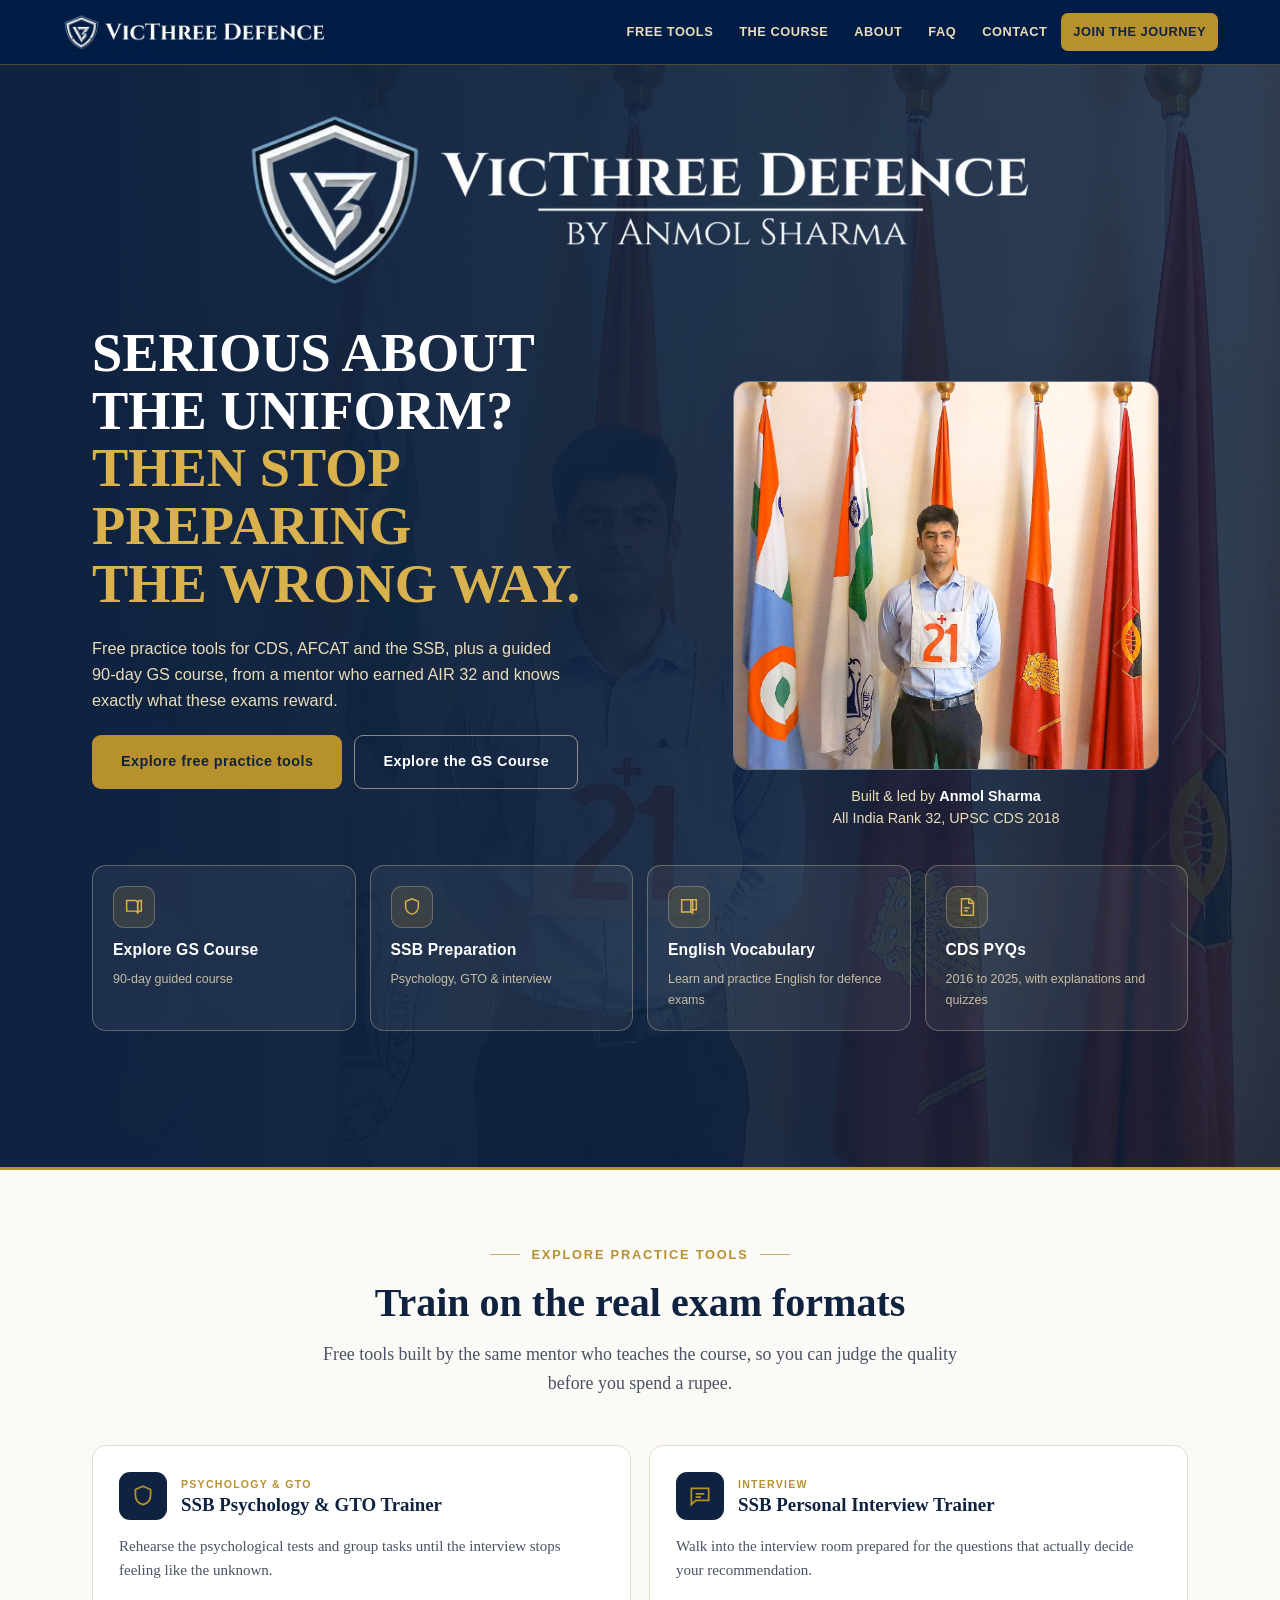
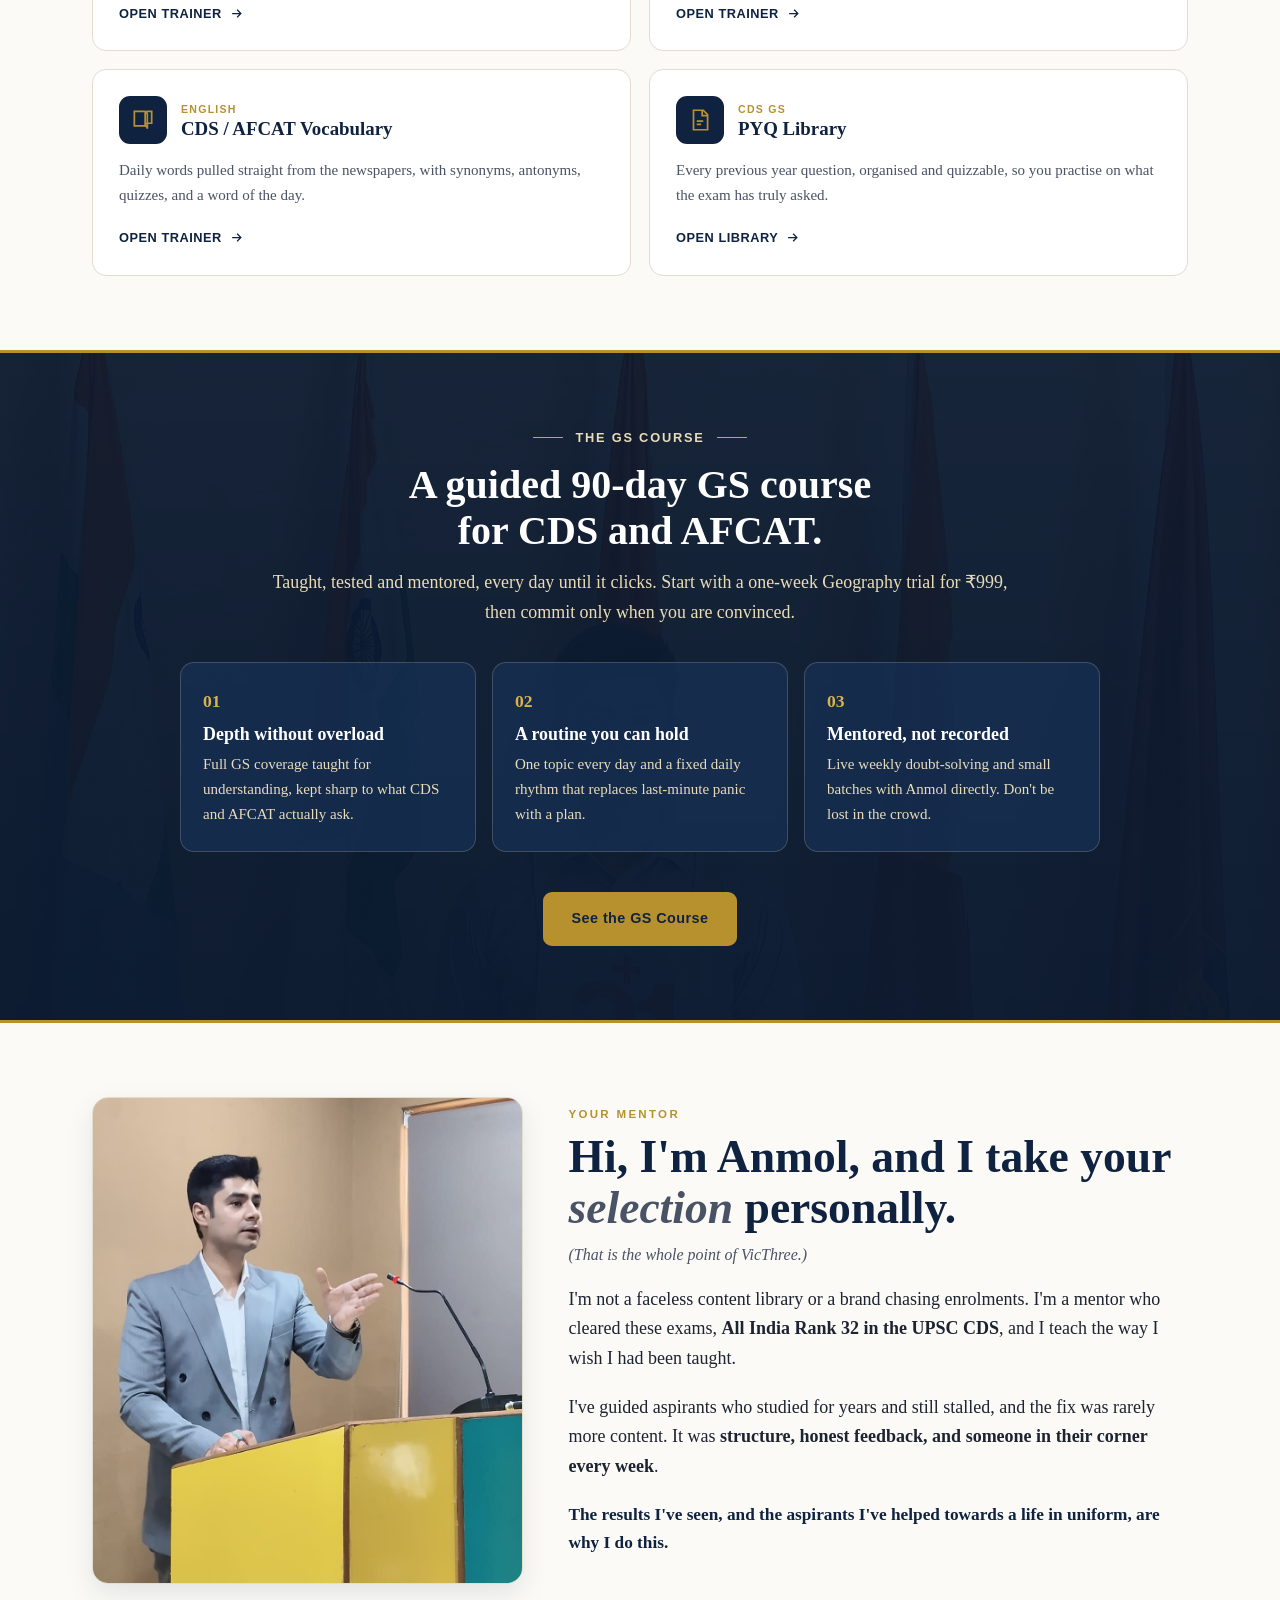
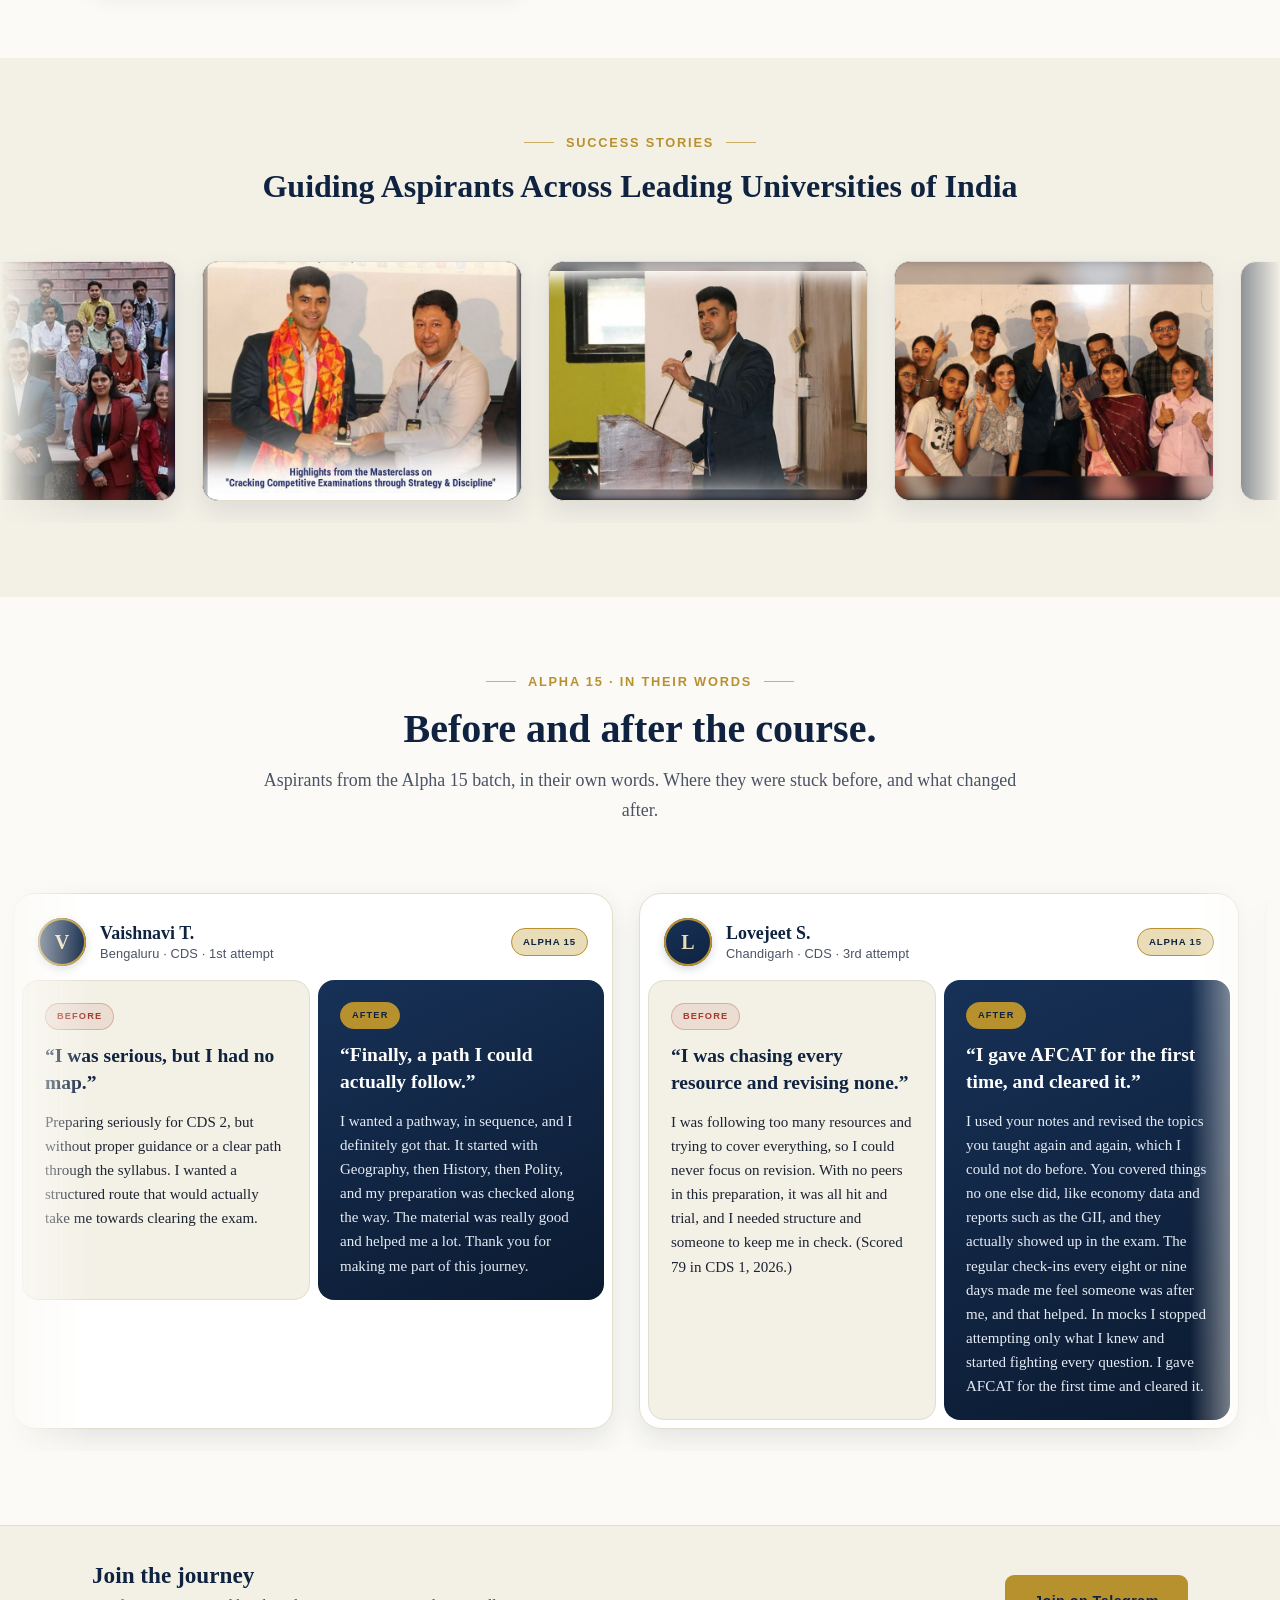
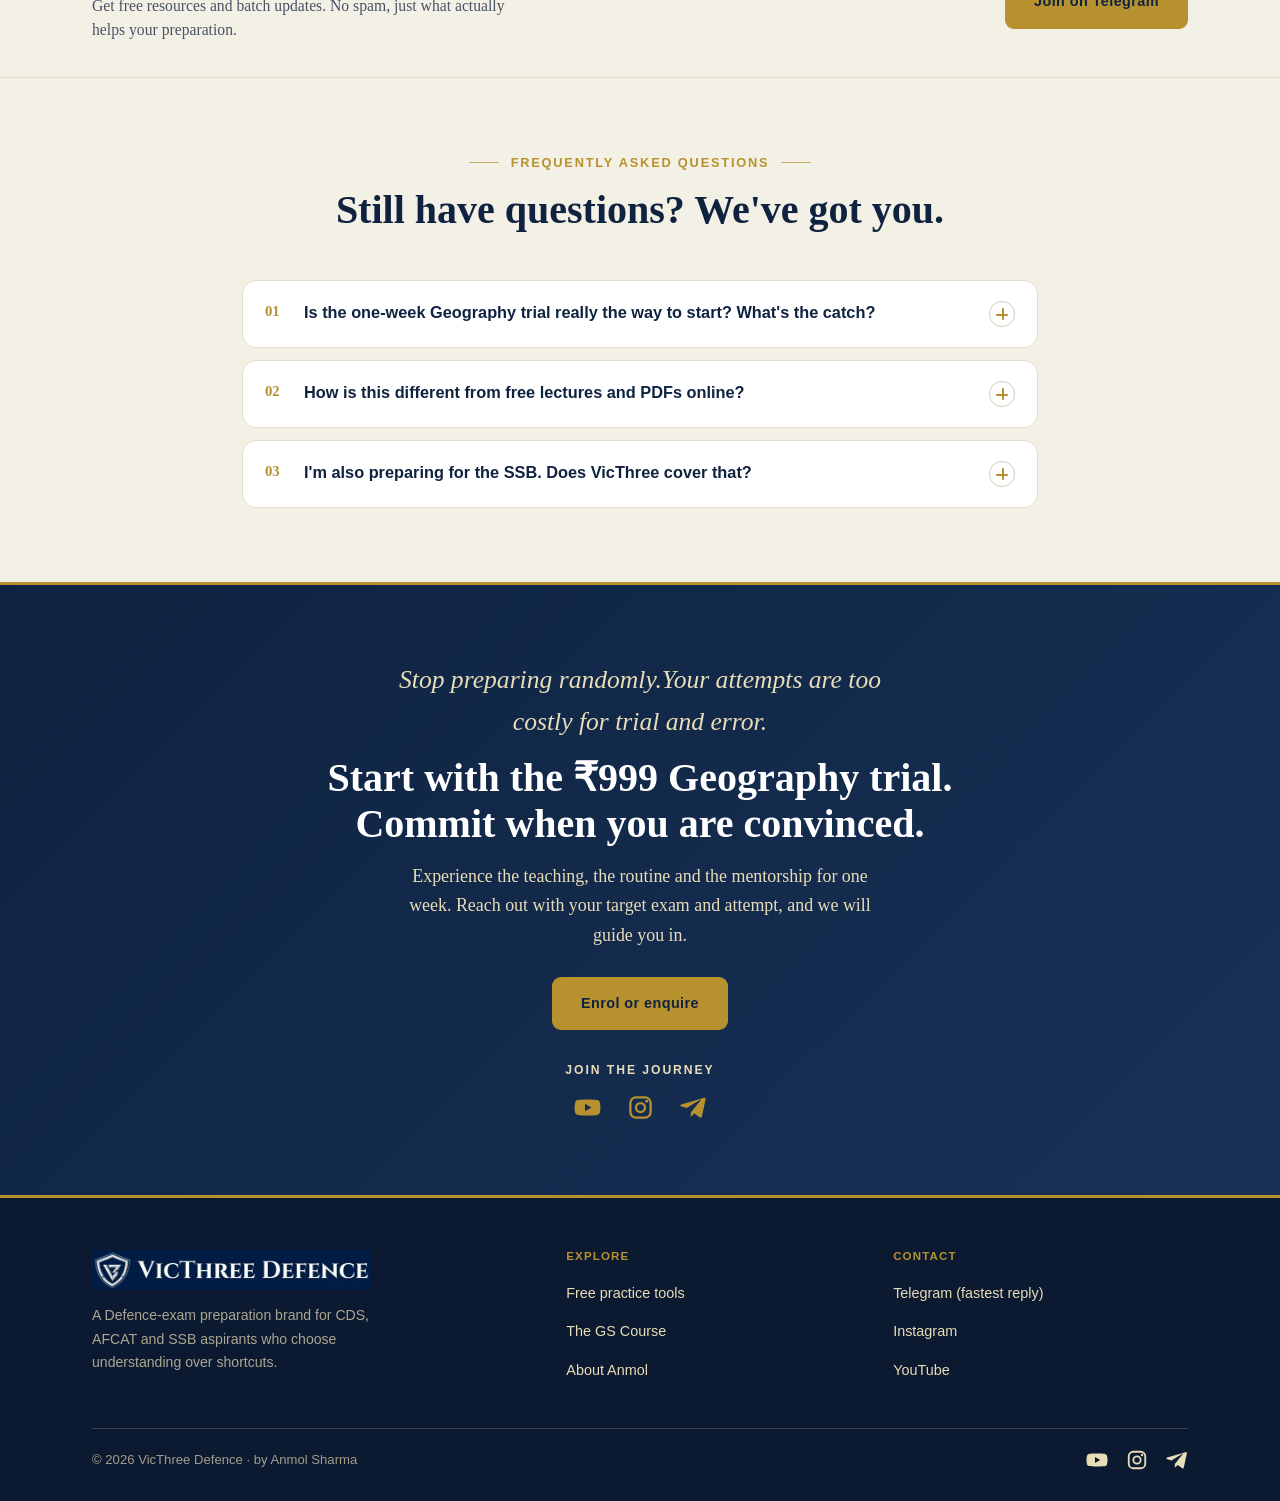
==== index.html @ 48eab85b "Reviews: CSS-transform marquee (reliable auto-scroll) + hard-hitting pull-quotes Co-Authored-By: Cla" ====
<!doctype html>
<html lang="en">
<head>
<meta charset="utf-8">
<meta name="viewport" content="width=device-width,initial-scale=1">
<title>VicThree Defence | SSB, CDS &amp; AFCAT Preparation by Anmol Sharma</title>
<meta name="description" content="VicThree Defence is a Defence-exam preparation brand by Anmol Sharma (AIR 32, UPSC CDS 2018): free SSB, CDS and AFCAT practice tools, plus a guided 90-day GS course.">
<link rel="icon" type="image/png" sizes="32x32" href="assets/shield-32.png?v=4">
<link rel="apple-touch-icon" href="assets/shield-180.png?v=4">
<meta name="theme-color" content="#0f2340">
<link rel="stylesheet" href="assets/styles.css?v=56">
<!-- chat widget temporarily disabled --><!--<link rel="stylesheet" href="assets/chat.css?v=9">-->
</head>
<body>

<!-- ============ NAV ============ -->
<header class="nav hide-brand-top" id="nav">
  <div class="wrap">
    <a class="nav-brand" href="#top" aria-label="VicThree Defence home">
      <img src="assets/banner-nav.png?v=18" alt="VicThree Defence">
    </a>
    <nav class="nav-links" id="navLinks" aria-label="Primary">
      <a href="#practice">Free Tools</a>
      <a href="#course">The Course</a>
      <a href="#about">About</a>
      <a href="#faq">FAQ</a>
      <a href="#contact">Contact</a>
      <a class="nav-cta" href="#contact">Join the Journey</a>
    </nav>
    <button class="nav-toggle" id="navToggle" aria-label="Toggle menu" aria-expanded="false" aria-controls="navLinks"><span></span></button>
  </div>
</header>

<span id="top"></span>

<!-- ============ HERO (brand welcome) ============ -->
<section class="hero">
  <div class="hero-top">
    <img class="hero-banner" src="assets/banner-wordmark.png?v=20" alt="VicThree Defence by Anmol Sharma">
  </div>
  <div class="wrap">
    <div class="hero-copy">
      <h1>Serious about the uniform?<br><span class="g">Then stop preparing the&nbsp;wrong&nbsp;way.</span></h1>
      <p class="hero-sub">Free practice tools for CDS, AFCAT and the SSB, plus a guided 90-day GS course, from a mentor who earned AIR 32 and knows exactly what these exams reward.</p>
      <div class="hero-cta">
        <a class="btn primary" href="#practice">Explore free practice tools</a>
        <a class="btn ghost" href="#course">Explore the GS Course</a>
      </div>
    </div>
    <div class="hero-photo">
      <div class="frame"><img src="assets/anmol-hero.jpg?v=4" alt="Anmol Sharma, mentor at VicThree Defence"></div>
      <p class="photo-credit">Built &amp; led by <b>Anmol Sharma</b><br>All India Rank 32, UPSC CDS 2018</p>
    </div>
  </div>
  <div class="hero-tiles-wrap">
    <nav class="hero-tiles" aria-label="Quick access to VicThree resources">
      <a class="htile" href="#course">
        <span class="ht-ic"><svg viewBox="0 0 24 24" fill="none" stroke="currentColor" stroke-width="1.6"><path d="M4 5h9a3 3 0 0 1 3 3v11a2.5 2.5 0 0 0-2.5-2.5H4z"/><path d="M20 5h-1a3 3 0 0 0-3 3v11a2.5 2.5 0 0 1 2.5-2.5H20z"/></svg></span>
        <span class="ht-l">Explore GS Course</span>
        <span class="ht-s">90-day guided course</span>
      </a>
      <a class="htile" href="#practice">
        <span class="ht-ic"><svg viewBox="0 0 24 24" fill="none" stroke="currentColor" stroke-width="1.6"><path d="M12 3l7 3v5c0 4.4-3 7.8-7 9-4-1.2-7-4.6-7-9V6z"/></svg></span>
        <span class="ht-l">SSB Preparation</span>
        <span class="ht-s">Psychology, GTO &amp; interview</span>
      </a>
      <a class="htile" href="https://vocab.victhreedefence.com" target="_blank" rel="noopener">
        <span class="ht-ic"><svg viewBox="0 0 24 24" fill="none" stroke="currentColor" stroke-width="1.6"><path d="M4 4h9a3 3 0 0 1 3 3v13a2.5 2.5 0 0 0-2.5-2.5H4z"/><path d="M20 4h-4a2 2 0 0 0-2 2v11.5A2.5 2.5 0 0 1 16.5 15H20z"/></svg></span>
        <span class="ht-l">English Vocabulary</span>
        <span class="ht-s">Learn and practice English for defence exams</span>
      </a>
      <a class="htile" href="https://pyq.victhreedefence.com" target="_blank" rel="noopener">
        <span class="ht-ic"><svg viewBox="0 0 24 24" fill="none" stroke="currentColor" stroke-width="1.6"><path d="M6 3h9l4 4v14H6z"/><path d="M14 3v5h5"/><path d="M9 13h6M9 16h4"/></svg></span>
        <span class="ht-l">CDS PYQs</span>
        <span class="ht-s">2016 to 2025, with explanations and quizzes</span>
      </a>
    </nav>
  </div>
</section>

<!-- ============ RESOURCES / PRACTICE TOOLS (the main draw) ============ -->
<section class="practice" id="practice">
  <div class="wrap">
    <div class="section-head">
      <div class="overline">Explore practice tools</div>
      <h2>Train on the real exam formats</h2>
      <p class="lede">Free tools built by the same mentor who teaches the course, so you can judge the quality<br>before you spend a rupee.</p>
    </div>
    <div class="tools-grid">

      <a class="tool" href="https://ssb.victhreedefence.com" target="_blank" rel="noopener">
        <div class="tool-top">
          <span class="tool-ic"><svg viewBox="0 0 24 24" fill="none" stroke="currentColor" stroke-width="1.6"><path d="M12 3l7 3v5c0 4.4-3 7.8-7 9-4-1.2-7-4.6-7-9V6z"/></svg></span>
          <div><span class="kick">Psychology &amp; GTO</span><h3>SSB Psychology &amp; GTO Trainer</h3></div>
        </div>
        <p>Rehearse the psychological tests and group tasks until the interview stops feeling like the unknown.</p>
        <span class="go">Open trainer <svg viewBox="0 0 24 24" fill="none" stroke="currentColor" stroke-width="2"><path d="M5 12h14M13 6l6 6-6 6"/></svg></span>
      </a>

      <a class="tool" href="https://interview.victhreedefence.com" target="_blank" rel="noopener">
        <div class="tool-top">
          <span class="tool-ic"><svg viewBox="0 0 24 24" fill="none" stroke="currentColor" stroke-width="1.6"><path d="M4 5h16v11H8l-4 4z"/><path d="M8 10h8M8 13h5"/></svg></span>
          <div><span class="kick">Interview</span><h3>SSB Personal Interview Trainer</h3></div>
        </div>
        <p>Walk into the interview room prepared for the questions that actually decide your recommendation.</p>
        <span class="go">Open trainer <svg viewBox="0 0 24 24" fill="none" stroke="currentColor" stroke-width="2"><path d="M5 12h14M13 6l6 6-6 6"/></svg></span>
      </a>

      <a class="tool" href="https://vocab.victhreedefence.com" target="_blank" rel="noopener">
        <div class="tool-top">
          <span class="tool-ic"><svg viewBox="0 0 24 24" fill="none" stroke="currentColor" stroke-width="1.6"><path d="M4 4h9a3 3 0 0 1 3 3v13a2.5 2.5 0 0 0-2.5-2.5H4z"/><path d="M20 4h-4a2 2 0 0 0-2 2v11.5A2.5 2.5 0 0 1 16.5 15H20z"/></svg></span>
          <div><span class="kick">English</span><h3>CDS / AFCAT Vocabulary</h3></div>
        </div>
        <p>Daily words pulled straight from the newspapers, with synonyms, antonyms, quizzes, and a word of the day.</p>
        <span class="go">Open trainer <svg viewBox="0 0 24 24" fill="none" stroke="currentColor" stroke-width="2"><path d="M5 12h14M13 6l6 6-6 6"/></svg></span>
      </a>

      <a class="tool" href="https://pyq.victhreedefence.com" target="_blank" rel="noopener">
        <div class="tool-top">
          <span class="tool-ic"><svg viewBox="0 0 24 24" fill="none" stroke="currentColor" stroke-width="1.6"><path d="M6 3h9l4 4v14H6z"/><path d="M14 3v5h5"/><path d="M9 13h6M9 16h4"/></svg></span>
          <div><span class="kick">CDS GS</span><h3>PYQ Library</h3></div>
        </div>
        <p>Every previous year question, organised and quizzable, so you practise on what the exam has truly asked.</p>
        <span class="go">Open library <svg viewBox="0 0 24 24" fill="none" stroke="currentColor" stroke-width="2"><path d="M5 12h14M13 6l6 6-6 6"/></svg></span>
      </a>

    </div>
  </div>
</section>

<!-- ============ GS COURSE TEASER (full selling lives on the landing page) ============ -->
<section class="course" id="course">
  <div class="wrap">
    <div class="section-head">
      <div class="overline">The GS Course</div>
      <h2>A guided 90-day GS course<br>for CDS and AFCAT.</h2>
      <p class="lede">Taught, tested and mentored, every day until it clicks. Start with a one-week Geography trial for &#8377;999, then commit only when you are convinced.</p>
    </div>

    <div class="course-points">
      <div class="cpoint"><div class="cn">01</div><h3>Depth without overload</h3><p>Full GS coverage taught for understanding, kept sharp to what CDS and AFCAT actually ask.</p></div>
      <div class="cpoint"><div class="cn">02</div><h3>A routine you can hold</h3><p>One topic every day and a fixed daily rhythm that replaces last-minute panic with a plan.</p></div>
      <div class="cpoint"><div class="cn">03</div><h3>Mentored, not recorded</h3><p>Live weekly doubt-solving and small batches with Anmol directly. Don't be lost in the crowd.</p></div>
    </div>

    <div class="course-cta">
      <a class="btn primary" href="course.html">See the GS Course</a>
    </div>
  </div>
</section>

<!-- ============ ABOUT ============ -->
<section class="about" id="about">
  <div class="wrap">
    <div class="about-photo">
      <div class="frame"><img src="assets/anmol-about.jpg?v=4" alt="Anmol Sharma mentoring aspirants"></div>
    </div>
    <div class="about-copy">
      <span class="eyebrow">Your mentor</span>
      <h2 class="big-name">Hi, I'm Anmol, and I take your <em>selection</em> personally.</h2>
      <p class="aside">(That is the whole point of VicThree.)</p>
      <p>I'm not a faceless content library or a brand chasing enrolments. I'm a mentor who cleared these exams, <b>All India Rank 32 in the UPSC CDS</b>, and I teach the way I wish I had been taught.</p>
      <p>I've guided aspirants who studied for years and still stalled, and the fix was rarely more content. It was <b>structure, honest feedback, and someone in their corner every week</b>.</p>
      <p class="pull">The results I've seen, and the aspirants I've helped towards a life in uniform, are why I do this.</p>
    </div>
  </div>
</section>

<!-- ============ GALLERY (auto-rotating) ============ -->
<section class="gallery" aria-label="Aspirants guided by VicThree Defence">
  <div class="wrap">
    <div class="section-head">
      <div class="overline">Success stories</div>
      <h2>Guiding Aspirants Across <br class="m-brk">Leading Universities of India</h2>
    </div>
  </div>
  <div class="marquee">
    <div class="marquee-track">
      <div class="gcard"><img src="assets/gallery/g1.jpg?v=25" alt="VicThree Defence seminar with aspirants" loading="eager" decoding="async"></div>
      <div class="gcard"><img src="assets/gallery/g2.jpg?v=25" alt="VicThree Defence seminar" loading="eager" decoding="async"></div>
      <div class="gcard"><img src="assets/gallery/g3.jpg?v=25" alt="VicThree Defence seminar" loading="eager" decoding="async"></div>
      <div class="gcard"><img src="assets/gallery/g4.jpg?v=25" alt="VicThree Defence seminar" loading="eager" decoding="async"></div>
      <div class="gcard"><img src="assets/gallery/g11.jpg?v=25" alt="Partner university" loading="eager" decoding="async"></div>
      <div class="gcard"><img src="assets/gallery/g5.jpg?v=25" alt="VicThree Defence seminar" loading="eager" decoding="async"></div>
      <div class="gcard"><img src="assets/gallery/g6.jpg?v=25" alt="VicThree Defence seminar" loading="eager" decoding="async"></div>
      <div class="gcard"><img src="assets/gallery/g7.jpg?v=25" alt="VicThree Defence seminar" loading="eager" decoding="async"></div>
      <div class="gcard"><img src="assets/gallery/g8.jpg?v=25" alt="VicThree Defence seminar" loading="eager" decoding="async"></div>
      <div class="gcard"><img src="assets/gallery/g9.jpg?v=25" alt="VicThree Defence seminar" loading="eager" decoding="async"></div>
      <div class="gcard"><img src="assets/gallery/g15.jpg?v=25" alt="Partner university" loading="eager" decoding="async"></div>
      <div class="gcard"><img src="assets/gallery/g10.jpg?v=25" alt="VicThree Defence seminar" loading="eager" decoding="async"></div>
      <div class="gcard"><img src="assets/gallery/g12.jpg?v=25" alt="VicThree Defence seminar" loading="eager" decoding="async"></div>
      <div class="gcard"><img src="assets/gallery/g13.jpg?v=25" alt="VicThree Defence seminar" loading="eager" decoding="async"></div>
      <div class="gcard"><img src="assets/gallery/g14.jpg?v=25" alt="VicThree Defence seminar" loading="eager" decoding="async"></div>
      <div class="gcard"><img src="assets/gallery/g16.jpg?v=25" alt="VicThree Defence seminar" loading="eager" decoding="async"></div>
      <div class="gcard"><img src="assets/gallery/g19.jpg?v=25" alt="Partner university" loading="eager" decoding="async"></div>
      <div class="gcard"><img src="assets/gallery/g17.jpg?v=25" alt="VicThree Defence seminar" loading="eager" decoding="async"></div>
      <div class="gcard"><img src="assets/gallery/g18.jpg?v=25" alt="VicThree Defence seminar" loading="eager" decoding="async"></div>
      <div class="gcard"><img src="assets/gallery/g20.jpg?v=25" alt="VicThree Defence seminar" loading="eager" decoding="async"></div>
      <div class="gcard"><img src="assets/gallery/g21.jpg?v=25" alt="VicThree Defence seminar" loading="eager" decoding="async"></div>
      <div class="gcard"><img src="assets/gallery/g22.jpg?v=25" alt="VicThree Defence seminar" loading="eager" decoding="async"></div>
      <div class="gcard"><img src="assets/gallery/g25.jpg?v=25" alt="Partner university" loading="eager" decoding="async"></div>
      <div class="gcard"><img src="assets/gallery/g23.jpg?v=25" alt="VicThree Defence seminar" loading="eager" decoding="async"></div>
      <div class="gcard"><img src="assets/gallery/g24.jpg?v=25" alt="VicThree Defence seminar" loading="eager" decoding="async"></div>
      <!-- duplicate set for seamless loop -->
      <div class="gcard" aria-hidden="true"><img src="assets/gallery/g1.jpg?v=25" alt="" loading="eager" decoding="async"></div>
      <div class="gcard" aria-hidden="true"><img src="assets/gallery/g2.jpg?v=25" alt="" loading="eager" decoding="async"></div>
      <div class="gcard" aria-hidden="true"><img src="assets/gallery/g3.jpg?v=25" alt="" loading="eager" decoding="async"></div>
      <div class="gcard" aria-hidden="true"><img src="assets/gallery/g4.jpg?v=25" alt="" loading="eager" decoding="async"></div>
      <div class="gcard" aria-hidden="true"><img src="assets/gallery/g11.jpg?v=25" alt="" loading="eager" decoding="async"></div>
      <div class="gcard" aria-hidden="true"><img src="assets/gallery/g5.jpg?v=25" alt="" loading="eager" decoding="async"></div>
      <div class="gcard" aria-hidden="true"><img src="assets/gallery/g6.jpg?v=25" alt="" loading="eager" decoding="async"></div>
      <div class="gcard" aria-hidden="true"><img src="assets/gallery/g7.jpg?v=25" alt="" loading="eager" decoding="async"></div>
      <div class="gcard" aria-hidden="true"><img src="assets/gallery/g8.jpg?v=25" alt="" loading="eager" decoding="async"></div>
      <div class="gcard" aria-hidden="true"><img src="assets/gallery/g9.jpg?v=25" alt="" loading="eager" decoding="async"></div>
      <div class="gcard" aria-hidden="true"><img src="assets/gallery/g15.jpg?v=25" alt="" loading="eager" decoding="async"></div>
      <div class="gcard" aria-hidden="true"><img src="assets/gallery/g10.jpg?v=25" alt="" loading="eager" decoding="async"></div>
      <div class="gcard" aria-hidden="true"><img src="assets/gallery/g12.jpg?v=25" alt="" loading="eager" decoding="async"></div>
      <div class="gcard" aria-hidden="true"><img src="assets/gallery/g13.jpg?v=25" alt="" loading="eager" decoding="async"></div>
      <div class="gcard" aria-hidden="true"><img src="assets/gallery/g14.jpg?v=25" alt="" loading="eager" decoding="async"></div>
      <div class="gcard" aria-hidden="true"><img src="assets/gallery/g16.jpg?v=25" alt="" loading="eager" decoding="async"></div>
      <div class="gcard" aria-hidden="true"><img src="assets/gallery/g19.jpg?v=25" alt="" loading="eager" decoding="async"></div>
      <div class="gcard" aria-hidden="true"><img src="assets/gallery/g17.jpg?v=25" alt="" loading="eager" decoding="async"></div>
      <div class="gcard" aria-hidden="true"><img src="assets/gallery/g18.jpg?v=25" alt="" loading="eager" decoding="async"></div>
      <div class="gcard" aria-hidden="true"><img src="assets/gallery/g20.jpg?v=25" alt="" loading="eager" decoding="async"></div>
      <div class="gcard" aria-hidden="true"><img src="assets/gallery/g21.jpg?v=25" alt="" loading="eager" decoding="async"></div>
      <div class="gcard" aria-hidden="true"><img src="assets/gallery/g22.jpg?v=25" alt="" loading="eager" decoding="async"></div>
      <div class="gcard" aria-hidden="true"><img src="assets/gallery/g25.jpg?v=25" alt="" loading="eager" decoding="async"></div>
      <div class="gcard" aria-hidden="true"><img src="assets/gallery/g23.jpg?v=25" alt="" loading="eager" decoding="async"></div>
      <div class="gcard" aria-hidden="true"><img src="assets/gallery/g24.jpg?v=25" alt="" loading="eager" decoding="async"></div>
    </div>
  </div>
</section>

<!-- ============ REVIEWS — Before / After (Alpha 15 batch) ============ -->
<section class="reviews" id="reviews">
  <div class="wrap">
    <div class="section-head">
      <div class="overline">Alpha 15 &middot; in their words</div>
      <h2>Before and after the course.</h2>
      <p class="lede">Aspirants from the Alpha 15 batch, in their own words. Where they were stuck before, and what changed after.</p>
    </div>
  </div>
  <div class="marquee reviews-marquee css-marquee" data-clone data-pxs="22" aria-label="Student before and after reviews">
    <div class="marquee-track">

      <article class="ba-card">
        <div class="ba-head">
          <span class="ba-av">V</span>
          <div class="ba-id">
            <span class="ba-name">Vaishnavi T.</span>
            <span class="ba-meta">Bengaluru &middot; CDS &middot; 1st attempt</span>
          </div>
          <span class="ba-batch">Alpha 15</span>
        </div>
        <div class="ba-panels">
          <div class="ba-col ba-before">
            <span class="ba-tag">Before</span>
            <p class="ba-quote">&ldquo;I was serious, but I had no map.&rdquo;</p>
            <p>Preparing seriously for CDS 2, but without proper guidance or a clear path through the syllabus. I wanted a structured route that would actually take me towards clearing the exam.</p>
          </div>
          <div class="ba-col ba-after">
            <span class="ba-tag">After</span>
            <p class="ba-quote">&ldquo;Finally, a path I could actually follow.&rdquo;</p>
            <p>I wanted a pathway, in sequence, and I definitely got that. It started with Geography, then History, then Polity, and my preparation was checked along the way. The material was really good and helped me a lot. Thank you for making me part of this journey.</p>
          </div>
        </div>
      </article>

      <article class="ba-card">
        <div class="ba-head">
          <span class="ba-av">L</span>
          <div class="ba-id">
            <span class="ba-name">Lovejeet S.</span>
            <span class="ba-meta">Chandigarh &middot; CDS &middot; 3rd attempt</span>
          </div>
          <span class="ba-batch">Alpha 15</span>
        </div>
        <div class="ba-panels">
          <div class="ba-col ba-before">
            <span class="ba-tag">Before</span>
            <p class="ba-quote">&ldquo;I was chasing every resource and revising none.&rdquo;</p>
            <p>I was following too many resources and trying to cover everything, so I could never focus on revision. With no peers in this preparation, it was all hit and trial, and I needed structure and someone to keep me in check. (Scored 79 in CDS 1, 2026.)</p>
          </div>
          <div class="ba-col ba-after">
            <span class="ba-tag">After</span>
            <p class="ba-quote">&ldquo;I gave AFCAT for the first time, and cleared it.&rdquo;</p>
            <p>I used your notes and revised the topics you taught again and again, which I could not do before. You covered things no one else did, like economy data and reports such as the GII, and they actually showed up in the exam. The regular check-ins every eight or nine days made me feel someone was after me, and that helped. In mocks I stopped attempting only what I knew and started fighting every question. I gave AFCAT for the first time and cleared it.</p>
          </div>
        </div>
      </article>

      <article class="ba-card">
        <div class="ba-head">
          <span class="ba-av">A</span>
          <div class="ba-id">
            <span class="ba-name">Archeet S.</span>
            <span class="ba-meta">Bhubaneswar &middot; CDS &middot; 1st attempt</span>
          </div>
          <span class="ba-batch">Alpha 15</span>
        </div>
        <div class="ba-panels">
          <div class="ba-col ba-before">
            <span class="ba-tag">Before</span>
            <p class="ba-quote">&ldquo;My very first mock was just 85 out of 300.&rdquo;</p>
            <p>Maths was taking me too long, and my fundamentals in GK and current affairs were weak. My very first mock, taken unprepared on 8 May 2026, was just 85 out of 300 (60 English, 10 GS, 15 Maths). I wanted structure, and the confidence and motivation to clear CDS.</p>
          </div>
          <div class="ba-col ba-after">
            <span class="ba-tag">After</span>
            <p class="ba-quote">&ldquo;From 85 to 164, my mock nearly doubled.&rdquo;</p>
            <p>Instead of just uploading reels like other YouTubers, you personally walked the journey with each of us, and it always felt like a real classroom. My latest mock is 164.48, a big jump from that first 85. I finally understand Polity, History and Current Affairs, and through the GD sessions and life lessons I even found my own answer to "why should I become an officer?". I feel ready to take the next step towards the Army.</p>
          </div>
        </div>
      </article>

      <article class="ba-card">
        <div class="ba-head">
          <span class="ba-av">V</span>
          <div class="ba-id">
            <span class="ba-name">Vedika S.</span>
            <span class="ba-meta">Goa &middot; CDS &middot; 3rd attempt</span>
          </div>
          <span class="ba-batch">Alpha 15</span>
        </div>
        <div class="ba-panels">
          <div class="ba-col ba-before">
            <span class="ba-tag">Before</span>
            <p class="ba-quote">&ldquo;This may be one of my last attempts.&rdquo;</p>
            <p>This may be one of my last attempts, so I was trying my best to find the right guidance. My main problem was a lack of depth in GS, and I was hoping I could finally find that here.</p>
          </div>
          <div class="ba-col ba-after">
            <span class="ba-tag">After</span>
            <p class="ba-quote">&ldquo;Today I am nervous, but I am confident.&rdquo;</p>
            <p>The hardest part was following a timetable and staying devoted to the routine. There were times I felt tired and unmotivated, but the zeal to do better than my previous attempts kept me going. This time I understood the concepts with much more clarity and studied the subjects I used to ignore. Most importantly, I received the kind of personal guidance I wanted. Today I am nervous, but I am confident.</p>
          </div>
        </div>
      </article>

    </div>
  </div>
</section>

<!-- ============ JOIN THE JOURNEY (soft capture) ============ -->
<section class="join-cap">
  <div class="wrap">
    <div class="jc-inner">
      <div class="jc-text">
        <h3>Join the journey</h3>
        <p>Get free resources and batch updates. No spam, just what actually helps your preparation.</p>
      </div>
      <a class="btn primary" href="https://t.me/anmolxsharma" target="_blank" rel="noopener">Join on Telegram</a>
    </div>
  </div>
</section>

<!-- ============ FAQ (short 3-question version; full FAQ lives on the landing page) ============ -->
<section class="faq" id="faq">
  <div class="wrap">
    <div class="section-head">
      <div class="overline">Frequently asked questions</div>
      <h2>Still have questions? <br class="m-brk">We've got you.</h2>
    </div>
    <div class="faq-list">
      <details class="faq-item">
        <summary><span class="qn">01</span><span class="qt">Is the one-week Geography trial really the way to start? What's the catch?</span><span class="plus" aria-hidden="true"></span></summary>
        <div class="faq-a">No catch. The &#8377;999 trial lets you experience the teaching, the routine and the mentorship before you commit to the full course. If it is not for you, you simply do not continue.</div>
      </details>
      <details class="faq-item">
        <summary><span class="qn">02</span><span class="qt">How is this different from free lectures and PDFs online?</span><span class="plus" aria-hidden="true"></span></summary>
        <div class="faq-a">Free content hands you information and walks away. It cannot tell you what you got wrong, answer your doubt this week, or hold you to a routine. VicThree is taught, tested and mentored, so you are guided, not just supplied.</div>
      </details>
      <details class="faq-item">
        <summary><span class="qn">03</span><span class="qt">I'm also preparing for the SSB. Does VicThree cover that?</span><span class="plus" aria-hidden="true"></span></summary>
        <div class="faq-a">Yes. Alongside the GS course, our free tools help you rehearse the SSB psychology, GTO and interview, plus CDS and AFCAT vocabulary and past-year questions. It is one place for both the written exam and the board.</div>
      </details>
    </div>
  </div>
</section>

<!-- ============ CTA BAND ============ -->
<section class="cta-band" id="contact">
  <div class="wrap">
    <p class="warn">Stop preparing randomly.<br class="m-brk">Your attempts are too costly for trial and error.</p>
    <h2>Start with the &#8377;999 Geography trial.<br>Commit when you are convinced.</h2>
    <p class="lede">Experience the teaching, the routine and the mentorship for one week. Reach out with your target exam and attempt, and we will guide you in.</p>
    <a class="btn primary" href="https://t.me/anmolxsharma" target="_blank" rel="noopener">Enrol or enquire</a>
    <p class="join-label">Join the Journey</p>
    <nav class="socials" aria-label="Social channels">
      <a href="https://youtube.com/@victhreedefence" target="_blank" rel="noopener" title="YouTube" aria-label="YouTube"><svg viewBox="0 0 24 24" width="27" height="27" fill="currentColor"><path d="M23 7.5a3 3 0 0 0-2.1-2.1C19 4.9 12 4.9 12 4.9s-7 0-8.9.5A3 3 0 0 0 1 7.5 31 31 0 0 0 .5 12 31 31 0 0 0 1 16.5a3 3 0 0 0 2.1 2.1c1.9.5 8.9.5 8.9.5s7 0 8.9-.5A3 3 0 0 0 23 16.5 31 31 0 0 0 23.5 12 31 31 0 0 0 23 7.5zM9.8 15.3V8.7l5.7 3.3-5.7 3.3z"/></svg></a>
      <a href="https://www.instagram.com/victhreedefence" target="_blank" rel="noopener" title="Instagram" aria-label="Instagram"><svg viewBox="0 0 24 24" width="27" height="27" fill="none" stroke="currentColor" stroke-width="2"><rect x="3" y="3" width="18" height="18" rx="5"/><circle cx="12" cy="12" r="4"/><circle cx="17.5" cy="6.5" r="1.3" fill="currentColor" stroke="none"/></svg></a>
      <a href="https://t.me/anmolxsharma" target="_blank" rel="noopener" title="Telegram" aria-label="Telegram"><svg viewBox="0 0 24 24" width="27" height="27" fill="currentColor"><path d="M9.8 16.2l-.35 3.9c.5 0 .72-.22.98-.48l2.36-2.26 4.9 3.58c.9.5 1.54.24 1.78-.83l3.23-15.13c.32-1.34-.48-1.86-1.35-1.54L1.15 9.3C-.16 9.82-.14 10.56.93 10.9l5.02 1.56L17.9 5.1c.55-.36 1.05-.16.64.2L9.8 16.2z"/></svg></a>
    </nav>
  </div>
</section>

<!-- ============ FOOTER ============ -->
<footer class="site-foot">
  <div class="wrap">
    <div class="foot-grid">
      <div class="foot-brand">
        <img class="foot-banner" src="assets/banner-nav.png?v=18" alt="VicThree Defence">
        <p>A Defence-exam preparation brand for CDS, AFCAT and SSB aspirants who choose understanding over shortcuts.</p>
      </div>
      <div class="foot-col">
        <h4>Explore</h4>
        <ul>
          <li><a href="#practice">Free practice tools</a></li>
          <li><a href="#course">The GS Course</a></li>
          <li><a href="#about">About Anmol</a></li>
        </ul>
      </div>
      <div class="foot-col">
        <h4>Contact</h4>
        <ul>
          <li><a href="https://t.me/anmolxsharma" target="_blank" rel="noopener">Telegram (fastest reply)</a></li>
          <li><a href="https://www.instagram.com/victhreedefence" target="_blank" rel="noopener">Instagram</a></li>
          <li><a href="https://youtube.com/@victhreedefence" target="_blank" rel="noopener">YouTube</a></li>
        </ul>
        <!-- TODO: add [INSERT email] and [INSERT phone/WhatsApp] here once provided -->
      </div>
    </div>
    <div class="foot-bottom">
      <span>&copy; <span id="yr">2026</span> VicThree Defence &middot; by Anmol Sharma</span>
      <nav class="socials" aria-label="Social channels">
        <a href="https://youtube.com/@victhreedefence" target="_blank" rel="noopener" title="YouTube" aria-label="YouTube"><svg viewBox="0 0 24 24" width="22" height="22" fill="currentColor"><path d="M23 7.5a3 3 0 0 0-2.1-2.1C19 4.9 12 4.9 12 4.9s-7 0-8.9.5A3 3 0 0 0 1 7.5 31 31 0 0 0 .5 12 31 31 0 0 0 1 16.5a3 3 0 0 0 2.1 2.1c1.9.5 8.9.5 8.9.5s7 0 8.9-.5A3 3 0 0 0 23 16.5 31 31 0 0 0 23.5 12 31 31 0 0 0 23 7.5zM9.8 15.3V8.7l5.7 3.3-5.7 3.3z"/></svg></a>
        <a href="https://www.instagram.com/victhreedefence" target="_blank" rel="noopener" title="Instagram" aria-label="Instagram"><svg viewBox="0 0 24 24" width="22" height="22" fill="none" stroke="currentColor" stroke-width="2"><rect x="3" y="3" width="18" height="18" rx="5"/><circle cx="12" cy="12" r="4"/><circle cx="17.5" cy="6.5" r="1.3" fill="currentColor" stroke="none"/></svg></a>
        <a href="https://t.me/anmolxsharma" target="_blank" rel="noopener" title="Telegram" aria-label="Telegram"><svg viewBox="0 0 24 24" width="22" height="22" fill="currentColor"><path d="M9.8 16.2l-.35 3.9c.5 0 .72-.22.98-.48l2.36-2.26 4.9 3.58c.9.5 1.54.24 1.78-.83l3.23-15.13c.32-1.34-.48-1.86-1.35-1.54L1.15 9.3C-.16 9.82-.14 10.56.93 10.9l5.02 1.56L17.9 5.1c.55-.36 1.05-.16.64.2L9.8 16.2z"/></svg></a>
      </nav>
    </div>
  </div>
</footer>

<script src="assets/main.js?v=9"></script>
<!-- chat widget temporarily disabled --><!--<script src="assets/chat.js?v=10" defer></script>-->
</body>
</html>
---- assets/styles.css ----
/* ============================================================
   VicThree Defence — master landing site
   CREAM theme with NAVY feature bands + mentor photo in the
   background of the hero and the Method band.
   Palette: navy #0f2340, gold #b8912f, paper #fbfaf6.
   ============================================================ */
:root{
  --navy:#0f2340;
  --navy-2:#173157;
  --navy-3:#0b1a30;
  --gold:#b8912f;
  --gold-2:#cfa53c;
  --gold-bright:#d9b24e;
  --gold-soft:#e9dcb8;
  --paper:#fbfaf6;
  --paper-2:#f3f0e6;
  --ink:#1c2331;
  --ink-soft:#4a5265;
  --line:#e2ddcd;
  --line-2:#d3cdb8;
  --line-dark:rgba(233,220,184,.20);   /* gold line on navy */
  --danger:#a23b2e;
  --serif:Georgia,"EB Garamond","Iowan Old Style","Times New Roman",serif;
  --sans:"Inter",Helvetica,Arial,system-ui,sans-serif;
  --maxw:1140px;
  --shadow:0 10px 26px rgba(15,35,64,.10);
  --shadow-lg:0 22px 52px rgba(15,35,64,.20);
}
*{box-sizing:border-box}
html{scroll-behavior:smooth}
@media(prefers-reduced-motion:reduce){html{scroll-behavior:auto}}
body{margin:0;background:var(--paper);color:var(--ink);font-family:var(--serif);line-height:1.65;font-size:18px;-webkit-font-smoothing:antialiased}
img{max-width:100%;display:block}
a{color:var(--navy);text-decoration-color:var(--gold);text-underline-offset:3px}
a:hover{color:var(--gold)}
strong{color:var(--navy)}
.wrap{max-width:var(--maxw);margin:0 auto;padding:0 22px}
a:focus-visible,button:focus-visible{outline:3px solid var(--gold);outline-offset:3px;border-radius:6px}

/* ---------- typography ---------- */
h1,h2,h3,h4{font-family:var(--serif);line-height:1.16;color:var(--navy);margin:0 0 .4em}
h2{font-size:clamp(1.65rem,4.4vw,2.5rem);margin:0 0 .35em}
h3{font-size:1.2rem;margin:0 0 .35em}
p{margin:0 0 1.05em}
.eyebrow{font-family:var(--sans);text-transform:uppercase;letter-spacing:.2em;font-size:.72rem;font-weight:800;color:var(--gold);margin:0 0 .6em;display:inline-block}
.display{font-weight:800;text-transform:uppercase;letter-spacing:.01em}
.lede{font-size:1.12rem;color:var(--ink-soft)}
.muted{color:var(--ink-soft)}
.center{text-align:center}
.ph{color:#9a7d38;background:#faf3dd;border:1px dashed #d9c47c;border-radius:4px;padding:0 5px;font-family:var(--sans);font-size:.9em}

/* section rhythm */
section{padding:74px 0;position:relative}
.section-head{max-width:760px;margin:0 auto 46px;text-align:center}
.section-head p{margin:0}
.overline{font-family:var(--sans);font-weight:800;text-transform:uppercase;letter-spacing:.14em;font-size:.8rem;color:var(--gold);display:flex;align-items:center;gap:12px;justify-content:center;margin-bottom:14px}
.overline::before,.overline::after{content:"";height:1px;width:30px;background:var(--gold);opacity:.7}
/* overline on dark bands */
.method .overline{color:var(--gold-soft)}
.method .overline::before,.method .overline::after{background:var(--gold-soft)}

/* gold rank-star divider */
.rank-div{display:flex;align-items:center;justify-content:center;gap:12px;margin:0 auto 14px;max-width:220px;color:var(--gold)}
.rank-div::before,.rank-div::after{content:"";height:1px;flex:1;background:linear-gradient(90deg,transparent,var(--gold))}
.rank-div::after{background:linear-gradient(90deg,var(--gold),transparent)}
.rank-div svg{width:15px;height:15px;flex:none}

/* buttons */
.btn{font-family:var(--sans);font-weight:800;font-size:.9rem;letter-spacing:.03em;text-decoration:none;padding:14px 28px;border-radius:9px;display:inline-block;border:1px solid transparent;cursor:pointer;transition:.15s;text-align:center}
.btn.primary{background:var(--gold);color:var(--navy)}
.btn.primary:hover{background:var(--gold-2);transform:translateY(-2px);color:var(--navy)}
.btn.ghost{background:transparent;color:#fff;border-color:rgba(233,220,184,.55)}
.btn.ghost:hover{border-color:var(--gold);color:var(--gold-soft);transform:translateY(-2px)}
/* ghost button on cream bands */
.btn.ghost.dark{color:var(--navy);border-color:var(--line-2)}
.btn.ghost.dark:hover{border-color:var(--gold);color:var(--gold)}

/* ============================================================
   NAV (navy)
   ============================================================ */
.nav{position:sticky;top:0;z-index:60;background:#011d45;border-bottom:1px solid rgba(184,145,47,.4);transition:box-shadow .2s}
.nav.scrolled{box-shadow:0 6px 20px rgba(0,0,0,.28);border-bottom-color:var(--gold)}
.nav .wrap{display:flex;align-items:center;gap:18px;height:64px;max-width:1200px}
.nav-brand{display:flex;align-items:center;gap:11px;text-decoration:none;margin-right:auto}
.nav-brand img{height:38px;width:auto}
/* homepage: hide the top-bar logo until the user scrolls past the hero */
.nav.hide-brand-top .nav-brand{opacity:0;visibility:hidden;transition:opacity .25s,visibility .25s}
.nav.hide-brand-top.scrolled .nav-brand{opacity:1;visibility:visible}
.nav-brand .nb-t{font-family:var(--serif);font-weight:700;letter-spacing:.03em;font-size:1.12rem;color:#fff;line-height:1}
.nav-brand .nb-t b{color:var(--gold)}
.nav-links{display:flex;align-items:center;gap:2px;font-family:var(--sans)}
.nav-links a{color:var(--gold-soft);text-decoration:none;font-size:.8rem;font-weight:600;letter-spacing:.04em;text-transform:uppercase;padding:8px 12px;border-radius:7px;transition:.14s}
.nav-links a:hover{background:var(--navy-2);color:#fff}
.nav-cta{font-family:var(--sans);font-weight:800;font-size:.78rem;text-transform:uppercase;letter-spacing:.05em;background:var(--gold);color:var(--navy)!important;text-decoration:none;padding:10px 18px;border-radius:8px;white-space:nowrap;transition:.14s}
.nav-cta:hover{background:var(--gold-2);transform:translateY(-1px)}
.nav-toggle{display:none;background:none;border:1px solid rgba(233,220,184,.4);border-radius:8px;width:44px;height:40px;cursor:pointer;padding:0;align-items:center;justify-content:center}
.nav-toggle span,.nav-toggle span::before,.nav-toggle span::after{display:block;width:22px;height:2px;background:var(--gold-soft);position:relative;transition:.2s}
.nav-toggle span::before,.nav-toggle span::after{content:"";position:absolute;left:0}
.nav-toggle span::before{top:-7px}.nav-toggle span::after{top:7px}
.nav.open .nav-toggle span{background:transparent}
.nav.open .nav-toggle span::before{top:0;transform:rotate(45deg)}
.nav.open .nav-toggle span::after{top:0;transform:rotate(-45deg)}
@media(max-width:900px){
  .nav-toggle{display:inline-flex}
  .nav-links{position:absolute;top:64px;left:0;right:0;flex-direction:column;align-items:stretch;gap:2px;background:var(--navy);padding:12px 16px 18px;border-bottom:3px solid var(--gold);max-height:0;overflow:hidden;transform:translateY(-8px);opacity:0;pointer-events:none;transition:max-height .25s,opacity .2s,transform .2s}
  .nav.open .nav-links{max-height:460px;opacity:1;transform:none;pointer-events:auto}
  .nav-links a{padding:13px 10px;font-size:.95rem}
  .nav-links .nav-cta{text-align:center;margin-top:8px}
  .nav-cta{display:none}
  .nav.open .nav-links .nav-cta{display:block}
}

/* ============================================================
   HERO (navy + photo in background)
   ============================================================ */
.hero{position:relative;color:var(--paper);border-bottom:3px solid var(--gold);overflow:hidden;padding-top:0;
  background:linear-gradient(160deg,var(--navy) 0%,var(--navy-3) 100%)}
/* mentor photo washed into the background, anchored right */
.hero::before{content:"";position:absolute;inset:0;
  background:url("anmol-hero.jpg?v=4") center 16% / cover no-repeat;
  opacity:.22;pointer-events:none}
.hero::after{content:"";position:absolute;inset:0;pointer-events:none;
  background:linear-gradient(90deg,var(--navy) 8%,rgba(15,35,64,.72) 46%,rgba(15,35,64,.35) 100%)}
.hero .wrap{position:relative;z-index:1;display:grid;grid-template-columns:1.08fr .92fr;gap:44px;align-items:start;padding:16px 22px 36px}
.hero-top{position:relative;z-index:1;max-width:var(--maxw);margin:0 auto;padding:30px 22px 4px;text-align:center}
.hero-banner{width:min(820px,92%);height:auto;display:block;margin:0 auto}
.badge-line{display:inline-flex;align-items:center;gap:10px;font-family:var(--sans);font-weight:800;text-transform:uppercase;letter-spacing:.16em;font-size:.72rem;color:var(--gold-soft);border:1px solid rgba(233,220,184,.4);border-radius:30px;padding:7px 16px;margin-bottom:22px}
.hero h1{font-family:var(--serif);font-weight:800;text-transform:uppercase;color:#fff;font-size:clamp(2.1rem,5.4vw,3.4rem);line-height:1.06;margin:0 0 .4em}
.hero h1 .g{color:var(--gold-bright)}
.hero .hero-sub{font-family:var(--sans);font-size:1.02rem;line-height:1.6;color:var(--gold-soft);max-width:52ch;margin:0 0 22px}
.hero .built{font-family:var(--sans);font-size:.95rem;color:var(--gold-soft);margin:0 0 6px}
.hero .built b{color:#fff;font-weight:700}
.hero .rank-chip{display:inline-block;font-family:var(--sans);font-weight:800;font-size:.76rem;letter-spacing:.05em;text-transform:uppercase;color:#20301c;background:linear-gradient(180deg,#b7c96a,#93ad3f);padding:6px 14px;border-radius:6px;margin:6px 0 22px}
.hero .tagline{font-family:var(--sans);font-size:.8rem;letter-spacing:.12em;text-transform:uppercase;color:var(--gold-soft);margin:0 0 26px}
.hero .tagline .dot{color:var(--gold);margin:0 8px}
.hero-cta{display:flex;flex-wrap:wrap;gap:14px}
.hero-photo{justify-self:center;position:relative;margin-top:3.5rem}
.hero-photo .frame{width:min(426px,40vw);margin-inline:auto;border-radius:16px;overflow:hidden;border:1px solid rgba(233,220,184,.4);box-shadow:var(--shadow-lg);background:var(--navy-2)}
.hero-photo .frame img{width:100%;height:auto;display:block}
.hero-photo .photo-credit{margin:16px 0 0;font-family:var(--sans);font-size:.9rem;line-height:1.5;color:var(--gold-soft);text-align:center}
.hero-photo .photo-credit b{color:#fff;font-weight:700}
.hero-photo .cap{position:absolute;left:16px;bottom:16px;font-family:var(--sans);color:#fff;text-shadow:0 2px 8px rgba(0,0,0,.7)}
.hero-photo .cap .nm{font-weight:800;font-size:1rem}
.hero-photo .cap .rl{font-size:.68rem;text-transform:uppercase;letter-spacing:.14em;color:var(--gold-bright)}
@media(max-width:840px){
  .hero::after{background:linear-gradient(180deg,rgba(15,35,64,.7),rgba(15,35,64,.85))}
  .hero .wrap{display:flex;flex-direction:column;align-items:center;text-align:center;gap:13px;padding-top:40px}
  .hero-copy,.hero-photo{display:contents}
  .badge-line{order:1;align-self:center;margin:6px 0 0}
  .hero h1{order:2;align-self:stretch}
  .hero-sub{order:3;align-self:stretch}
  .hero-photo .frame{order:4;width:min(360px,82vw);align-self:center;margin:10px 0 0}
  .hero-photo .photo-credit{order:5;align-self:stretch;margin-top:6px}
  .hero-cta{order:6;align-self:stretch;justify-content:center;margin-top:16px}
  .hero-top{padding-left:10px;padding-right:10px}
  .hero-banner{width:100%;margin-left:auto;margin-right:auto}
}
/* hero quick-access tiles (full-width row under the hero) */
.hero-tiles-wrap{position:relative;z-index:1;max-width:var(--maxw);margin:0 auto;padding:0 22px 62px}
.hero-tiles{display:grid;grid-template-columns:repeat(4,1fr);gap:14px}
.htile{display:flex;flex-direction:column;gap:9px;background:rgba(255,255,255,.06);border:1px solid rgba(233,220,184,.32);border-radius:14px;padding:20px;text-decoration:none;color:#fff;transition:.15s}
.htile:hover{background:rgba(184,145,47,.16);border-color:var(--gold);transform:translateY(-3px);color:#fff;box-shadow:var(--shadow-lg)}
.htile .ht-ic{width:42px;height:42px;border-radius:11px;background:rgba(184,145,47,.16);border:1px solid rgba(233,220,184,.28);color:var(--gold-bright);display:flex;align-items:center;justify-content:center}
.htile .ht-ic svg{width:22px;height:22px}
.htile .ht-l{font-family:var(--sans);font-weight:800;font-size:.98rem;letter-spacing:.01em}
.htile .ht-s{font-family:var(--sans);font-size:.78rem;color:var(--gold-soft);opacity:.82;margin-top:-3px}
@media(max-width:820px){.hero-tiles{grid-template-columns:1fr 1fr}}
@media(max-width:600px){
  .htile{aspect-ratio:1/1;justify-content:center;align-items:center;text-align:center;padding:12px;gap:7px}
  .htile .ht-l{font-size:.9rem}
  .htile .ht-s{font-size:.7rem;margin-top:0}
}

/* ============================================================
   PROMISE (cream band)
   ============================================================ */
.promise{background:var(--paper-2);border-top:1px solid var(--line);border-bottom:1px solid var(--line)}
.promise .wrap{max-width:900px;text-align:center}
.promise .qmark{font-family:Georgia,serif;font-size:4rem;color:var(--gold);line-height:.2;height:34px}
.promise .big{font-family:var(--serif);font-size:clamp(1.3rem,3vw,1.9rem);color:var(--navy);line-height:1.4;margin:0 0 18px}
.promise p{color:var(--ink-soft);max-width:64ch;margin:0 auto 20px}
.promise .cadence{font-family:var(--sans);font-size:.8rem;letter-spacing:.13em;text-transform:uppercase;color:var(--gold);font-weight:700;margin:0}
.promise .cadence .dot{margin:0 9px;opacity:.7}

/* ============================================================
   FACT STRIP (navy)
   ============================================================ */
.facts{background:var(--navy);color:#fff;padding:0}
.facts .wrap{display:grid;grid-template-columns:repeat(4,1fr);gap:0}
.fact{text-align:center;padding:34px 18px;border-left:1px solid var(--line-dark)}
.fact:first-child{border-left:none}
.fact .n{font-family:var(--serif);font-size:clamp(1.7rem,4vw,2.4rem);font-weight:800;color:var(--gold-bright);line-height:1}
.fact .l{font-family:var(--sans);font-size:.72rem;text-transform:uppercase;letter-spacing:.08em;color:var(--gold-soft);margin-top:9px;line-height:1.4}
@media(max-width:700px){
  .facts .wrap{grid-template-columns:1fr 1fr}
  .fact{border-left:none;border-top:1px solid var(--line-dark)}
  .fact:nth-child(-n+2){border-top:none}
  .fact:nth-child(even){border-left:1px solid var(--line-dark)}
}

/* ============================================================
   ABOUT (cream)
   ============================================================ */
.about .wrap{display:grid;grid-template-columns:.82fr 1.18fr;gap:46px;align-items:center}
.about-photo .frame{border-radius:16px;overflow:hidden;border:1px solid var(--line);box-shadow:var(--shadow);aspect-ratio:3/3.4;background:var(--paper-2)}
.about-photo .frame img{width:100%;height:100%;object-fit:cover;object-position:50% 22%}
.creds{list-style:none;padding:0;margin:20px 0 0;display:flex;flex-wrap:wrap;gap:10px}
.creds li{font-family:var(--sans);font-size:.82rem;font-weight:700;letter-spacing:.02em;color:var(--navy);background:var(--paper-2);border:1px solid var(--line-2);border-radius:20px;padding:7px 15px;display:flex;align-items:center;gap:7px}
.creds li svg{width:14px;height:14px;color:var(--gold);flex:none}
@media(max-width:780px){
  .about .wrap{grid-template-columns:1fr;text-align:center}
  .about-photo{max-width:340px;justify-self:center}
  .creds{justify-content:center}
}

/* ============================================================
   METHOD — 5-step framework (NAVY band + photo in background)
   ============================================================ */
.method{background:var(--navy-3);color:#fff;border-top:3px solid var(--gold);border-bottom:3px solid var(--gold);overflow:hidden}
.method::before{content:"";position:absolute;inset:0;
  background:linear-gradient(180deg,rgba(11,26,48,.88),rgba(11,26,48,.95)),
    url("anmol-hero.jpg?v=4") center 20% / cover no-repeat;
  opacity:.5;pointer-events:none}
.method .wrap{position:relative}
.method h2{color:#fff}
.method .lede{color:var(--gold-soft)}
.flow{display:flex;flex-wrap:wrap;align-items:center;justify-content:center;gap:8px 6px;font-family:var(--sans);font-weight:800;letter-spacing:.14em;text-transform:uppercase;font-size:.78rem;color:var(--gold-soft);margin:0 auto 40px;max-width:720px}
.flow span{background:rgba(255,255,255,.06);border:1px solid var(--line-dark);border-radius:7px;padding:8px 14px}
.flow .arw{color:var(--gold);border:none;background:none;padding:0 2px}
.steps{display:flex;flex-direction:column;gap:16px;max-width:920px;margin:0 auto}
.step{display:grid;grid-template-columns:auto 1fr auto;gap:20px;align-items:center;background:rgba(23,49,87,.72);border:1px solid var(--line-dark);border-radius:14px;padding:22px 24px;transition:.16s}
.step:hover{border-color:rgba(184,145,47,.55);transform:translateX(3px)}
.step .num{width:54px;height:54px;border-radius:50%;border:1.5px solid var(--gold);color:var(--gold-bright);font-family:var(--serif);font-weight:800;font-size:1.2rem;display:flex;align-items:center;justify-content:center;flex:none}
.step .body h3{font-family:var(--sans);font-weight:800;letter-spacing:.16em;text-transform:uppercase;color:#fff;font-size:1.05rem;margin:0 0 3px}
.step .body .sub{font-family:var(--serif);font-style:italic;color:var(--gold-bright);font-size:1rem;margin:0 0 8px}
.step .body p{margin:0;color:var(--gold-soft);font-size:.95rem}
.step .chip{flex:none;text-align:center;background:linear-gradient(180deg,rgba(184,145,47,.28),rgba(184,145,47,.08));border:1px solid rgba(184,145,47,.5);border-radius:11px;padding:12px 16px;min-width:132px}
.step .chip .k{font-family:var(--sans);font-size:.6rem;font-weight:800;letter-spacing:.12em;text-transform:uppercase;color:var(--gold-soft)}
.step .chip .v{font-family:var(--serif);font-weight:800;font-size:1.4rem;color:#fff;line-height:1.1;margin:3px 0}
.step .chip .s{font-family:var(--sans);font-size:.6rem;letter-spacing:.1em;text-transform:uppercase;color:var(--gold-soft);opacity:.85}
.method .guarantee{text-align:center;font-family:var(--serif);font-weight:800;text-transform:uppercase;letter-spacing:.02em;font-size:clamp(1.1rem,2.6vw,1.5rem);color:#fff;margin:44px auto 0;max-width:800px}
.method .guarantee b{color:var(--gold-bright)}
@media(max-width:720px){
  .step{grid-template-columns:auto 1fr;gap:14px}
  .step .chip{grid-column:1/-1;display:flex;align-items:center;justify-content:center;gap:12px;min-width:0;padding:9px 14px}
  .step .chip .v{margin:0;font-size:1.15rem}
  .step .num{width:46px;height:46px;font-size:1.05rem}
}

/* ============================================================
   SOUND FAMILIAR? — pain agitation (cream)
   ============================================================ */
.familiar{background:var(--paper-2);border-top:1px solid var(--line);border-bottom:1px solid var(--line)}
.familiar .wrap{max-width:1000px}
.familiar .fam-top{text-align:center}
.familiar-pill{display:inline-flex;align-items:center;gap:9px;font-family:var(--sans);font-weight:800;text-transform:uppercase;letter-spacing:.18em;font-size:.7rem;color:var(--ink-soft);background:#fff;border:1px solid var(--line-2);border-radius:30px;padding:9px 18px;margin:0 0 26px}
.familiar-pill svg{width:13px;height:13px;color:var(--gold)}
.familiar .fh{font-family:var(--serif);font-weight:800;color:var(--navy);font-size:clamp(1.9rem,5vw,2.85rem);line-height:1.12;margin:0 auto 44px;max-width:none}
.familiar .fh .ac{color:var(--gold);font-style:italic}
.familiar-cards{display:grid;grid-template-columns:repeat(3,1fr);gap:18px;margin:0 auto 44px}
.fcard{background:#fff;border:1px solid var(--line);border-radius:16px;padding:30px 22px;text-align:center;box-shadow:var(--shadow);transition:.15s}
.fcard:hover{border-color:var(--gold);transform:translateY(-3px)}
.fcard .fic{width:52px;height:52px;border-radius:13px;background:var(--paper-2);color:var(--navy);display:flex;align-items:center;justify-content:center;margin:0 auto 18px}
.fcard .fic svg{width:26px;height:26px}
.fcard .fl{font-family:var(--sans);font-weight:800;text-transform:uppercase;letter-spacing:.06em;font-size:.82rem;color:var(--navy)}
.familiar .body{text-align:center;max-width:800px;margin:0 auto}
.familiar .body .lead{font-family:var(--serif);font-size:clamp(1.15rem,2.7vw,1.5rem);color:var(--ink-soft);line-height:1.5;margin:0 0 16px}
.familiar .body .lead b{color:var(--navy)}
.familiar .body .sub{font-family:var(--sans);font-size:.98rem;color:var(--ink-soft);opacity:.9;margin:0}
/* progressively fading tail ("quietly slips away") */
.fade-out{background:linear-gradient(90deg,var(--navy) 0%,var(--navy) 28%,rgba(15,35,64,0) 100%);-webkit-background-clip:text;background-clip:text;color:transparent}
@media(max-width:760px){.familiar-cards{grid-template-columns:1fr}}

/* ============================================================
   HERE'S WHAT NOBODY TELLS YOU — reframe (cream card)
   ============================================================ */
.reframe{background:var(--paper)}
.reframe .card{max-width:940px;margin:0 auto;background:#fff;border:1px solid var(--line);border-radius:22px;box-shadow:var(--shadow-lg);padding:clamp(34px,6vw,64px);text-align:center}
.reframe .overline{justify-content:center}
.reframe h2{font-size:clamp(1.5rem,3.8vw,2.2rem);color:var(--navy);margin:0}
.reframe h2 .ac{color:var(--ink-soft);font-style:italic;font-weight:600}
.reframe .rule{height:1px;background:var(--line);margin:clamp(26px,4vw,38px) 0}
.reframe .stat{font-family:var(--serif);font-weight:800;color:var(--navy);font-size:clamp(3rem,10vw,5.6rem);line-height:1;letter-spacing:-.01em}
.reframe .stat-cap{font-family:var(--sans);font-weight:800;text-transform:uppercase;letter-spacing:.2em;font-size:.72rem;color:var(--ink-soft);margin-top:16px;line-height:1.6}
.reframe .rbody{font-family:var(--serif);font-size:clamp(1.05rem,2.4vw,1.28rem);color:var(--ink-soft);line-height:1.55;max-width:62ch;margin:0 auto;text-wrap:pretty}
.reframe .rbody b{color:var(--navy)}
.reframe .rbody .muted{display:block;color:var(--ink-soft);opacity:.65;margin-top:8px;font-size:.9em;font-family:var(--sans)}

/* ============================================================
   THE GS COURSE — consolidated (NAVY band + photo in background)
   ============================================================ */
.course{background:var(--navy-3);color:#fff;border-top:3px solid var(--gold);border-bottom:3px solid var(--gold);overflow:hidden}
.course::before{content:"";position:absolute;inset:0;
  background:linear-gradient(180deg,rgba(11,26,48,.90),rgba(11,26,48,.96)),
    url("anmol-hero.jpg?v=4") center 20% / cover no-repeat;
  opacity:.5;pointer-events:none}
.course .wrap{position:relative}
.course .section-head{margin-bottom:34px}
.course h2{color:#fff}
.course .lede{color:var(--gold-soft)}
.course .overline{color:var(--gold-soft)}
.course .overline::before,.course .overline::after{background:var(--gold-soft)}
.course .flow{margin-bottom:16px}
.course .flow-cap{text-align:center;max-width:70ch;margin:0 auto 40px;font-family:var(--sans);font-size:.95rem;color:var(--gold-soft)}
/* three reasons */
.course-points{display:grid;grid-template-columns:repeat(3,1fr);gap:16px;max-width:920px;margin:0 auto 40px}
.cpoint{background:rgba(23,49,87,.72);border:1px solid var(--line-dark);border-radius:14px;padding:24px 22px;transition:.16s}
.cpoint:hover{border-color:rgba(184,145,47,.55);transform:translateY(-3px)}
.cpoint .cn{font-family:var(--serif);font-weight:800;color:var(--gold-bright);font-size:1.1rem}
.cpoint h3{color:#fff;font-size:1.12rem;margin:8px 0 8px}
.cpoint p{margin:0;color:var(--gold-soft);font-size:.94rem}
/* meta bar */
.course-meta{display:grid;grid-template-columns:repeat(3,1fr);gap:0;max-width:720px;margin:0 auto 30px;border:1px solid var(--line-dark);border-radius:14px;overflow:hidden;background:rgba(23,49,87,.5)}
.course-meta .cm{text-align:center;padding:20px 14px;border-left:1px solid var(--line-dark)}
.course-meta .cm:first-child{border-left:none}
.course-meta .cm .k{font-family:var(--sans);font-size:.62rem;font-weight:800;letter-spacing:.12em;text-transform:uppercase;color:var(--gold-soft)}
.course-meta .cm .v{font-family:var(--serif);font-weight:800;font-size:1.08rem;color:#fff;margin-top:6px;line-height:1.25}
.course-cta{display:flex;flex-wrap:wrap;gap:14px;justify-content:center}
.course-cta .btn.ghost.dark{color:var(--gold-soft);border-color:rgba(233,220,184,.55)}
.course-cta .btn.ghost.dark:hover{border-color:var(--gold);color:#fff}
@media(max-width:820px){.course-points{grid-template-columns:1fr}}
@media(max-width:640px){
  .course-meta{grid-template-columns:1fr}
  .course-meta .cm{border-left:none;border-top:1px solid var(--line-dark)}
  .course-meta .cm:first-child{border-top:none}
}
/* let the pain lead flow naturally on small screens */
@media(max-width:560px){.familiar .lead br{display:none}}
/* mobile-only line breaks */
.m-brk{display:none}
@media(max-width:600px){.m-brk{display:inline}}
@media(max-width:600px){.d-brk{display:none}}
.plans .lede{text-wrap:balance}
/* ---- mobile single-line headings + squared tiles ---- */
@media(max-width:600px){
  .hero h1{font-size:clamp(1.55rem,6.7vw,1.85rem);line-height:1.2;text-wrap:balance}
  .familiar .fh{font-size:clamp(1.3rem,6.2vw,1.9rem)}
  .practice h2,.plans h2,.course h2{font-size:clamp(1.25rem,5.4vw,1.5rem);line-height:1.24}
  .cta-band h2{font-size:clamp(1.05rem,4.6vw,1.5rem);line-height:1.22}
  .cta-band p.warn{font-size:.82rem;line-height:1.4}
  .plans .lede br{display:none}
  .faq h2{font-size:1.84rem;line-height:1.2}
  section.gallery h2{font-size:1.32rem;line-height:1.24}
  .reframe .overline{font-size:.68rem;letter-spacing:.06em;white-space:nowrap}
  .reframe .overline::before,.reframe .overline::after{width:16px}
  .course .flow{flex-wrap:nowrap;gap:4px 2px;font-size:.56rem;letter-spacing:.05em;max-width:none}
  .course .flow span{padding:6px 6px}
  .course .flow .arw{padding:0 1px}
}

/* ============================================================
   WHAT WE DO — brand pillars (cream)
   ============================================================ */
.pillars{display:grid;grid-template-columns:repeat(3,1fr);gap:20px}
.pillar{background:#fff;border:1px solid var(--line);border-radius:14px;padding:28px;transition:.16s;text-decoration:none;color:var(--ink);display:flex;flex-direction:column}
.pillar:hover{border-color:var(--gold);transform:translateY(-3px);box-shadow:var(--shadow);color:var(--ink)}
.pillar .ic{width:50px;height:50px;border-radius:12px;background:var(--navy);color:var(--gold);display:flex;align-items:center;justify-content:center;margin-bottom:16px;flex:none}
.pillar .ic svg{width:27px;height:27px}
.pillar .tag{font-family:var(--sans);font-size:.66rem;font-weight:800;text-transform:uppercase;letter-spacing:.12em;color:var(--gold);display:block;margin-bottom:5px}
.pillar h3{color:var(--navy);font-size:1.22rem;margin:0 0 .4em}
.pillar p{color:var(--ink-soft);font-size:.95rem;margin:0 0 18px}
.pillar .go{margin-top:auto;font-family:var(--sans);font-weight:700;font-size:.8rem;letter-spacing:.04em;text-transform:uppercase;color:var(--navy);display:inline-flex;align-items:center;gap:7px}
.pillar .go svg{width:15px;height:15px;transition:transform .16s}
.pillar:hover .go{color:var(--gold)}
.pillar:hover .go svg{transform:translateX(4px)}
@media(max-width:820px){.pillars{grid-template-columns:1fr}}
/* 4-up chooser variant */
.pillars.four{grid-template-columns:repeat(4,1fr)}
.pillars.four .pillar{padding:24px 22px}
.pillars.four .pillar p{margin-bottom:14px;font-size:.92rem}
@media(max-width:920px){.pillars.four{grid-template-columns:1fr 1fr}}
@media(max-width:520px){.pillars.four{grid-template-columns:1fr}}
/* chooser section sits on plain cream */
.chooser .section-head{margin-bottom:34px}

/* ============================================================
   WHY IT WORKS (cream)
   ============================================================ */
.why-grid{display:grid;grid-template-columns:repeat(5,1fr);gap:16px}
.why{background:#fff;border:1px solid var(--line);border-radius:14px;padding:22px 20px;transition:.15s}
.why:hover{border-color:var(--gold);transform:translateY(-3px);box-shadow:var(--shadow)}
.why .n{font-family:var(--serif);font-weight:800;color:var(--gold);font-size:1.05rem;opacity:.85}
.why h3{font-family:var(--sans);font-weight:800;letter-spacing:.04em;text-transform:uppercase;font-size:.86rem;color:var(--navy);margin:10px 0 8px}
.why p{margin:0;font-size:.9rem;color:var(--ink-soft)}
@media(max-width:900px){.why-grid{grid-template-columns:1fr 1fr 1fr}}
@media(max-width:600px){.why-grid{grid-template-columns:1fr 1fr}}

/* ============================================================
   PRACTICE TOOLS (cream)
   ============================================================ */
.tools-grid{display:grid;grid-template-columns:repeat(2,1fr);gap:18px}
.tool{position:relative;background:#fff;border:1px solid var(--line);border-radius:14px;padding:26px;text-decoration:none;color:var(--ink);display:flex;flex-direction:column;gap:6px;transition:.16s;overflow:hidden}
.tool::after{content:"";position:absolute;left:0;top:0;bottom:0;width:4px;background:var(--gold);transform:scaleY(0);transform-origin:top;transition:transform .18s}
.tool:hover{border-color:var(--gold);transform:translateY(-3px);box-shadow:var(--shadow-lg);color:var(--ink)}
.tool:hover::after{transform:scaleY(1)}
.tool-top{display:flex;align-items:center;gap:14px}
.tool-ic{width:48px;height:48px;border-radius:11px;background:var(--navy);color:var(--gold);display:flex;align-items:center;justify-content:center;flex:none}
.tool-ic svg{width:26px;height:26px}
.tool h3{margin:0;font-size:1.18rem;color:var(--navy)}
.tool .kick{font-family:var(--sans);font-size:.66rem;font-weight:800;text-transform:uppercase;letter-spacing:.12em;color:var(--gold);display:block}
.tool p{margin:.5em 0 0;color:var(--ink-soft);font-size:.94rem}
.tool .go{margin-top:14px;font-family:var(--sans);font-weight:700;font-size:.8rem;letter-spacing:.04em;text-transform:uppercase;color:var(--navy);display:inline-flex;align-items:center;gap:7px}
.tool .go svg{width:15px;height:15px;transition:transform .16s}
.tool:hover .go{color:var(--gold)}
.tool:hover .go svg{transform:translateX(4px)}
@media(max-width:720px){.tools-grid{grid-template-columns:1fr}}

/* ============================================================
   GALLERY — auto-rotating marquee (cream)
   ============================================================ */
.gallery{background:var(--paper-2);overflow:hidden}
.gallery .section-head{margin-bottom:34px;max-width:1000px}
.gallery h2{white-space:nowrap;font-size:clamp(1.25rem,3vw,2rem)}
@media(max-width:760px){.gallery h2{white-space:normal}}
.marquee{position:relative;width:100%;overflow-x:auto;overflow-y:hidden;
  scrollbar-width:none;-ms-overflow-style:none;cursor:grab;-webkit-overflow-scrolling:touch;
  -webkit-mask-image:linear-gradient(90deg,transparent,#000 7%,#000 93%,transparent);
  mask-image:linear-gradient(90deg,transparent,#000 7%,#000 93%,transparent)}
.marquee::-webkit-scrollbar{display:none}
.marquee.dragging{cursor:grabbing}
.marquee-track{display:flex;gap:26px;width:max-content;padding:22px 13px;user-select:none}
.marquee-track img{-webkit-user-drag:none;user-drag:none}
.gcard{flex:0 0 auto;width:320px;aspect-ratio:4/3;border-radius:16px;overflow:hidden;
  background:var(--navy-3);border:1px solid var(--line);box-shadow:var(--shadow)}
.gcard img{width:100%;height:100%;object-fit:cover;display:block}
@media(prefers-reduced-motion:reduce){.marquee-track{animation:none}}
@media(max-width:560px){.gcard{width:232px}.marquee-track{gap:18px}}

/* ============================================================
   TESTIMONIALS (cream)
   ============================================================ */
.testimonials{background:var(--paper-2)}
.quote-grid{display:grid;grid-template-columns:repeat(3,1fr);gap:18px}
.quote{background:#fff;border:1px solid var(--line);border-radius:14px;padding:26px;display:flex;flex-direction:column;gap:14px}
.quote .mark{font-family:Georgia,serif;font-size:3rem;line-height:.4;color:var(--gold);height:22px}
.quote blockquote{margin:0;font-size:1rem;line-height:1.6;color:var(--ink)}
.quote .who{display:flex;align-items:center;gap:12px;margin-top:auto;padding-top:8px;border-top:1px solid var(--line)}
.quote .av{width:42px;height:42px;border-radius:50%;background:var(--navy);color:var(--gold);display:flex;align-items:center;justify-content:center;font-family:var(--sans);font-weight:800;flex:none}
.quote .nm{font-family:var(--sans);font-weight:700;color:var(--navy);font-size:.92rem;line-height:1.2}
.quote .rs{font-family:var(--sans);font-size:.78rem;color:var(--ink-soft)}
@media(max-width:860px){.quote-grid{grid-template-columns:1fr}}

/* ============================================================
   PLANS — choose your path (cream)
   ============================================================ */
.plans{background:var(--paper)}
.plan-grid{display:grid;grid-template-columns:repeat(3,1fr);gap:20px;align-items:stretch}
.plan{position:relative;background:#fff;border:1px solid var(--line);border-radius:18px;padding:30px 26px;display:flex;flex-direction:column;gap:15px;transition:.16s}
.plan:hover{border-color:var(--gold);box-shadow:var(--shadow);transform:translateY(-3px)}
.plan.featured{border-color:var(--gold);box-shadow:var(--shadow-lg)}
.plan-flag{position:absolute;top:-12px;left:50%;transform:translateX(-50%);background:var(--gold);color:var(--navy);font-family:var(--sans);font-weight:800;font-size:.64rem;letter-spacing:.1em;text-transform:uppercase;padding:5px 14px;border-radius:20px;white-space:nowrap}
.plan-head{display:flex;align-items:center;gap:13px}
.plan-ic{width:46px;height:46px;border-radius:12px;background:var(--paper-2);color:var(--gold);display:flex;align-items:center;justify-content:center;flex:none;border:1px solid var(--line)}
.plan-ic svg{width:24px;height:24px}
.plan-head h3{margin:0;font-size:1.24rem;color:var(--navy);line-height:1.15}
.plan-sub{font-family:var(--sans);font-size:.78rem;color:var(--ink-soft);display:block;margin-top:2px}
.plan-badge{align-self:flex-start;font-family:var(--sans);font-weight:800;font-size:.62rem;letter-spacing:.1em;text-transform:uppercase;color:var(--gold);background:rgba(184,145,47,.12);border:1px solid var(--line-2);border-radius:20px;padding:5px 12px}
.plan-desc{margin:0;color:var(--ink-soft);font-size:.95rem;line-height:1.55}
.plan-feats{list-style:none;padding:0;margin:0;display:flex;flex-direction:column;gap:10px}
.plan-feats li{position:relative;padding-left:24px;font-family:var(--sans);font-size:.88rem;color:var(--ink);line-height:1.45}
.plan-feats li::before{content:"";position:absolute;left:3px;top:7px;width:8px;height:8px;border-radius:50%;background:var(--gold);opacity:.75}
.plan-foot{margin-top:auto;display:flex;flex-direction:column;gap:12px;padding-top:8px}
.plan-fee{font-family:var(--serif);font-weight:800;font-size:1.3rem;color:var(--navy)}
.plan-foot .btn{width:100%}
@media(max-width:860px){.plan-grid{grid-template-columns:1fr;max-width:440px;margin:0 auto}}

/* About — bolder coach headline + CTA */
.about h2.big-name{font-size:clamp(1.9rem,4.6vw,2.85rem);line-height:1.12;margin:0 0 .2em}
.about h2.big-name em{font-style:italic;color:var(--ink-soft);font-weight:800}
.about .aside{font-family:var(--serif);font-style:italic;color:var(--ink-soft);margin:0 0 16px;font-size:1rem}
.about .pull{font-weight:800;color:var(--navy);font-size:1.08rem}
.about .btn.navy{background:var(--navy);color:#fff;border-radius:30px;margin-top:6px;align-self:flex-start}
.about .btn.navy:hover{background:var(--navy-2);color:#fff;transform:translateY(-2px)}
.about-copy{display:flex;flex-direction:column}
@media(max-width:780px){.about .btn.navy{align-self:center}}

/* ============================================================
   COMPARISON — why choose us (cream)
   ============================================================ */
.compare .wrap{max-width:980px}
.ctable-wrap{overflow-x:auto;-webkit-overflow-scrolling:touch;border-radius:16px;box-shadow:var(--shadow);border:1px solid var(--line)}
.ctable{width:100%;min-width:660px;border-collapse:collapse;background:#fff;font-family:var(--sans)}
.ctable th,.ctable td{padding:15px 18px;text-align:center;border-bottom:1px solid var(--line)}
.ctable tbody tr:last-child td{border-bottom:none}
.ctable thead th{font-size:.68rem;text-transform:uppercase;letter-spacing:.09em;color:var(--ink-soft);font-weight:700;vertical-align:bottom;padding:20px 18px}
.ctable thead th .big{display:block;font-family:var(--serif);font-size:1.1rem;color:var(--navy);font-weight:800;text-transform:none;letter-spacing:0;margin-top:5px}
.ctable .rowlabel{text-align:left;font-size:.92rem;color:var(--ink);font-weight:600}
.ctable thead .best{background:var(--navy);border-top-left-radius:0}
.ctable thead .best .tagbest{color:var(--gold-bright);font-weight:800}
.ctable thead .best .big{color:#fff}
.ctable td.best{background:rgba(184,145,47,.08)}
.swipe-hint{display:none}
@media(max-width:700px){
  .swipe-hint{display:inline-flex;align-items:center;gap:4px;font-size:.6rem;font-weight:800;
    text-transform:uppercase;letter-spacing:.08em;color:var(--gold);white-space:nowrap}
  .swipe-hint svg{width:15px;height:15px;animation:swipeNudge 1.3s ease-in-out infinite}
}
@keyframes swipeNudge{0%,100%{transform:translateX(0)}50%{transform:translateX(5px)}}
.ci{display:inline-flex;align-items:center;justify-content:center;width:27px;height:27px;border-radius:50%}
.ci.yes{background:rgba(63,107,58,.15);color:#3f6b3a}
.ci.no{background:rgba(28,35,49,.06);color:#9aa3b0}
.ci.mid{background:rgba(184,145,47,.16);color:var(--gold)}
.ci svg{width:15px;height:15px}

/* ============================================================
   FAQ (cream)
   ============================================================ */
.faq{background:var(--paper-2)}
.faq .wrap{max-width:840px}
.faq-list{display:flex;flex-direction:column;gap:12px}
.faq-item{background:#fff;border:1px solid var(--line);border-radius:14px;overflow:hidden;transition:border-color .15s,box-shadow .15s}
.faq-item[open]{border-color:var(--gold);box-shadow:var(--shadow)}
.faq-item summary{list-style:none;cursor:pointer;display:flex;align-items:flex-start;gap:14px;padding:20px 22px;font-family:var(--sans);font-weight:700;color:var(--navy);font-size:1.02rem;line-height:1.4}
.faq-item summary::-webkit-details-marker{display:none}
.faq-item .qn{font-family:var(--serif);font-weight:800;color:var(--gold);font-size:.92rem;flex:none;min-width:1.7em}
.faq-item .qt{flex:1}
.faq-item .plus{flex:none;width:26px;height:26px;border-radius:50%;border:1px solid var(--line-2);position:relative}
.faq-item .plus::before,.faq-item .plus::after{content:"";position:absolute;background:var(--gold);border-radius:2px}
.faq-item .plus::before{left:6px;right:6px;top:12px;height:2px}
.faq-item .plus::after{top:6px;bottom:6px;left:12px;width:2px;transition:transform .2s}
.faq-item[open] .plus{border-color:var(--gold)}
.faq-item[open] .plus::after{transform:scaleY(0)}
.faq-a{padding:0 22px 20px 53px;color:var(--ink-soft);font-family:var(--serif);font-size:1rem;line-height:1.62}
@media(max-width:560px){.faq-a{padding-left:22px}}

/* ============================================================
   CTA BAND (navy)
   ============================================================ */
.cta-band{background:linear-gradient(135deg,var(--navy),var(--navy-2));color:#fff;text-align:center;border-top:3px solid var(--gold);border-bottom:3px solid var(--gold)}
.cta-band .warn{font-family:var(--serif);font-style:italic;font-size:clamp(1.15rem,2.8vw,1.6rem);color:var(--gold-soft);margin:0 auto 12px;max-width:42ch}
.cta-band h2{color:#fff}
.cta-band .lede{color:var(--gold-soft);max-width:52ch;margin:0 auto 26px}
.cta-band .btn.primary{margin-bottom:30px}
.join-label{font-family:var(--sans);font-weight:800;color:var(--gold-soft);font-size:.76rem;letter-spacing:.16em;text-transform:uppercase;margin:0 0 14px}
.socials{display:flex;justify-content:center;align-items:center;gap:26px}
.socials a{color:var(--gold);display:inline-flex;line-height:0;text-decoration:none;transition:color .14s,transform .14s}
.socials a:hover{color:#fff;transform:translateY(-3px)}

/* ============================================================
   FOOTER (navy)
   ============================================================ */
.site-foot{background:var(--navy-3);color:var(--gold-soft);padding:52px 0 30px}
.foot-grid{display:grid;grid-template-columns:1.5fr 1fr 1fr;gap:32px;margin-bottom:34px}
.foot-brand img{width:38px;height:38px;margin-bottom:12px}
.foot-brand .foot-banner{width:auto;max-width:280px;height:auto;margin-bottom:14px}
.foot-brand .fb-t{font-family:var(--serif);font-weight:700;letter-spacing:.03em;color:#fff;font-size:1.15rem}
.foot-brand .fb-t b{color:var(--gold)}
.foot-brand p{color:rgba(233,220,184,.72);font-family:var(--sans);font-size:.88rem;max-width:38ch;margin:10px 0 0}
.foot-col h4{font-family:var(--sans);text-transform:uppercase;letter-spacing:.1em;font-size:.72rem;color:var(--gold);margin:0 0 14px}
.foot-col ul{list-style:none;padding:0;margin:0}
.foot-col li{margin:0 0 9px}
.foot-col a,.foot-col span{font-family:var(--sans);font-size:.9rem;color:var(--gold-soft);text-decoration:none}
.foot-col a:hover{color:#fff}
.foot-bottom{border-top:1px solid var(--line-dark);padding-top:20px;display:flex;flex-wrap:wrap;justify-content:space-between;gap:12px;align-items:center;font-family:var(--sans);font-size:.82rem;color:rgba(233,220,184,.68)}
.foot-bottom .socials{gap:18px}
.foot-bottom .socials a{color:var(--gold-soft)}
.foot-bottom .socials a:hover{color:#fff}
@media(max-width:780px){
  .foot-grid{grid-template-columns:1fr 1fr;gap:26px}
  .foot-brand{grid-column:1/-1}
  .foot-bottom{justify-content:center;text-align:center}
}
@media(max-width:440px){.foot-grid{grid-template-columns:1fr}}

@media(max-width:560px){
  body{font-size:17px}
  section{padding:56px 0}
}

/* ===== Part A: brand-home slim additions (2026-09) ===== */
.hero-cta{display:flex;flex-wrap:wrap;gap:12px;margin-top:20px}
.hero .btn.ghost{background:transparent;border:1.6px solid rgba(233,220,184,.55);color:#fff}
.hero .btn.ghost:hover{border-color:var(--gold);background:rgba(184,145,47,.16);color:#fff}
@media(max-width:840px){.hero-cta{justify-content:center}}

/* Success-stories clean grid (replaces the 25-photo marquee) */
.gallery-grid{display:grid;grid-template-columns:repeat(3,1fr);gap:16px;margin-top:6px}
.gallery-grid .gcard{width:auto;aspect-ratio:4/3;border-radius:16px;overflow:hidden;
  background:var(--navy-3);border:1px solid var(--line);box-shadow:0 10px 26px rgba(15,35,64,.12)}
.gallery-grid .gcard img{width:100%;height:100%;object-fit:cover;display:block}
@media(max-width:820px){.gallery-grid{grid-template-columns:repeat(2,1fr)}}
@media(max-width:520px){.gallery-grid{grid-template-columns:1fr}}

/* Join-the-journey soft capture strip */
.join-cap{background:var(--paper-2);border-top:1px solid var(--line);border-bottom:1px solid var(--line);padding:36px 0}
.join-cap .jc-inner{display:flex;align-items:center;justify-content:space-between;gap:22px;flex-wrap:wrap}
.join-cap h3{margin:0 0 5px;font-family:var(--serif);font-weight:800;font-size:1.45rem;color:var(--navy,#0f2340)}
.join-cap p{margin:0;color:var(--ink-soft);font-size:.98rem;line-height:1.5;max-width:54ch}
.join-cap .btn{flex:0 0 auto}
@media(max-width:600px){.join-cap .jc-inner{flex-direction:column;align-items:flex-start;gap:14px}}

/* ===== Reviews: Before / After cards (Alpha 15) ===== */
.reviews-marquee .ba-card{flex:0 0 auto;width:min(600px,88vw)}
.ba-card{background:#fff;border:1px solid var(--line);border-radius:22px;padding:8px;box-shadow:var(--shadow)}
.ba-head{display:flex;align-items:center;gap:14px;padding:16px 16px 14px}
.ba-av{flex:0 0 auto;width:48px;height:48px;border-radius:50%;display:flex;align-items:center;justify-content:center;
  background:linear-gradient(150deg,var(--navy-2),var(--navy));color:var(--gold-soft);font-family:var(--serif);font-weight:800;font-size:1.25rem;
  box-shadow:inset 0 0 0 2px var(--gold),0 3px 8px rgba(15,35,64,.18)}
.ba-id{flex:1;min-width:0;line-height:1.35}
.ba-name{display:block;font-family:var(--serif);font-weight:800;color:var(--navy);font-size:1.12rem}
.ba-meta{display:block;font-family:var(--sans);font-size:.8rem;color:var(--ink-soft);letter-spacing:.01em}
.ba-batch{flex:0 0 auto;font-family:var(--sans);font-weight:800;text-transform:uppercase;letter-spacing:.09em;font-size:.6rem;
  color:var(--navy);background:var(--gold-soft);border:1px solid var(--gold);border-radius:20px;padding:5px 11px}
.ba-panels{display:flex;align-items:stretch;gap:8px}
.ba-col{flex:1;min-width:0;padding:22px;border-radius:16px;display:flex;flex-direction:column}
.ba-col p{margin:0;font-size:.94rem;line-height:1.6}
.ba-tag{align-self:flex-start;font-family:var(--sans);font-weight:800;text-transform:uppercase;letter-spacing:.12em;font-size:.58rem;padding:5px 11px;border-radius:20px;margin-bottom:13px}
.ba-before{background:var(--paper-2);color:var(--ink);border:1px solid var(--line)}
.ba-before .ba-tag{color:var(--danger);background:rgba(162,59,46,.1);border:1px solid rgba(162,59,46,.28)}
.ba-after{background:linear-gradient(155deg,var(--navy-2),var(--navy-3))}
.ba-after p{color:#e6ecf5}
.ba-after .ba-tag{color:var(--navy);background:var(--gold);border:1px solid var(--gold)}
/* hard-hitting pull-quote at the top of each panel */
.ba-col p.ba-quote{font-family:var(--serif);font-weight:800;font-size:1.22rem;line-height:1.38;margin:0 0 13px}
.ba-before p.ba-quote{color:var(--navy)}
.ba-after p.ba-quote{color:#fff}
/* CSS-transform marquee (reliable auto-scroll, pauses on hover) */
.css-marquee{overflow:hidden;cursor:default}
.css-marquee .marquee-track{width:max-content;animation:baMarquee 90s linear infinite;will-change:transform}
.css-marquee:hover .marquee-track{animation-play-state:paused}
@keyframes baMarquee{from{transform:translateX(0)}to{transform:translateX(-50%)}}
@media(prefers-reduced-motion:reduce){.css-marquee .marquee-track{animation:none}}
@media(max-width:700px){
  .ba-panels{flex-direction:column;gap:10px}
  .ba-col p.ba-quote{font-size:1.12rem}
}

/* ============================================================
   GS COURSE LANDING PAGE (gs-course.html) — scoped additions only.
   Uses existing tokens. Does not restyle any shared class.
   ============================================================ */

/* minimal nav: brand + one CTA, always visible incl. mobile */
.gs-nav .nav-brand{opacity:1;visibility:visible;margin-right:auto}
.gs-nav .nav-cta{display:inline-block}
@media(max-width:700px){.gs-nav .nav-cta{display:inline-block;padding:9px 14px;font-size:.7rem}}
@media(max-width:400px){.gs-nav .nav-cta{font-size:.62rem;padding:8px 11px;letter-spacing:.03em}}

/* the five steps, one line each, under the flow chips (navy band) */
.gs-flowsteps{display:grid;grid-template-columns:repeat(5,1fr);gap:16px;max-width:1000px;margin:0 auto 40px}
.gs-fstep{border-top:1px solid var(--line-dark);padding-top:14px}
.gs-fstep .fk{font-family:var(--sans);font-weight:800;text-transform:uppercase;letter-spacing:.12em;font-size:.66rem;color:var(--gold-bright)}
.gs-fstep p{margin:7px 0 0;font-family:var(--sans);font-size:.88rem;line-height:1.5;color:var(--gold-soft)}
@media(max-width:900px){.gs-flowsteps{grid-template-columns:repeat(2,1fr);max-width:620px}}
@media(max-width:520px){.gs-flowsteps{grid-template-columns:1fr}}

/* evidence slot: paper analysis / sample of teaching / results (cream) */
.gs-slot{max-width:820px;margin:44px auto 0;background:#fff;border:1px dashed var(--line-2);border-radius:16px;padding:clamp(24px,4vw,34px);text-align:center}
.gs-slot .gs-k{font-family:var(--sans);font-weight:800;text-transform:uppercase;letter-spacing:.14em;font-size:.7rem;color:var(--gold);margin-bottom:12px}
.gs-slot p{margin:0 0 10px}
.gs-slot p:last-child{margin:0}
.gs-slot .cap{font-family:var(--sans);font-size:.88rem;color:var(--ink-soft);line-height:1.55}
.gs-strip{margin-top:44px}

/* trial entry callout, sits above the three plans */
.gs-trial{max-width:820px;margin:0 auto 42px;background:var(--navy);color:#fff;border:1px solid var(--navy-2);border-radius:18px;padding:clamp(26px,4.5vw,40px);text-align:center;box-shadow:var(--shadow-lg)}
.gs-trial .gs-k{font-family:var(--sans);font-weight:800;text-transform:uppercase;letter-spacing:.16em;font-size:.7rem;color:var(--gold-bright);margin-bottom:12px}
.gs-trial h3{color:#fff;font-size:clamp(1.25rem,3.4vw,1.85rem);line-height:1.2;margin:0 0 12px}
.gs-trial p{color:var(--gold-soft);font-family:var(--sans);font-size:.98rem;line-height:1.55;max-width:54ch;margin:0 auto 24px}
.gs-trial .gs-sec{display:block;margin-top:16px;font-family:var(--sans);font-size:.85rem;color:var(--gold-soft);text-decoration-color:rgba(233,220,184,.4)}
.gs-trial .gs-sec:hover{color:#fff}

/* footer trimmed to brand + contact on this page */
.gs-foot .foot-grid{grid-template-columns:1.6fr 1fr;margin-bottom:30px}
@media(max-width:560px){.gs-foot .foot-grid{grid-template-columns:1fr}}
---- assets/chat.css ----
/* VicThree Defence — study-support chat widget
   Scoped under .vt- classes so it never clashes with the site. */
#vt-launch,#vt-panel,#vt-panel *{box-sizing:border-box}
:root{
  --vt-navy:#10233f; --vt-navy2:#1b3660; --vt-gold:#b8912f; --vt-gold2:#d8b45a;
  --vt-cream:#f7f2e7; --vt-paper:#fffdf8; --vt-ink:#1b2a44; --vt-ink-soft:#5a6478; --vt-line:#e7dfce;
}

/* dim backdrop behind the open chat */
#vt-backdrop{position:fixed;inset:0;z-index:9995;background:rgba(4,10,22,.55);
  opacity:0;pointer-events:none;transition:opacity .22s ease}
#vt-backdrop.vt-show{opacity:1;pointer-events:auto}

/* launcher */
#vt-launch{position:fixed;right:20px;bottom:20px;z-index:9998;display:flex;align-items:center;gap:9px;
  border:none;cursor:pointer;padding:0 18px 0 15px;height:56px;border-radius:30px;
  background:linear-gradient(135deg,#c79a34,#a97f22);color:#fff;font-family:inherit;font-weight:700;font-size:.95rem;
  box-shadow:0 10px 26px rgba(16,35,63,.32);transition:transform .15s,box-shadow .15s}
#vt-launch:hover{transform:translateY(-2px);box-shadow:0 14px 30px rgba(16,35,63,.4)}
#vt-launch svg{width:23px;height:23px;flex:0 0 auto}
#vt-launch .vt-l-txt{white-space:nowrap}
#vt-launch.vt-hidden{display:none}

/* panel: transparent shell so only the building + cream card show */
#vt-panel{position:fixed;right:20px;bottom:20px;z-index:9999;width:384px;max-width:calc(100vw - 32px);
  height:600px;max-height:calc(100vh - 40px);display:flex;flex-direction:column;overflow:visible;
  background:transparent;border:none;box-shadow:none;font-family:inherit;color:var(--vt-ink)}
#vt-panel[hidden]{display:none}

/* IMA building standing on top of the box (transparent around it).
   Layered shadow: a soft light outline separates the dark roof from the
   navy page behind, plus a dark lift shadow so it pops off the page. */
.vt-topimg{display:block;width:100%;height:auto;margin:0 0 -2px;flex:0 0 auto;pointer-events:none;
  filter:drop-shadow(0 0 6px rgba(255,255,255,.4)) drop-shadow(0 0 13px rgba(255,255,255,.26))
    drop-shadow(0 7px 12px rgba(0,0,0,.5))}

/* the cream card holds the conversation; square top corners fit the building base */
.vt-card{position:relative;flex:1 1 auto;min-height:0;display:flex;flex-direction:column;overflow:hidden;
  background:var(--vt-paper);border:1px solid var(--vt-line);border-radius:0 0 14px 14px;
  box-shadow:0 22px 55px rgba(16,35,63,.5),0 4px 14px rgba(16,35,63,.34)}

/* floating close button, top-right over the transparent sky */
.vt-close{position:absolute;top:0;right:0;z-index:4;width:30px;height:30px;border:none;border-radius:50%;
  background:var(--vt-navy);color:#fff;font-size:1.15rem;line-height:1;cursor:pointer;
  box-shadow:0 3px 8px rgba(16,35,63,.45)}
.vt-close:hover{background:var(--vt-navy2);color:#fff}

/* messages */
.vt-msgs{flex:1;overflow-y:auto;padding:16px 14px 6px;display:flex;flex-direction:column;gap:11px;
  background:var(--vt-cream);scroll-behavior:smooth}
.vt-msg{max-width:86%;padding:10px 13px;border-radius:14px;font-size:.9rem;line-height:1.5;white-space:pre-wrap;word-wrap:break-word;overflow-wrap:anywhere}
.vt-msg.vt-bot{align-self:flex-start;background:#fff;border:1px solid var(--vt-line);color:var(--vt-ink);border-bottom-left-radius:5px}
.vt-msg.vt-user{align-self:flex-end;background:var(--vt-navy);color:#fff;border-bottom-right-radius:5px}
.vt-msg a{color:var(--vt-gold);font-weight:700;text-decoration:underline;text-underline-offset:2px}
.vt-msg.vt-user a{color:var(--vt-gold2)}

/* typing dots */
.vt-typing{display:inline-flex;gap:4px;align-items:center;padding:12px 14px}
.vt-typing i{width:7px;height:7px;border-radius:50%;background:var(--vt-ink-soft);opacity:.5;animation:vtblink 1.2s infinite ease-in-out}
.vt-typing i:nth-child(2){animation-delay:.2s}.vt-typing i:nth-child(3){animation-delay:.4s}
@keyframes vtblink{0%,80%,100%{transform:scale(.7);opacity:.35}40%{transform:scale(1);opacity:.9}}

/* suggestion chips */
.vt-chips{display:flex;flex-wrap:wrap;gap:7px;padding:4px 14px 10px;background:var(--vt-cream)}
.vt-chip{cursor:pointer;border:1px solid var(--vt-line);background:#fff;color:var(--vt-ink);
  font-family:inherit;font-size:.78rem;font-weight:600;padding:7px 11px;border-radius:20px;transition:.12s}
.vt-chip:hover{border-color:var(--vt-gold);background:rgba(184,145,47,.08)}

/* input */
.vt-input{display:flex;align-items:flex-end;gap:8px;padding:10px 12px;border-top:1px solid var(--vt-line);background:var(--vt-paper)}
.vt-input textarea{flex:1;resize:none;border:1px solid var(--vt-line);border-radius:12px;padding:10px 12px;
  font-family:inherit;font-size:.9rem;line-height:1.4;color:var(--vt-ink);background:#fff;max-height:120px;outline:none}
.vt-input textarea:focus{border-color:var(--vt-gold)}
.vt-send{flex:0 0 auto;width:40px;height:40px;border:none;border-radius:11px;cursor:pointer;display:flex;align-items:center;justify-content:center;
  background:linear-gradient(135deg,#c79a34,#a97f22);color:#fff}
.vt-send:disabled{opacity:.5;cursor:default}
.vt-send svg{width:19px;height:19px}

/* footer */
.vt-foot{display:flex;align-items:center;justify-content:space-between;gap:8px;padding:0 13px 10px;background:var(--vt-paper)}
.vt-lead-btn{cursor:pointer;border:1px solid var(--vt-gold);background:rgba(184,145,47,.08);color:#7d5f16;
  font-family:inherit;font-size:.76rem;font-weight:700;padding:6px 11px;border-radius:18px}
.vt-lead-btn:hover{background:rgba(184,145,47,.16)}
.vt-foot .vt-dis{font-size:.62rem;color:var(--vt-ink-soft);opacity:.8;text-align:right;line-height:1.2}

/* lead-capture overlay (inside panel) */
.vt-lead{position:absolute;inset:0;z-index:2;background:rgba(16,35,63,.55);display:flex;align-items:flex-end}
.vt-lead[hidden]{display:none}
.vt-lead-card{background:var(--vt-paper);width:100%;border-top-left-radius:18px;border-top-right-radius:18px;padding:18px 16px 16px}
.vt-lead-card h4{margin:0 0 4px;font-size:1.05rem;color:var(--vt-navy);font-weight:800}
.vt-lead-card p{margin:0 0 12px;font-size:.82rem;color:var(--vt-ink-soft);line-height:1.4}
.vt-lead-card input{width:100%;border:1px solid var(--vt-line);border-radius:10px;padding:10px 12px;margin-bottom:9px;
  font-family:inherit;font-size:.9rem;color:var(--vt-ink);background:#fff;outline:none}
.vt-lead-card input:focus{border-color:var(--vt-gold)}
.vt-lead-actions{display:flex;gap:9px;margin-top:4px}
.vt-lead-actions button{flex:1;border-radius:11px;padding:11px;font-family:inherit;font-weight:700;font-size:.88rem;cursor:pointer;border:1px solid var(--vt-line)}
.vt-lead-cancel{background:#fff;color:var(--vt-ink-soft)}
.vt-lead-ok{background:linear-gradient(135deg,#c79a34,#a97f22);color:#fff;border:none}
.vt-lead-note{margin:10px 0 0;font-size:.78rem;color:var(--vt-navy);font-weight:600;text-align:center}

@media(max-width:480px){
  #vt-panel{right:8px;left:8px;bottom:8px;width:auto;height:72vh;max-height:none}
  #vt-backdrop{background:rgba(3,8,18,.72)}
  #vt-launch{right:14px;bottom:14px}
}
@media(prefers-reduced-motion:reduce){.vt-typing i{animation:none}#vt-launch{transition:none}}
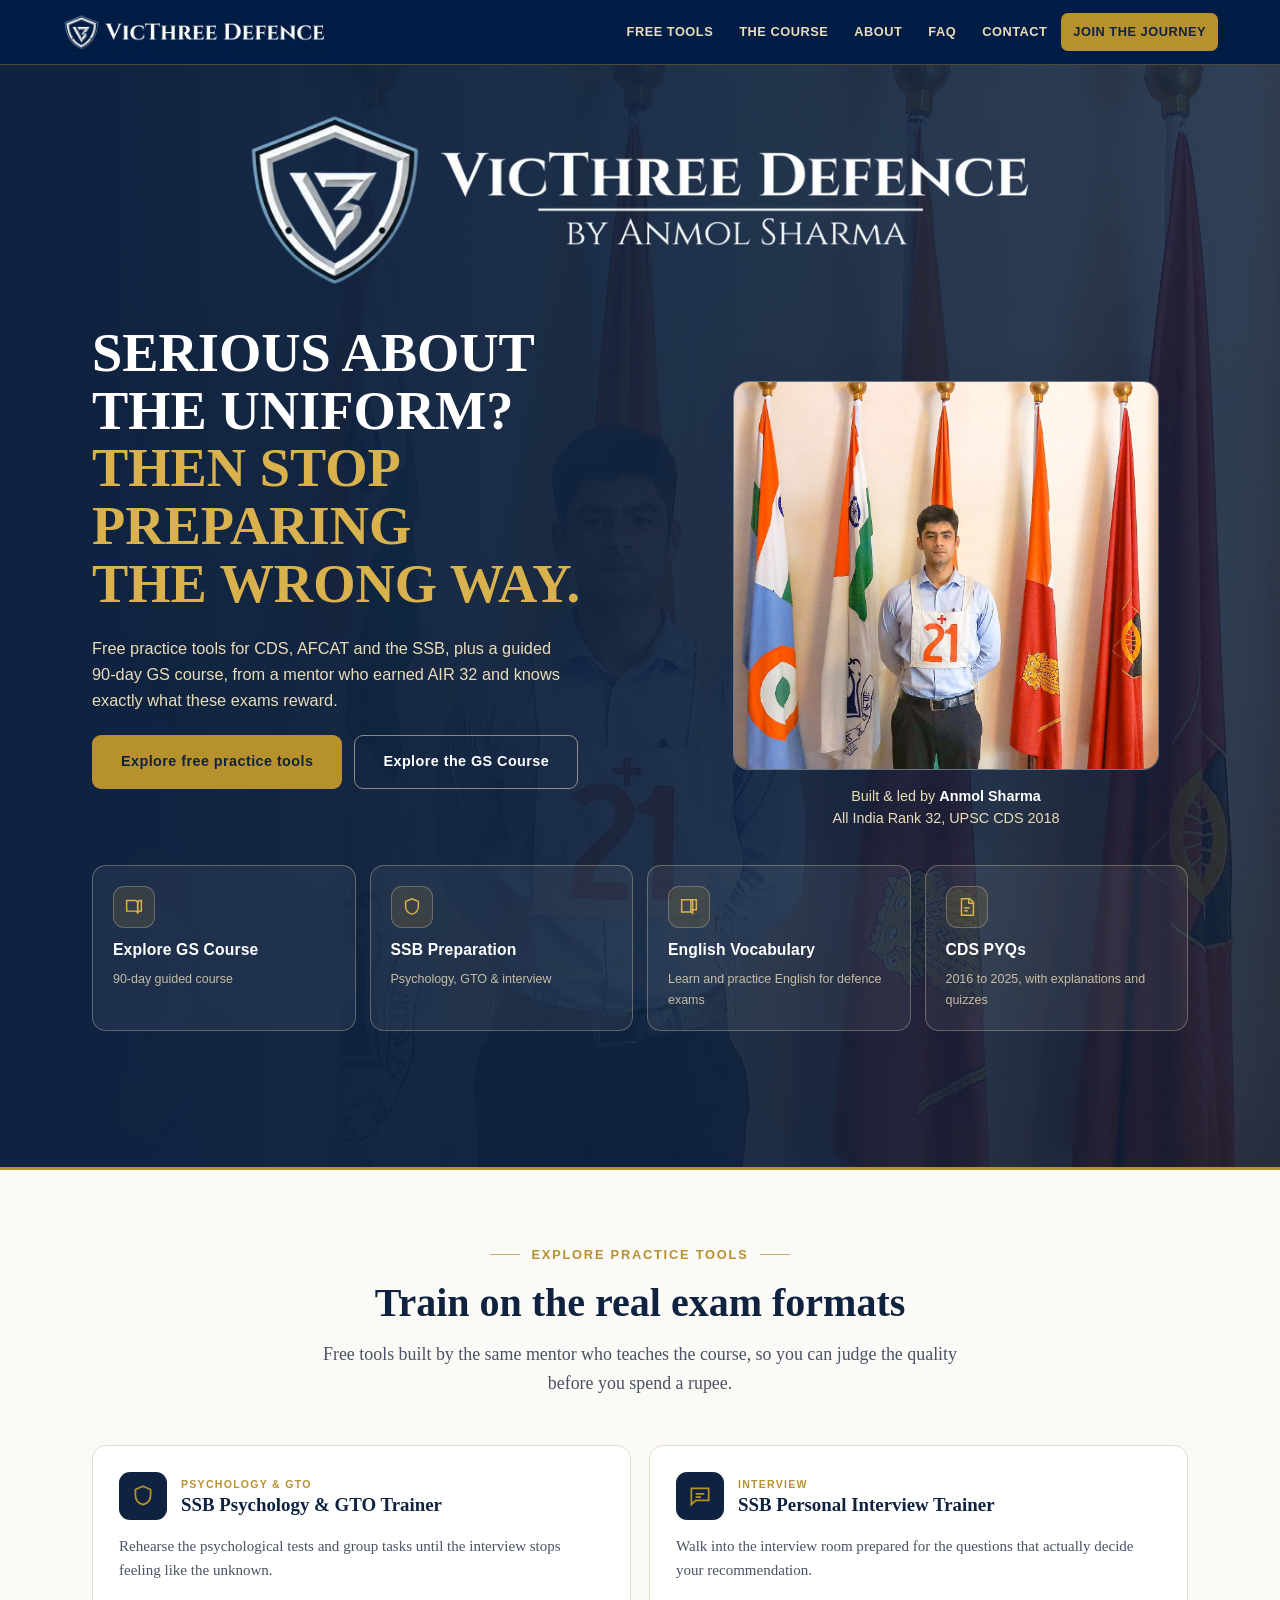
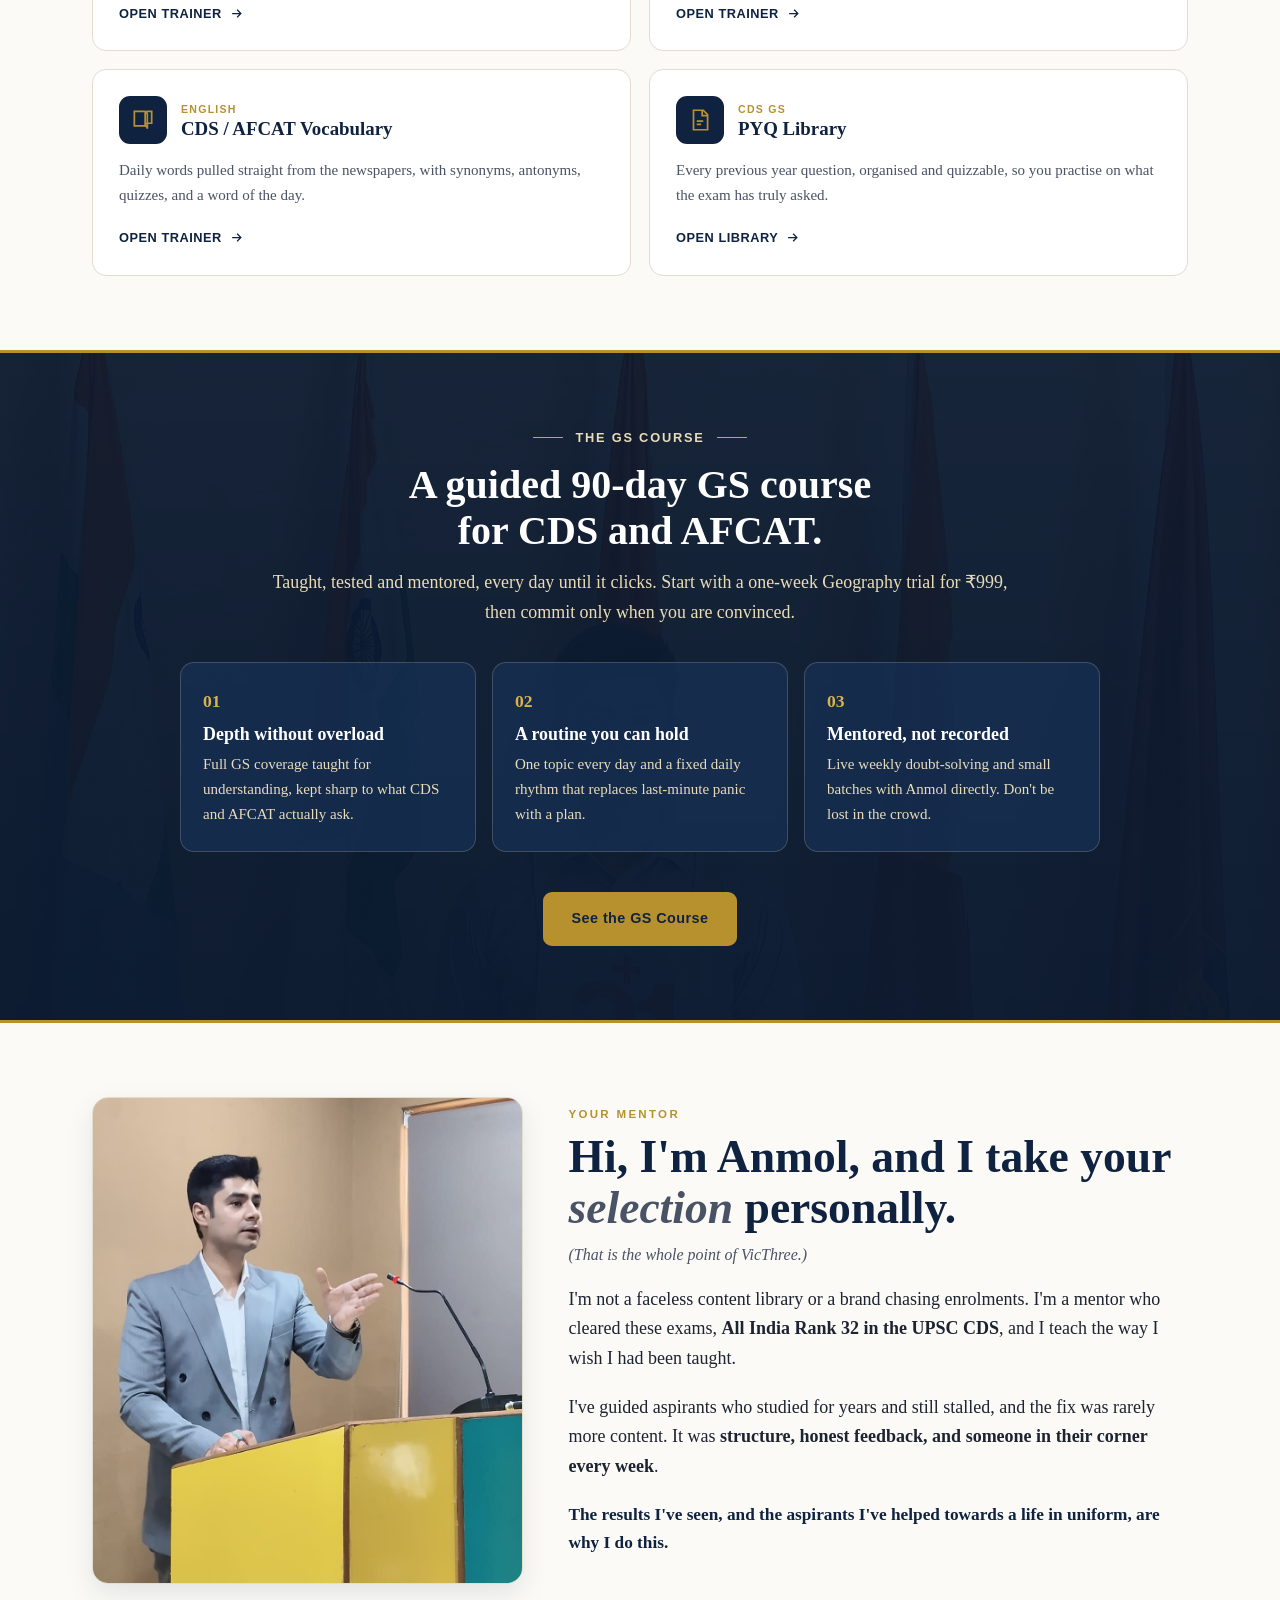
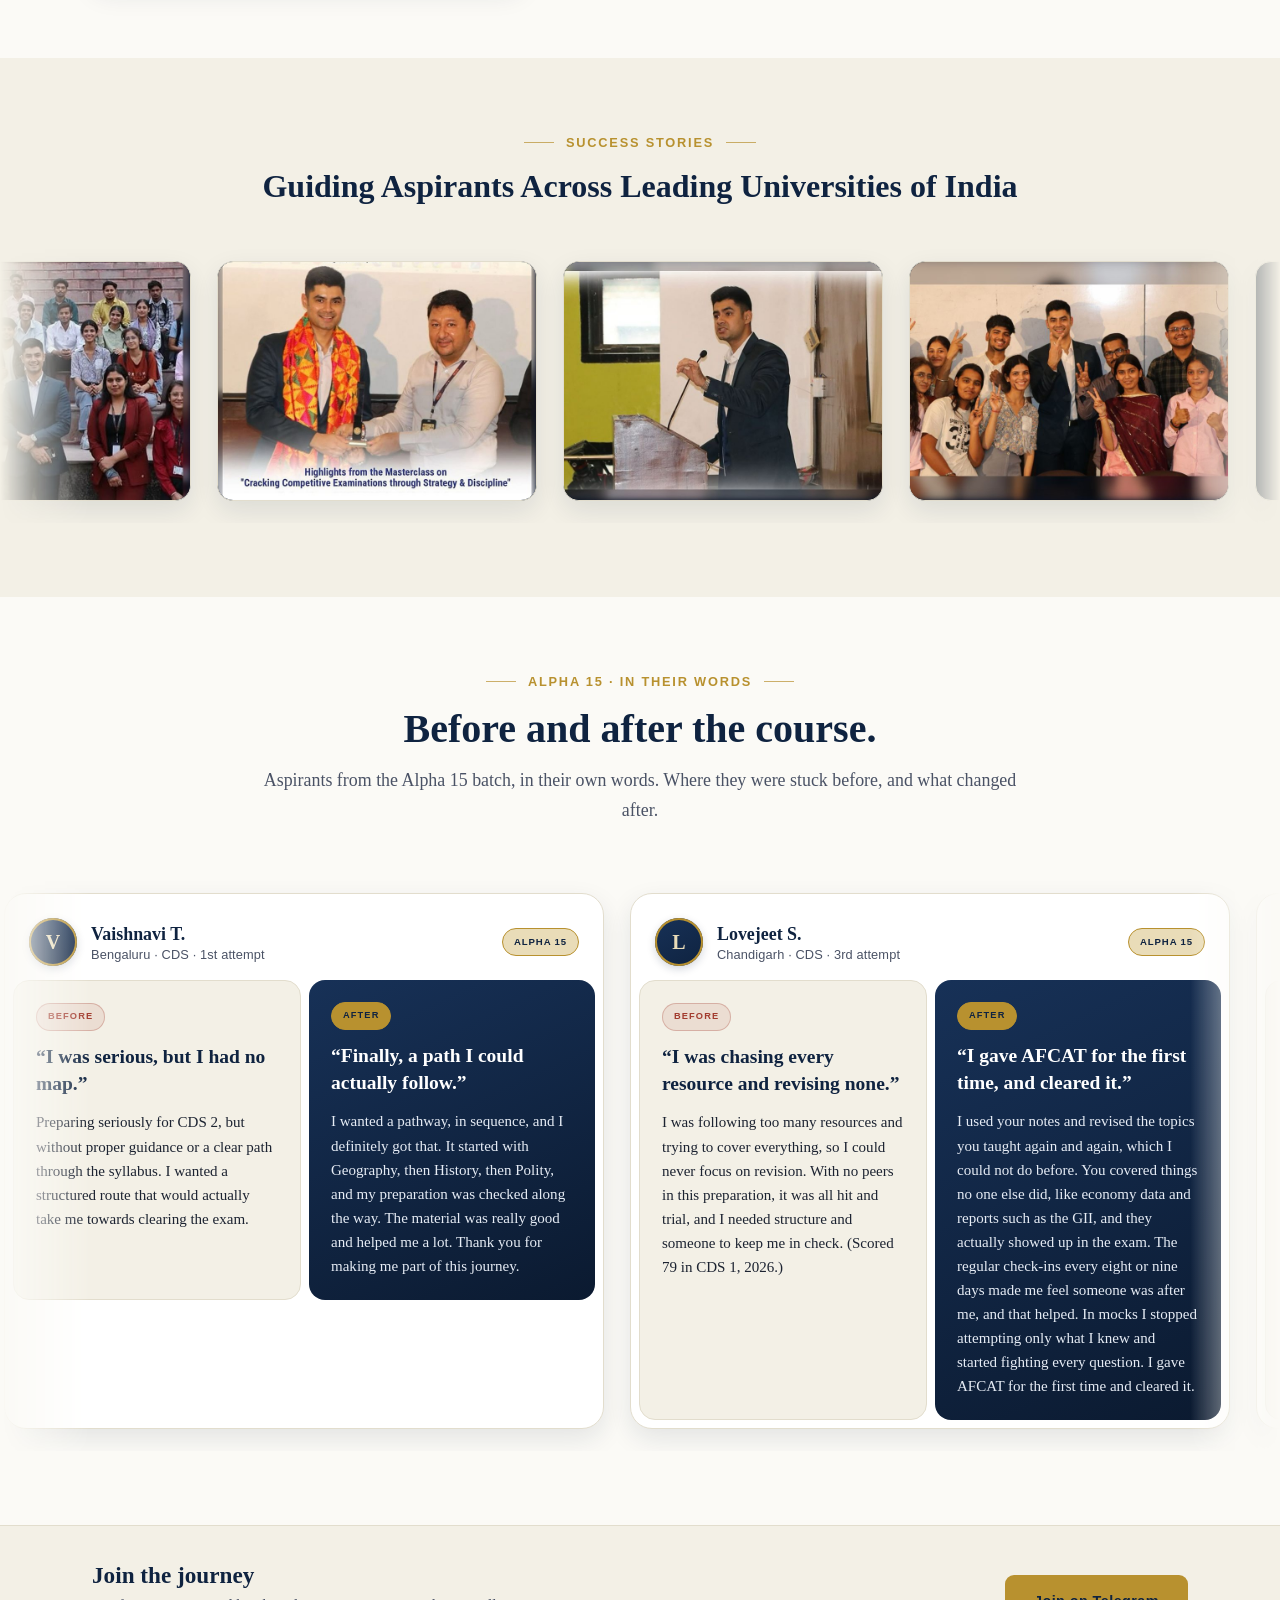
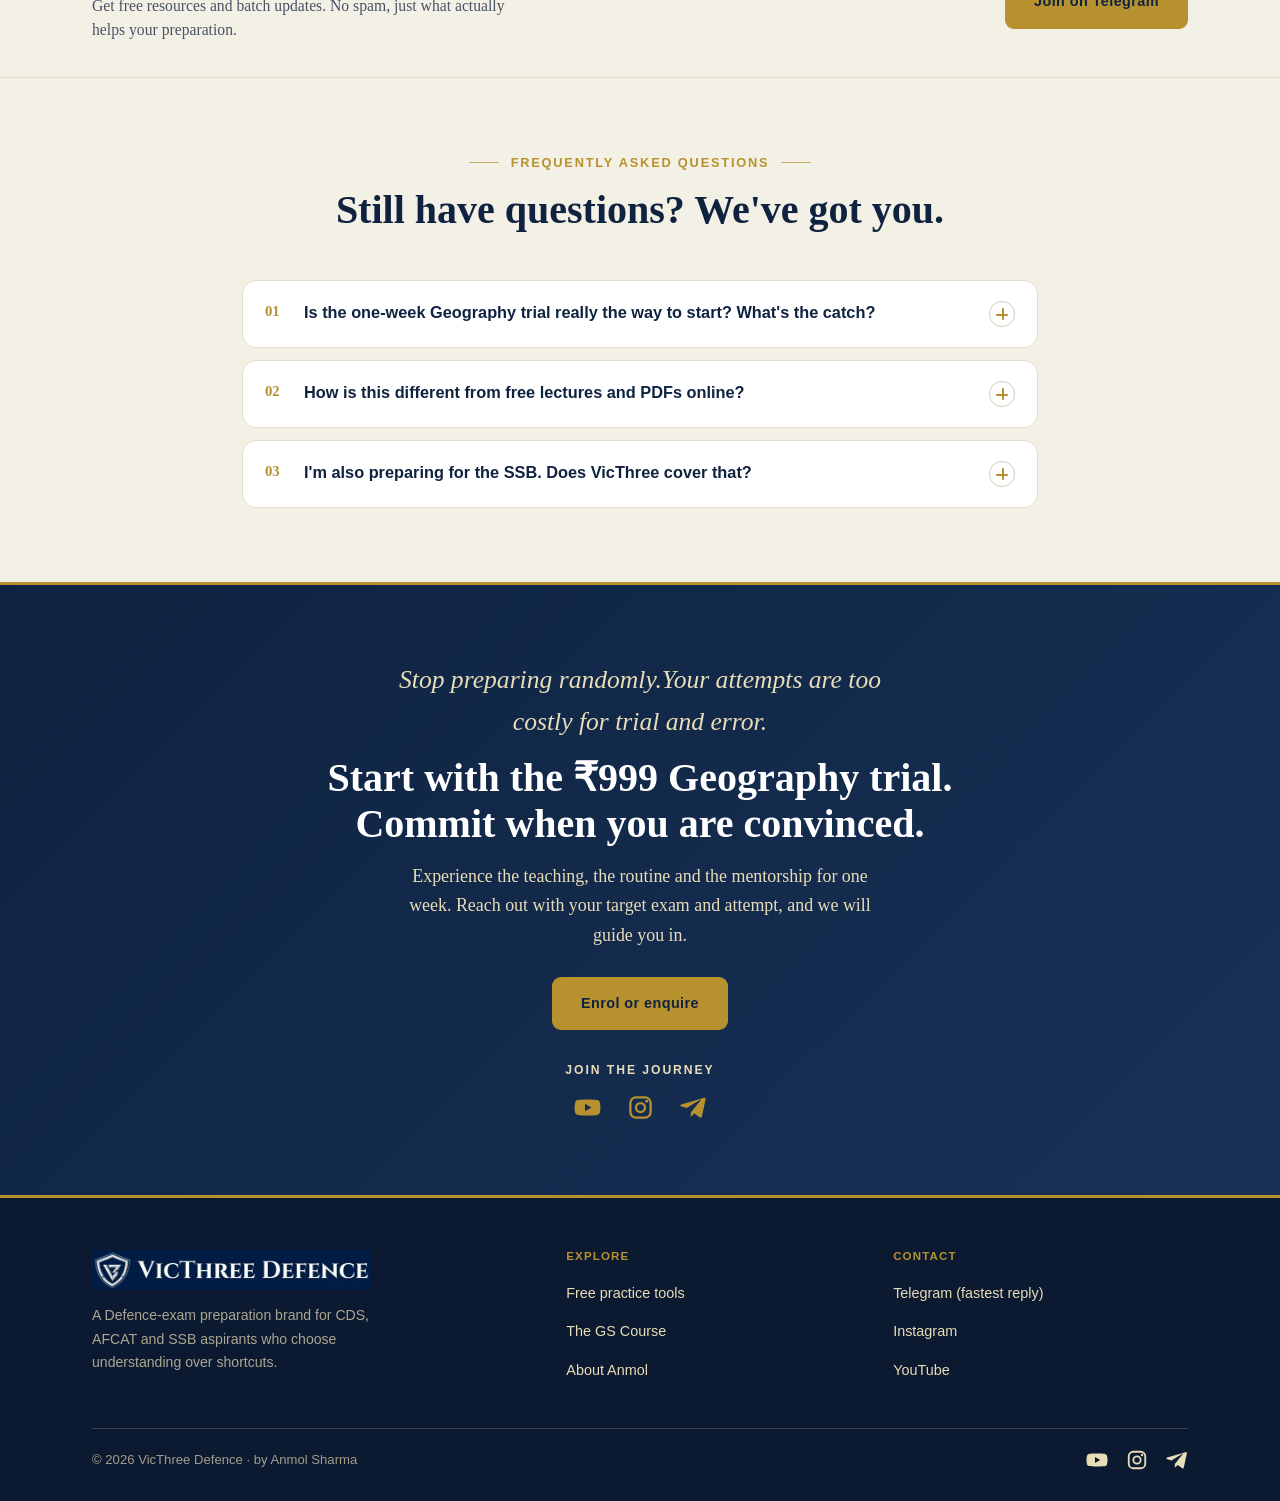
==== commit ce8bee99: "Reviews marquee: drag/swipe + hover-pause with auto-resume (same engine as gallery) Co-Authored-By: " ====
--- a/index.html
+++ b/index.html
@@ -240,7 +240,7 @@
       <p class="lede">Aspirants from the Alpha 15 batch, in their own words. Where they were stuck before, and what changed after.</p>
     </div>
   </div>
-  <div class="marquee reviews-marquee css-marquee" data-clone data-pxs="22" aria-label="Student before and after reviews">
+  <div class="marquee reviews-marquee" data-clone data-pxs="22" data-hoverpause aria-label="Student before and after reviews">
     <div class="marquee-track">
 
       <article class="ba-card">
@@ -429,7 +429,7 @@
   </div>
 </footer>
 
-<script src="assets/main.js?v=9"></script>
+<script src="assets/main.js?v=10"></script>
 <!-- chat widget temporarily disabled --><!--<script src="assets/chat.js?v=10" defer></script>-->
 </body>
 </html>
--- a/assets/styles.css
+++ b/assets/styles.css
@@ -614,12 +614,6 @@
 .ba-col p.ba-quote{font-family:var(--serif);font-weight:800;font-size:1.22rem;line-height:1.38;margin:0 0 13px}
 .ba-before p.ba-quote{color:var(--navy)}
 .ba-after p.ba-quote{color:#fff}
-/* CSS-transform marquee (reliable auto-scroll, pauses on hover) */
-.css-marquee{overflow:hidden;cursor:default}
-.css-marquee .marquee-track{width:max-content;animation:baMarquee 90s linear infinite;will-change:transform}
-.css-marquee:hover .marquee-track{animation-play-state:paused}
-@keyframes baMarquee{from{transform:translateX(0)}to{transform:translateX(-50%)}}
-@media(prefers-reduced-motion:reduce){.css-marquee .marquee-track{animation:none}}
 @media(max-width:700px){
   .ba-panels{flex-direction:column;gap:10px}
   .ba-col p.ba-quote{font-size:1.12rem}
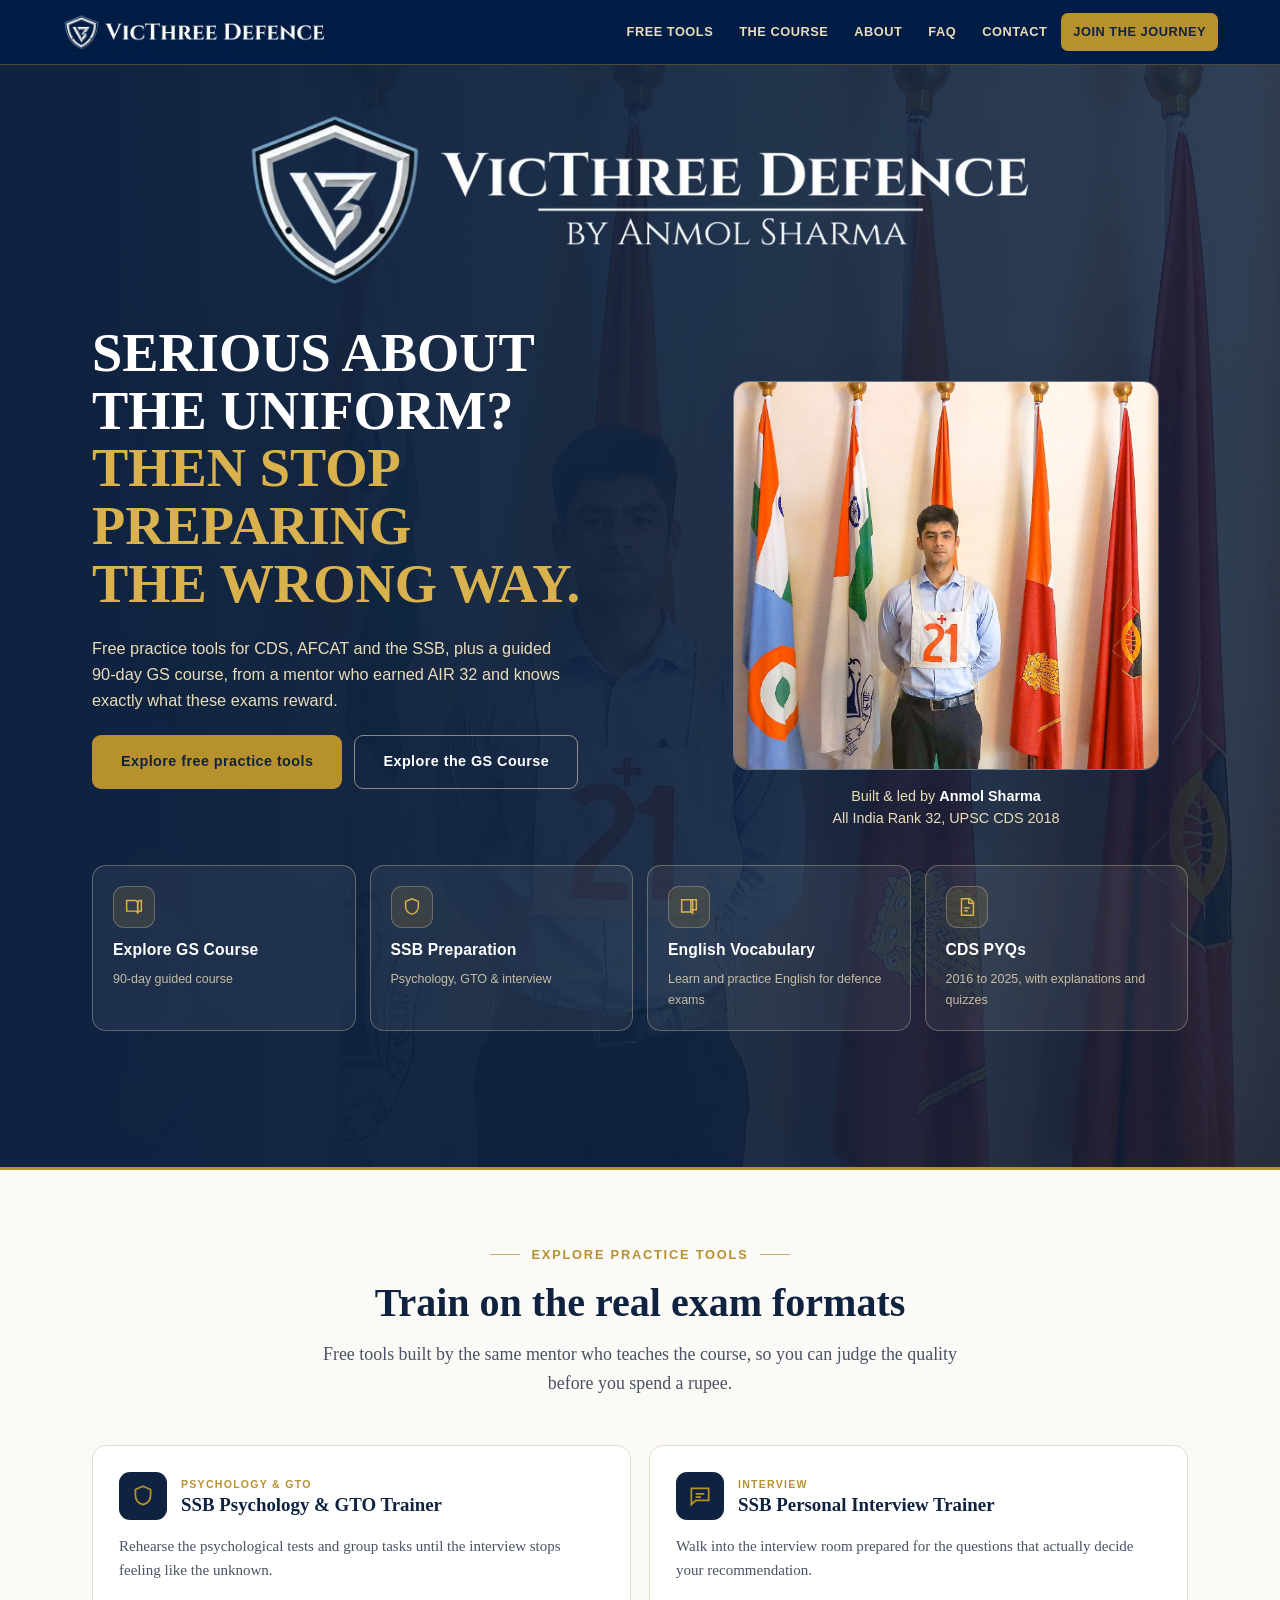
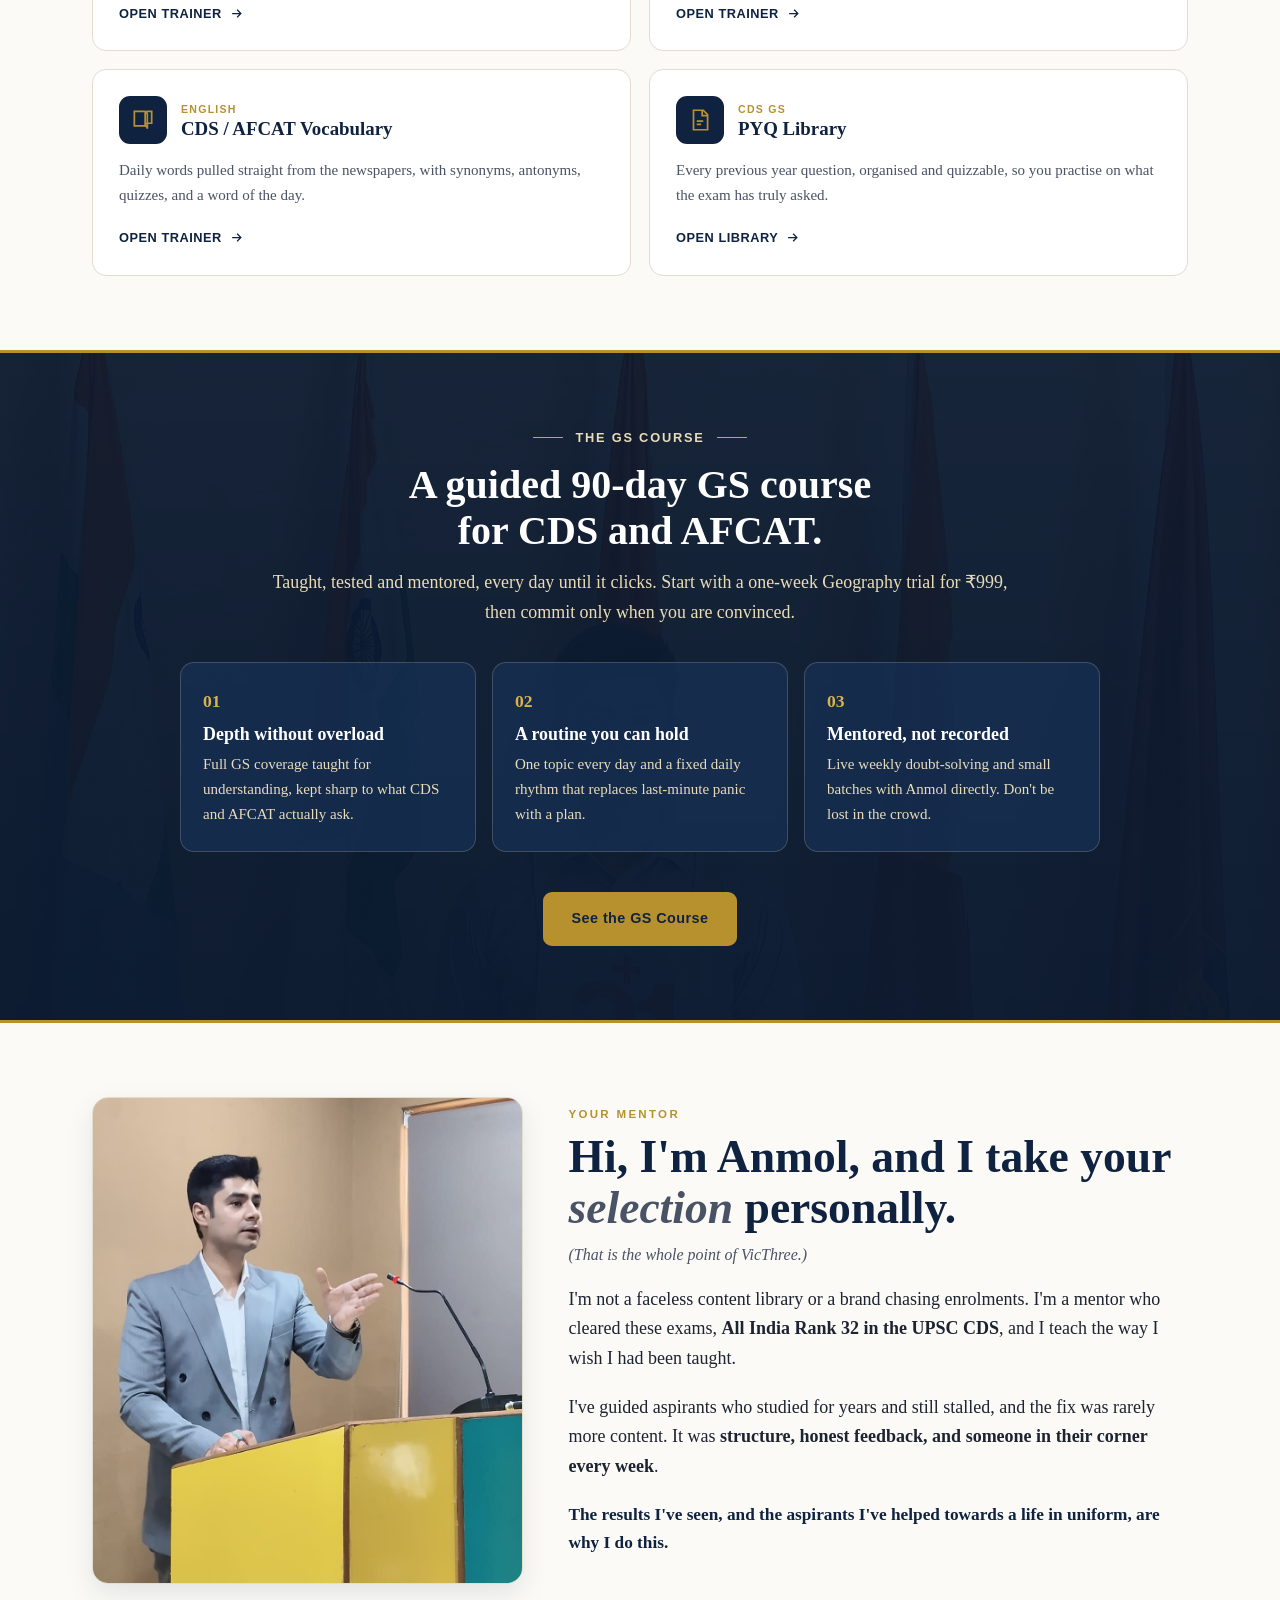
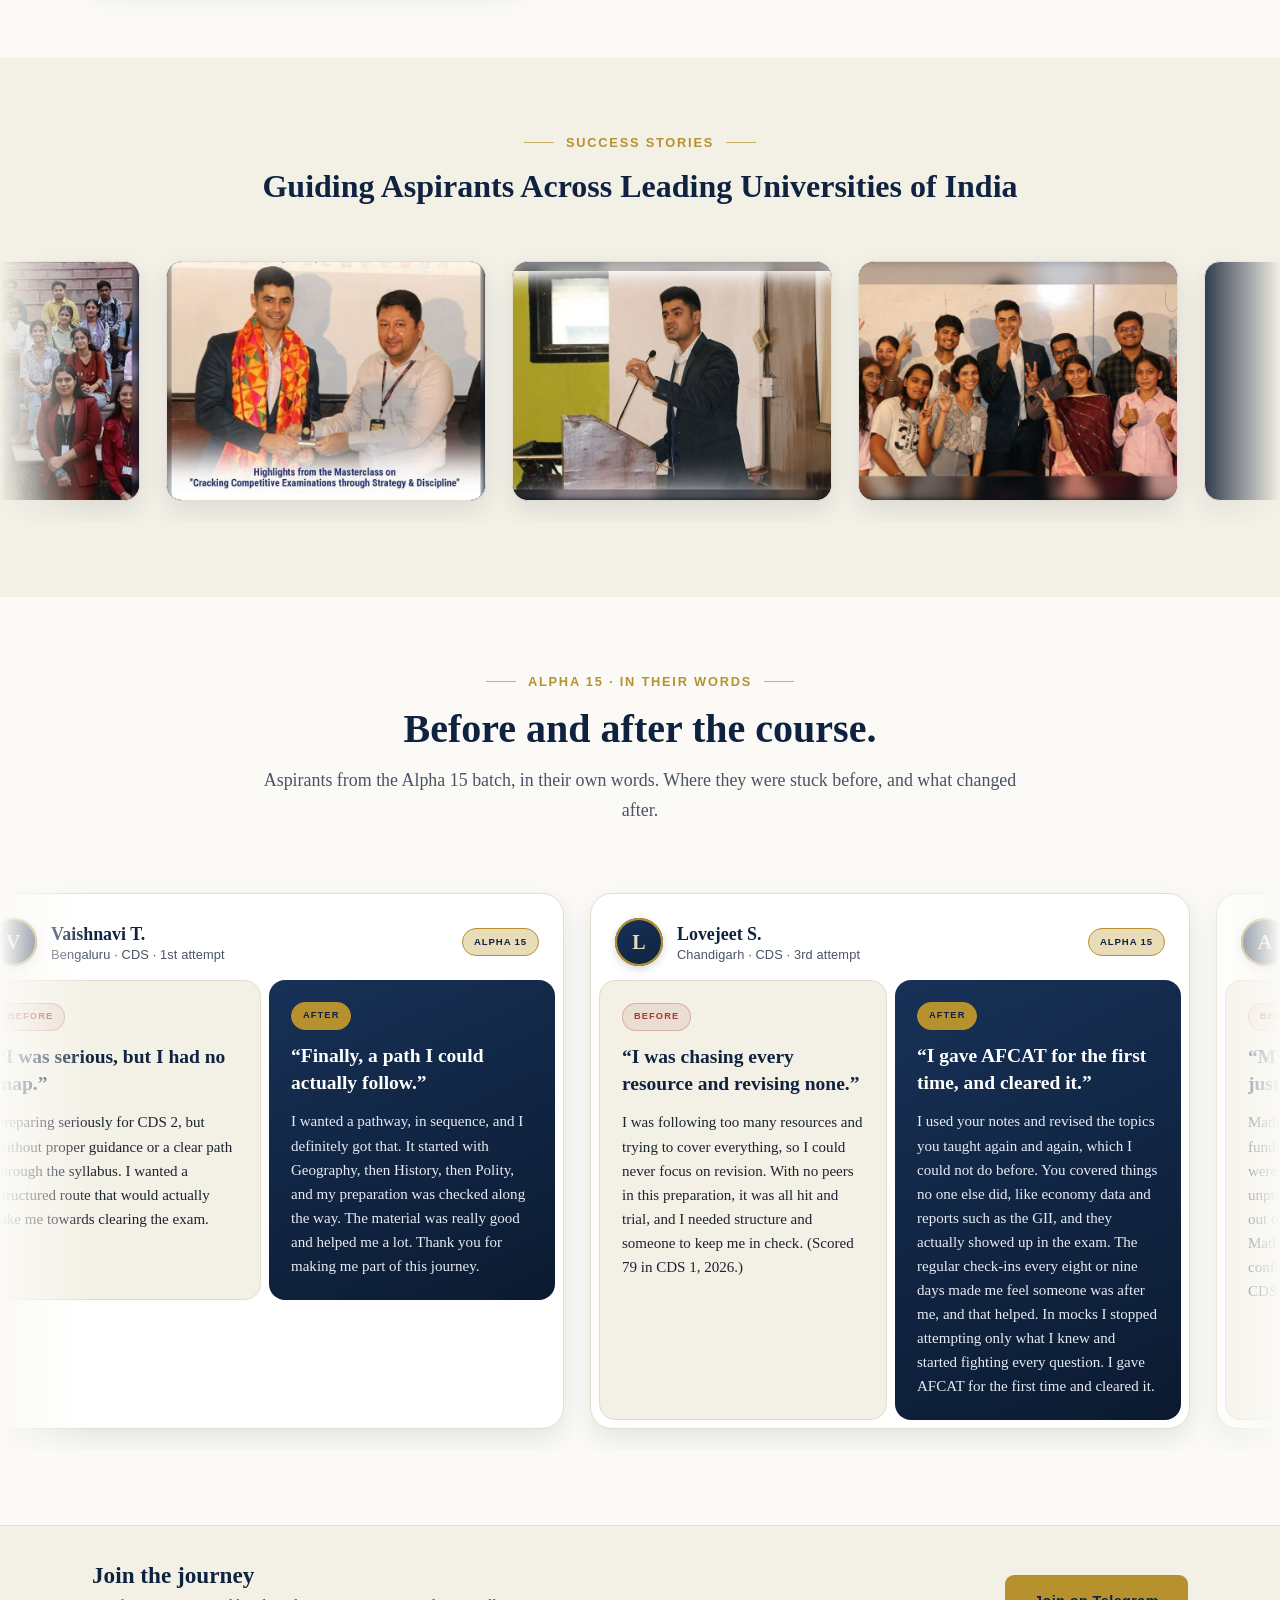
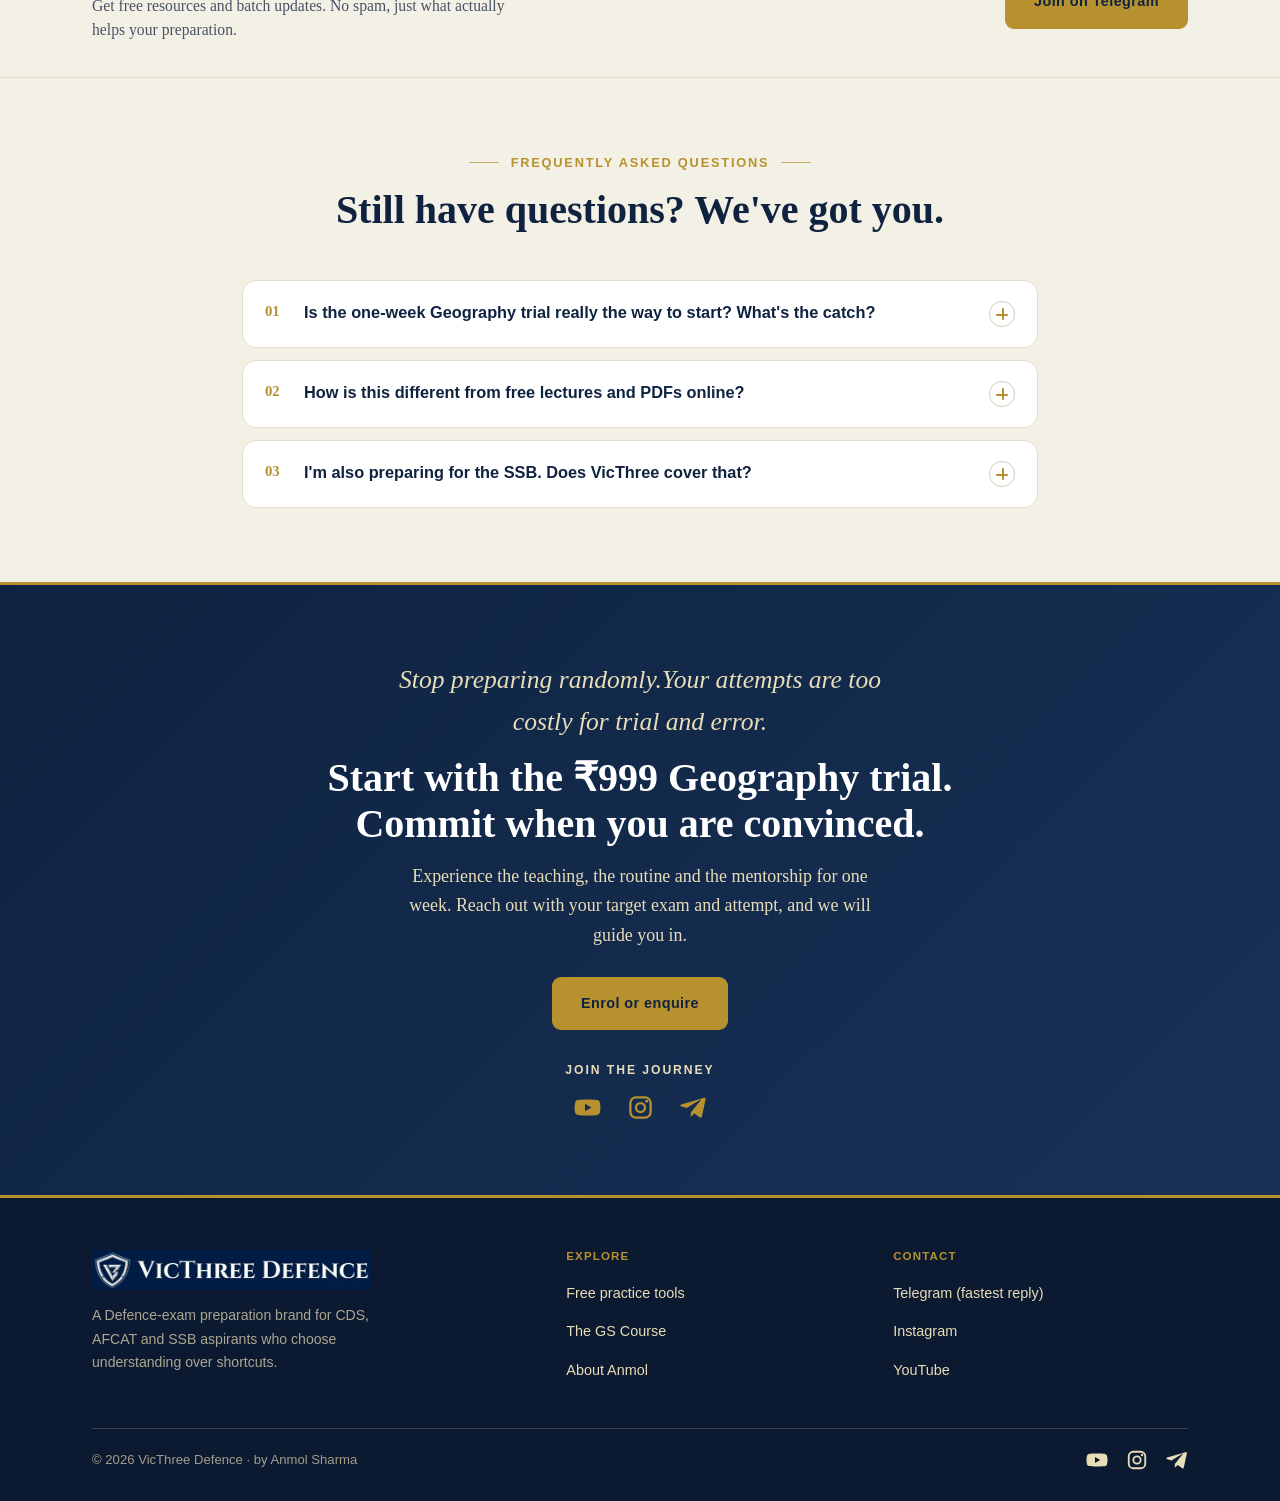
==== commit b42cbdfb: "Marquee: float position accumulator so slow auto-scroll advances (fixes reviews stall) Co-Authored-B" ====
--- a/index.html
+++ b/index.html
@@ -429,7 +429,7 @@
   </div>
 </footer>
 
-<script src="assets/main.js?v=10"></script>
+<script src="assets/main.js?v=11"></script>
 <!-- chat widget temporarily disabled --><!--<script src="assets/chat.js?v=10" defer></script>-->
 </body>
 </html>
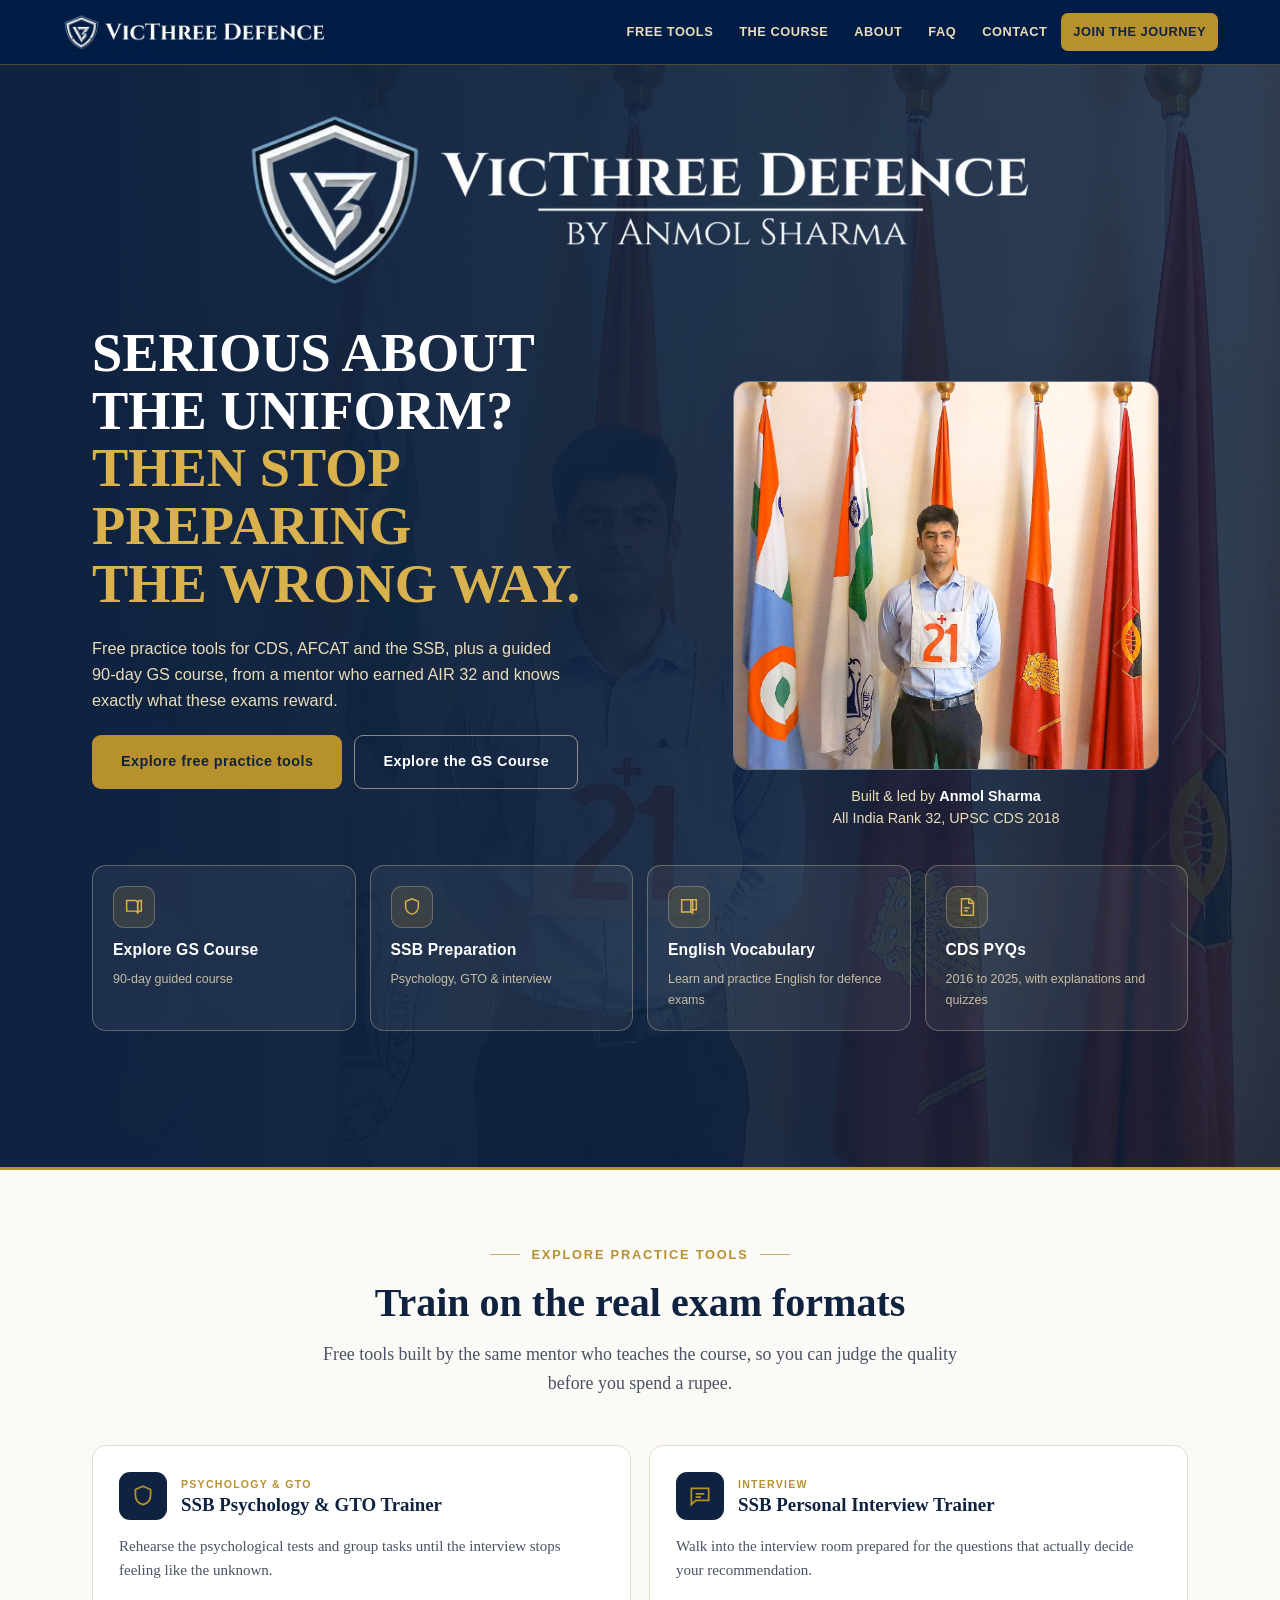
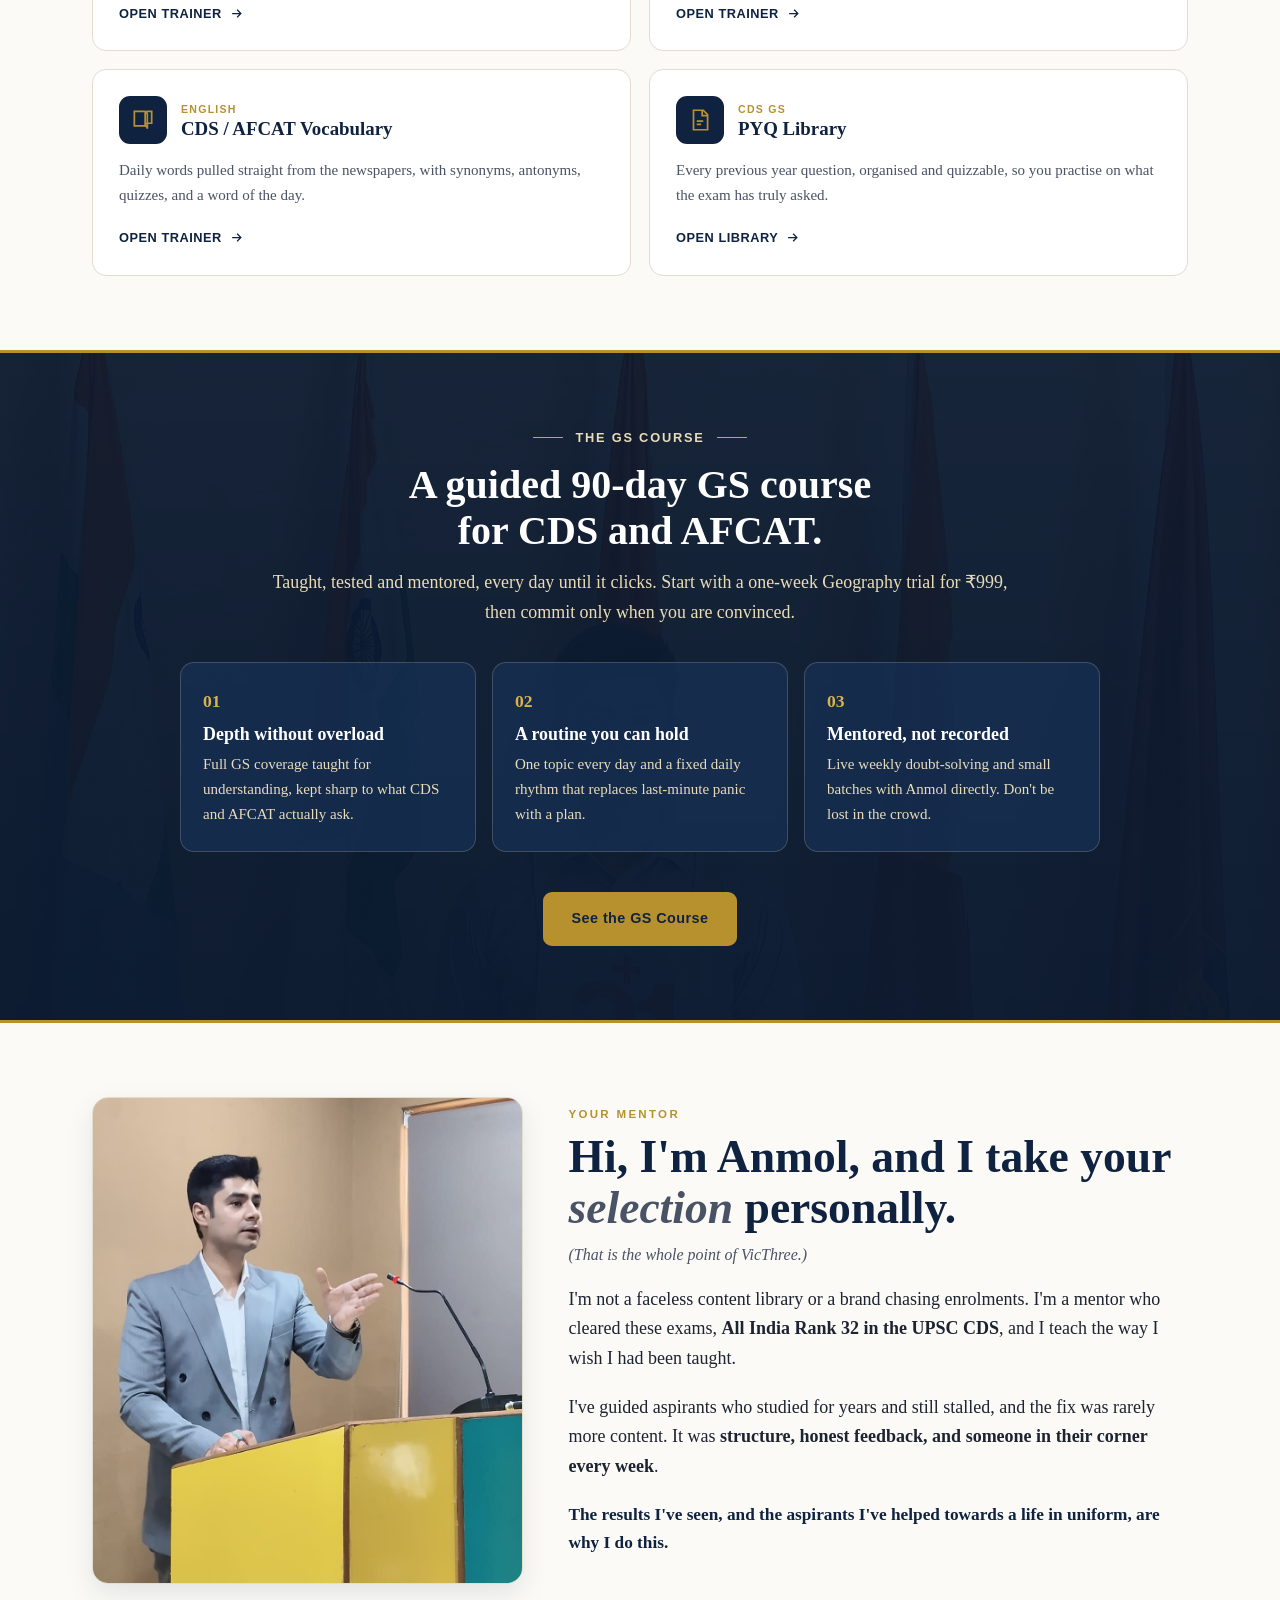
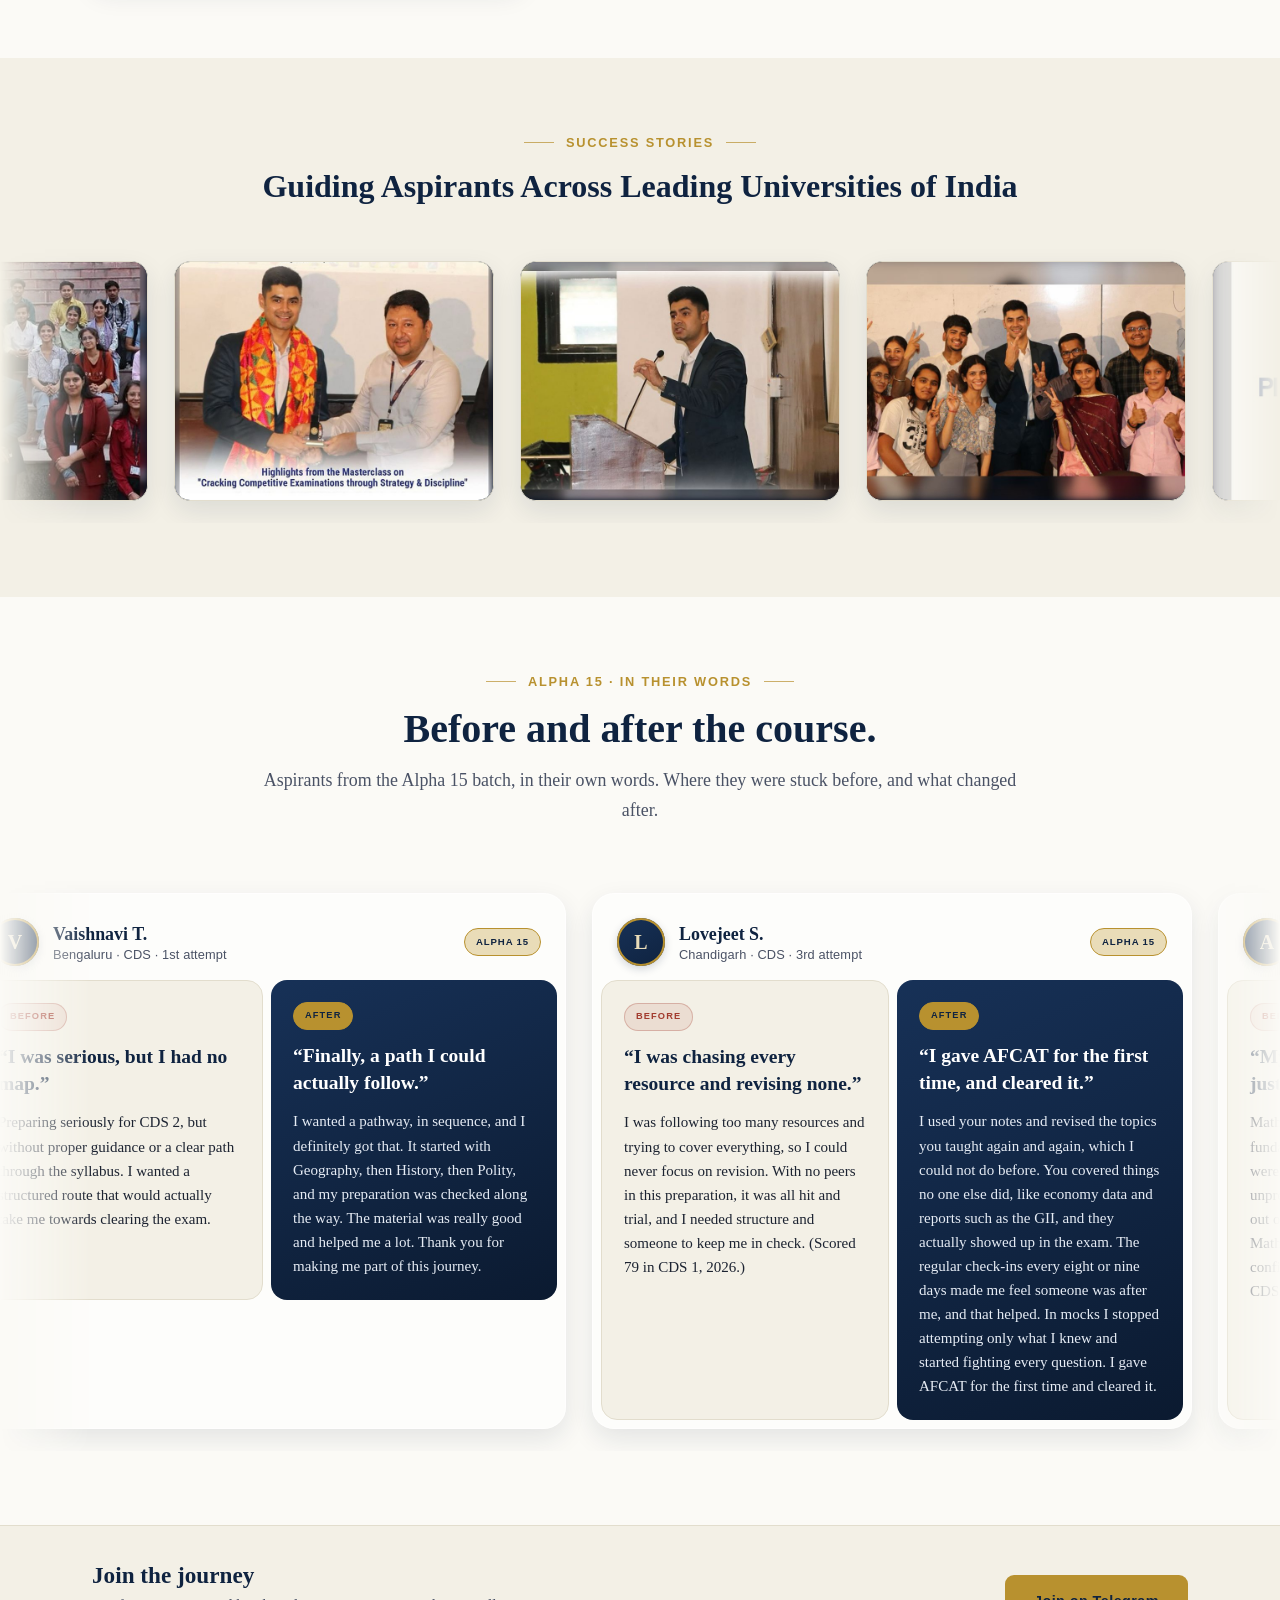
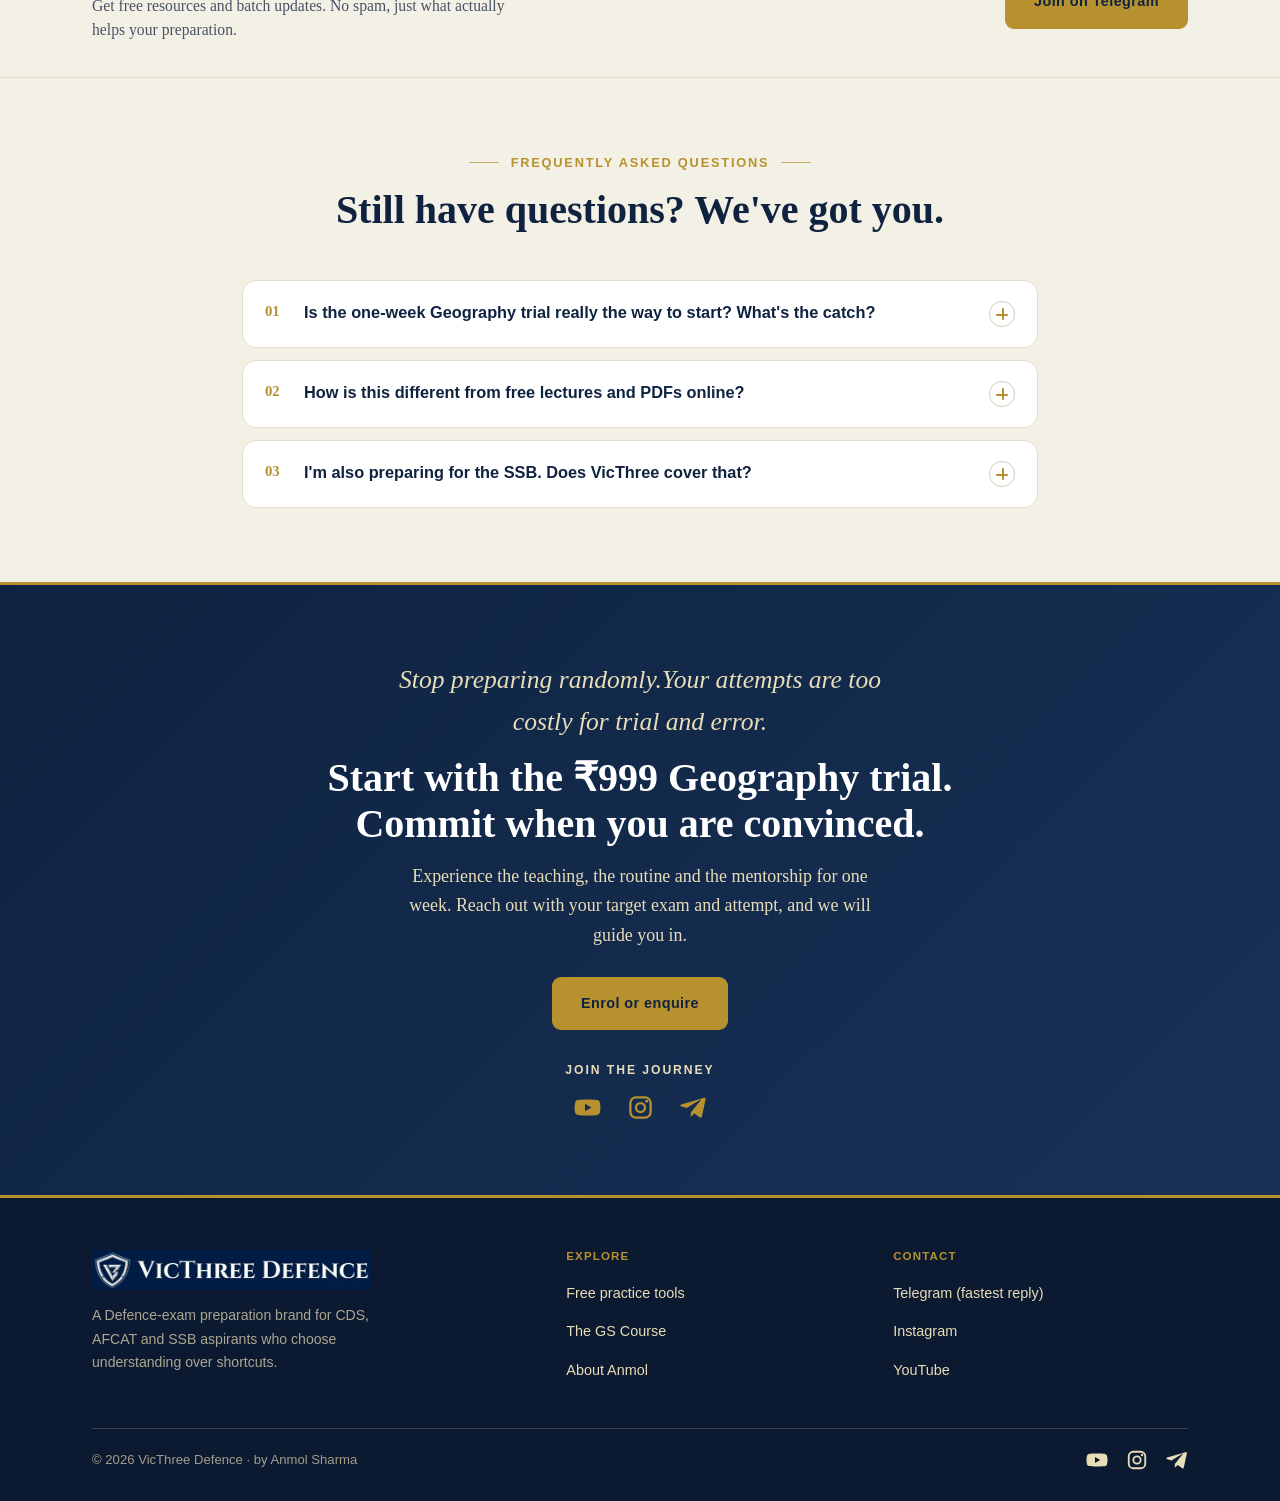
==== commit 83f09893: "Reviews cards: frosted glass (semi-transparent white + backdrop blur) Co-Authored-By: Claude Opus 4." ====
--- a/index.html
+++ b/index.html
@@ -8,7 +8,7 @@
 <link rel="icon" type="image/png" sizes="32x32" href="assets/shield-32.png?v=4">
 <link rel="apple-touch-icon" href="assets/shield-180.png?v=4">
 <meta name="theme-color" content="#0f2340">
-<link rel="stylesheet" href="assets/styles.css?v=56">
+<link rel="stylesheet" href="assets/styles.css?v=57">
 <!-- chat widget temporarily disabled --><!--<link rel="stylesheet" href="assets/chat.css?v=9">-->
 </head>
 <body>
--- a/assets/styles.css
+++ b/assets/styles.css
@@ -591,7 +591,7 @@
 
 /* ===== Reviews: Before / After cards (Alpha 15) ===== */
 .reviews-marquee .ba-card{flex:0 0 auto;width:min(600px,88vw)}
-.ba-card{background:#fff;border:1px solid var(--line);border-radius:22px;padding:8px;box-shadow:var(--shadow)}
+.ba-card{background:rgba(255,255,255,.5);-webkit-backdrop-filter:blur(16px) saturate(1.2);backdrop-filter:blur(16px) saturate(1.2);border:1px solid rgba(255,255,255,.65);border-radius:22px;padding:8px;box-shadow:var(--shadow)}
 .ba-head{display:flex;align-items:center;gap:14px;padding:16px 16px 14px}
 .ba-av{flex:0 0 auto;width:48px;height:48px;border-radius:50%;display:flex;align-items:center;justify-content:center;
   background:linear-gradient(150deg,var(--navy-2),var(--navy));color:var(--gold-soft);font-family:var(--serif);font-weight:800;font-size:1.25rem;
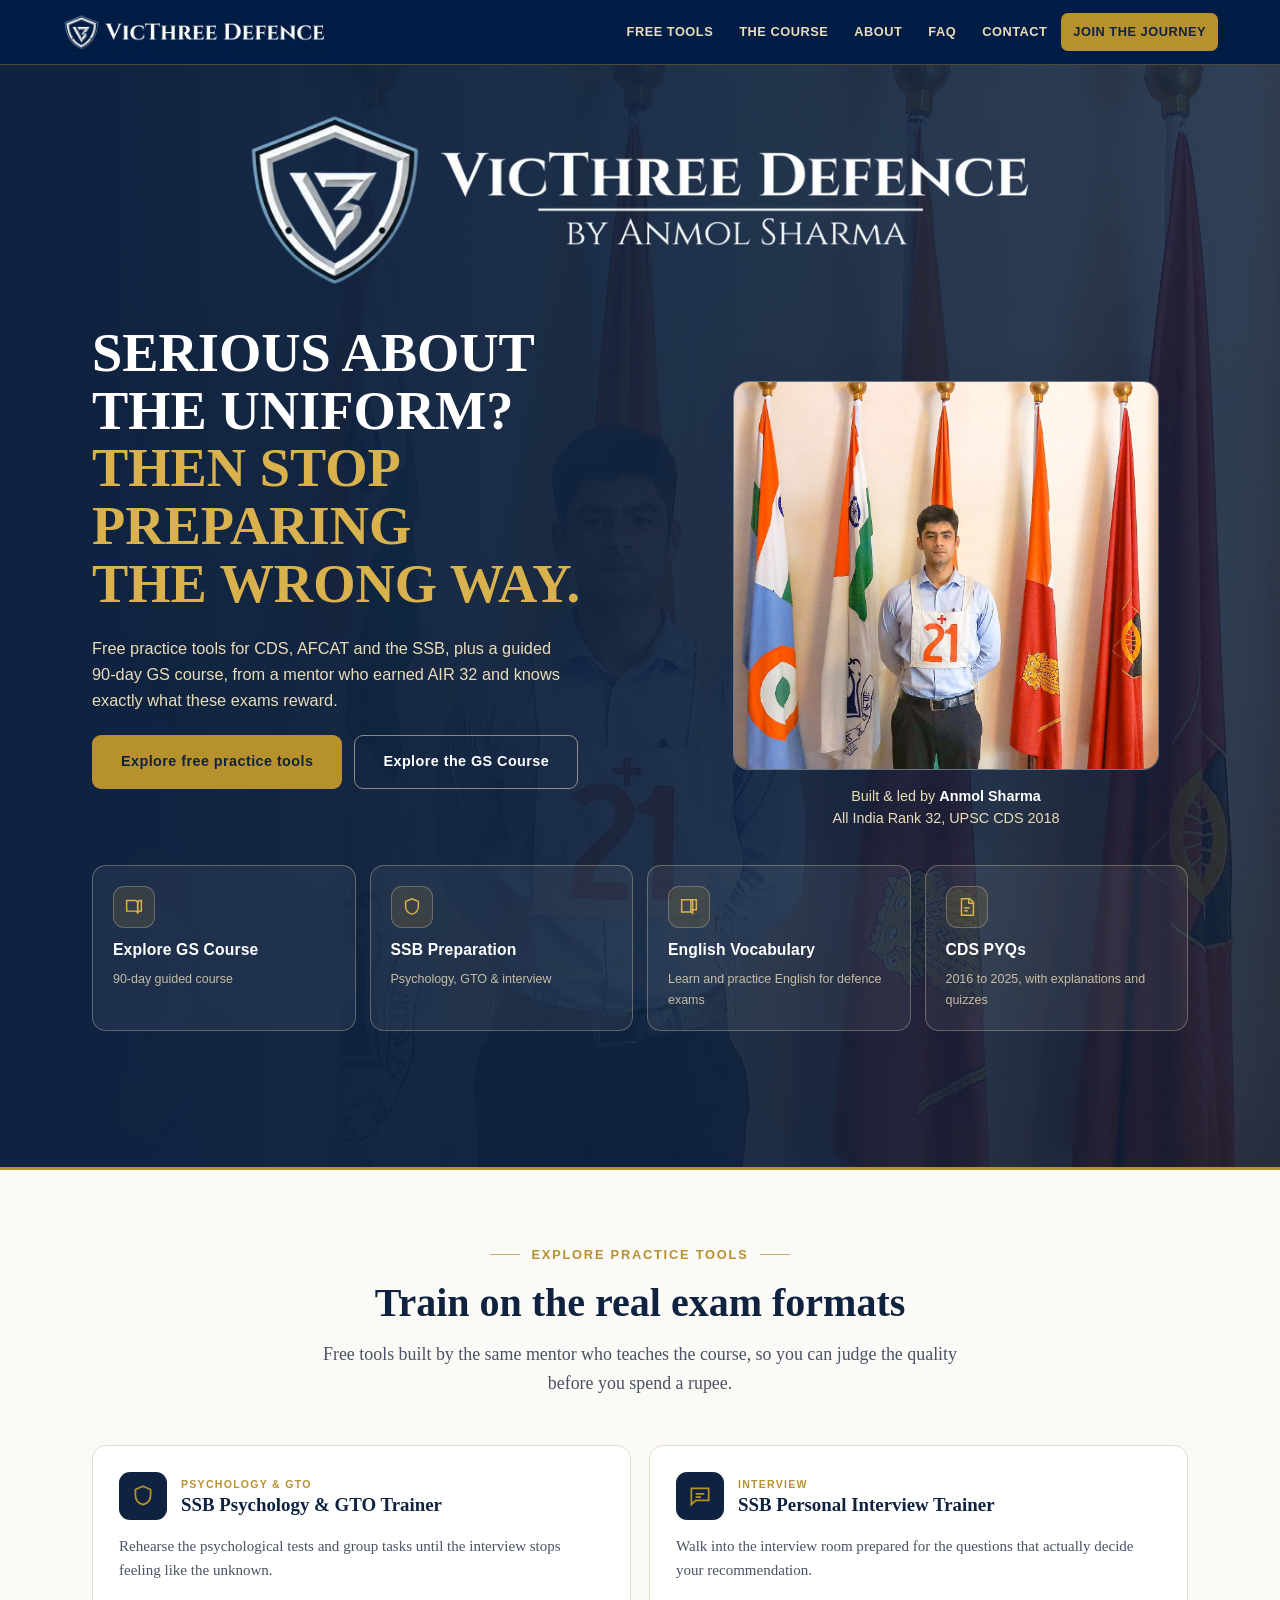
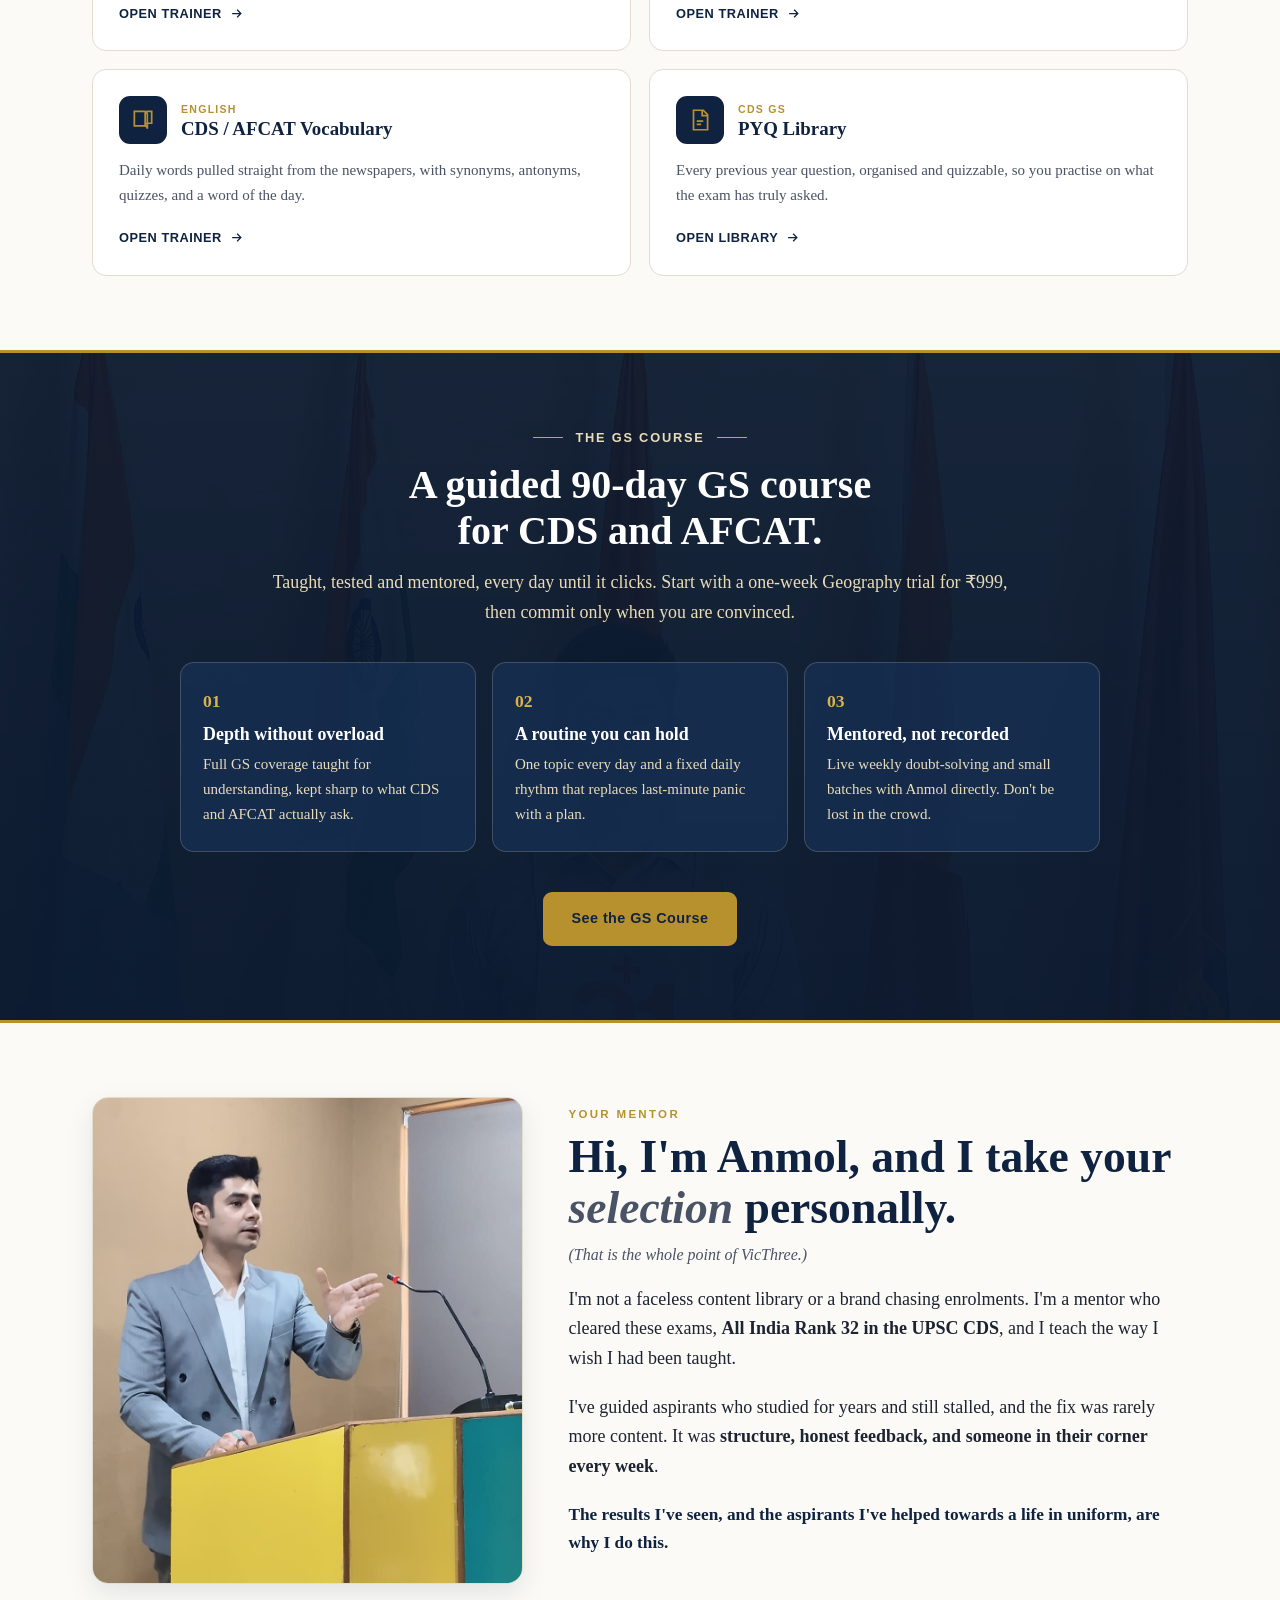
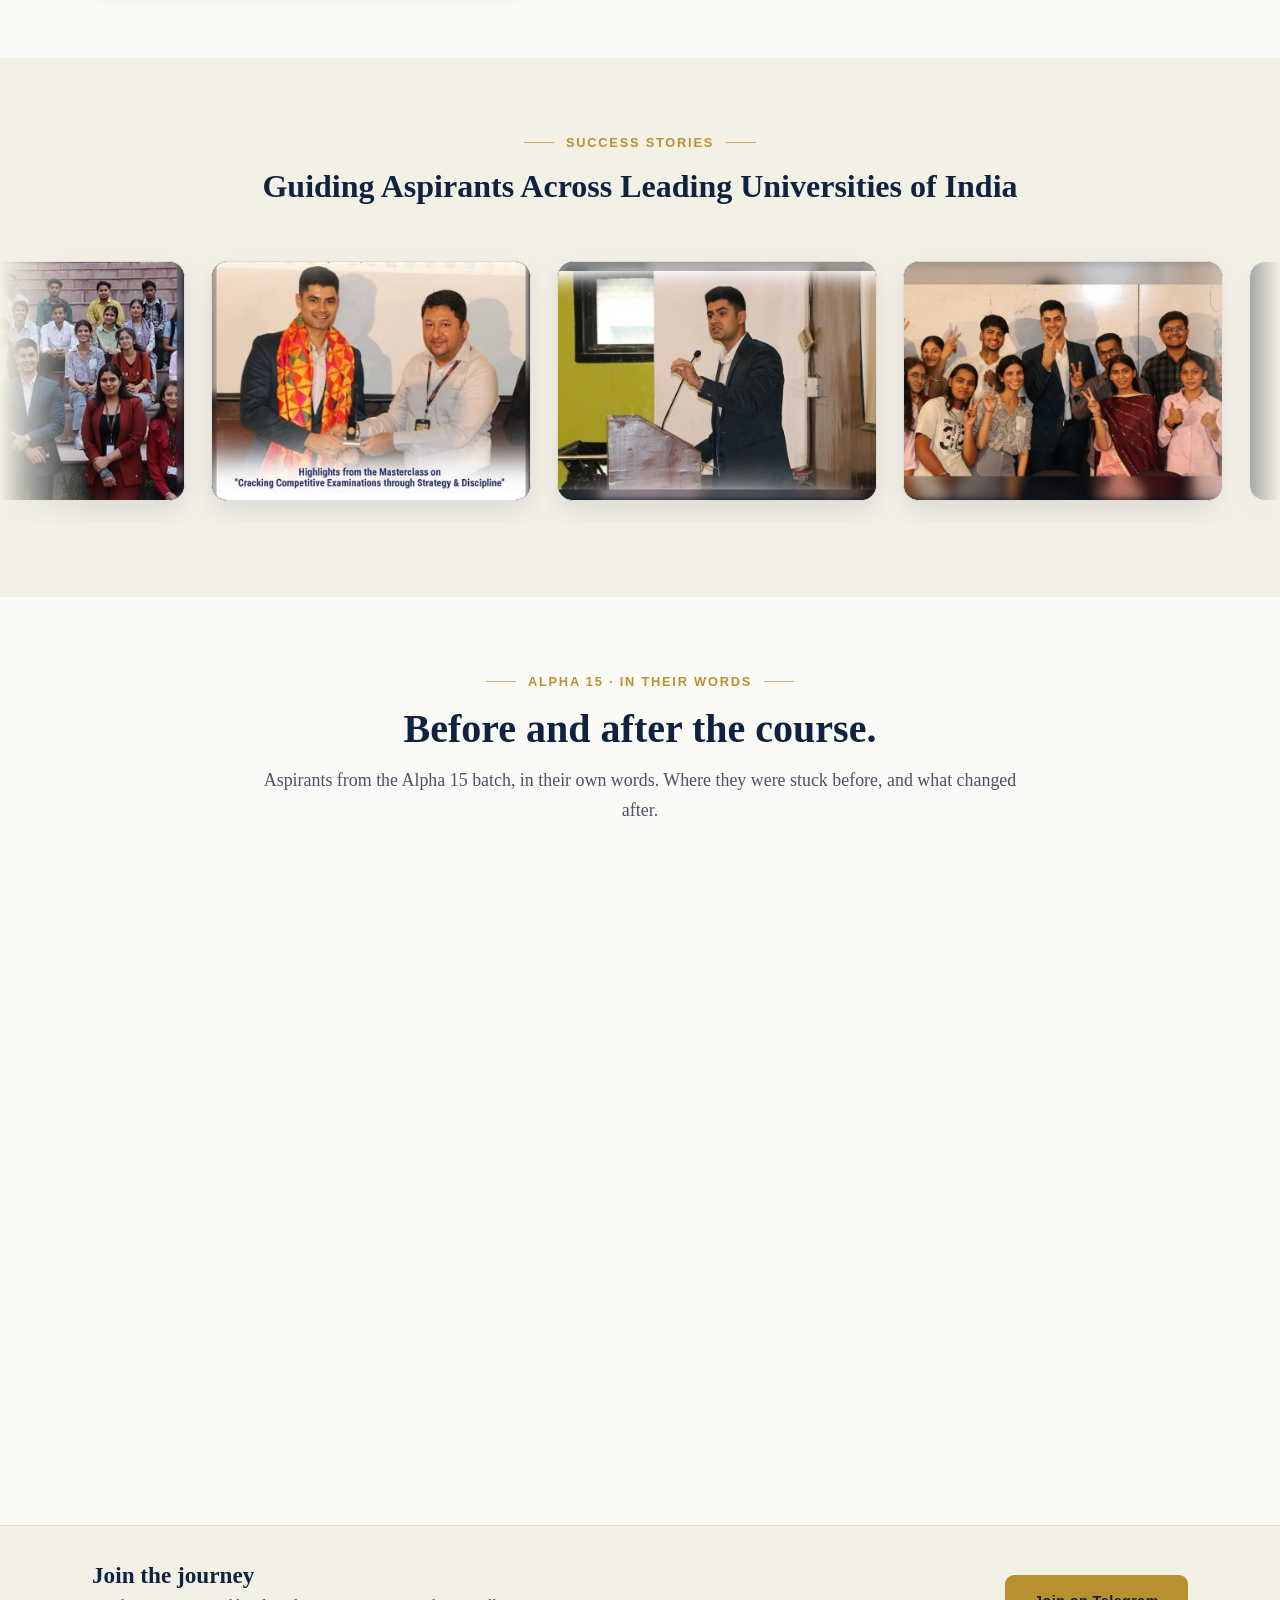
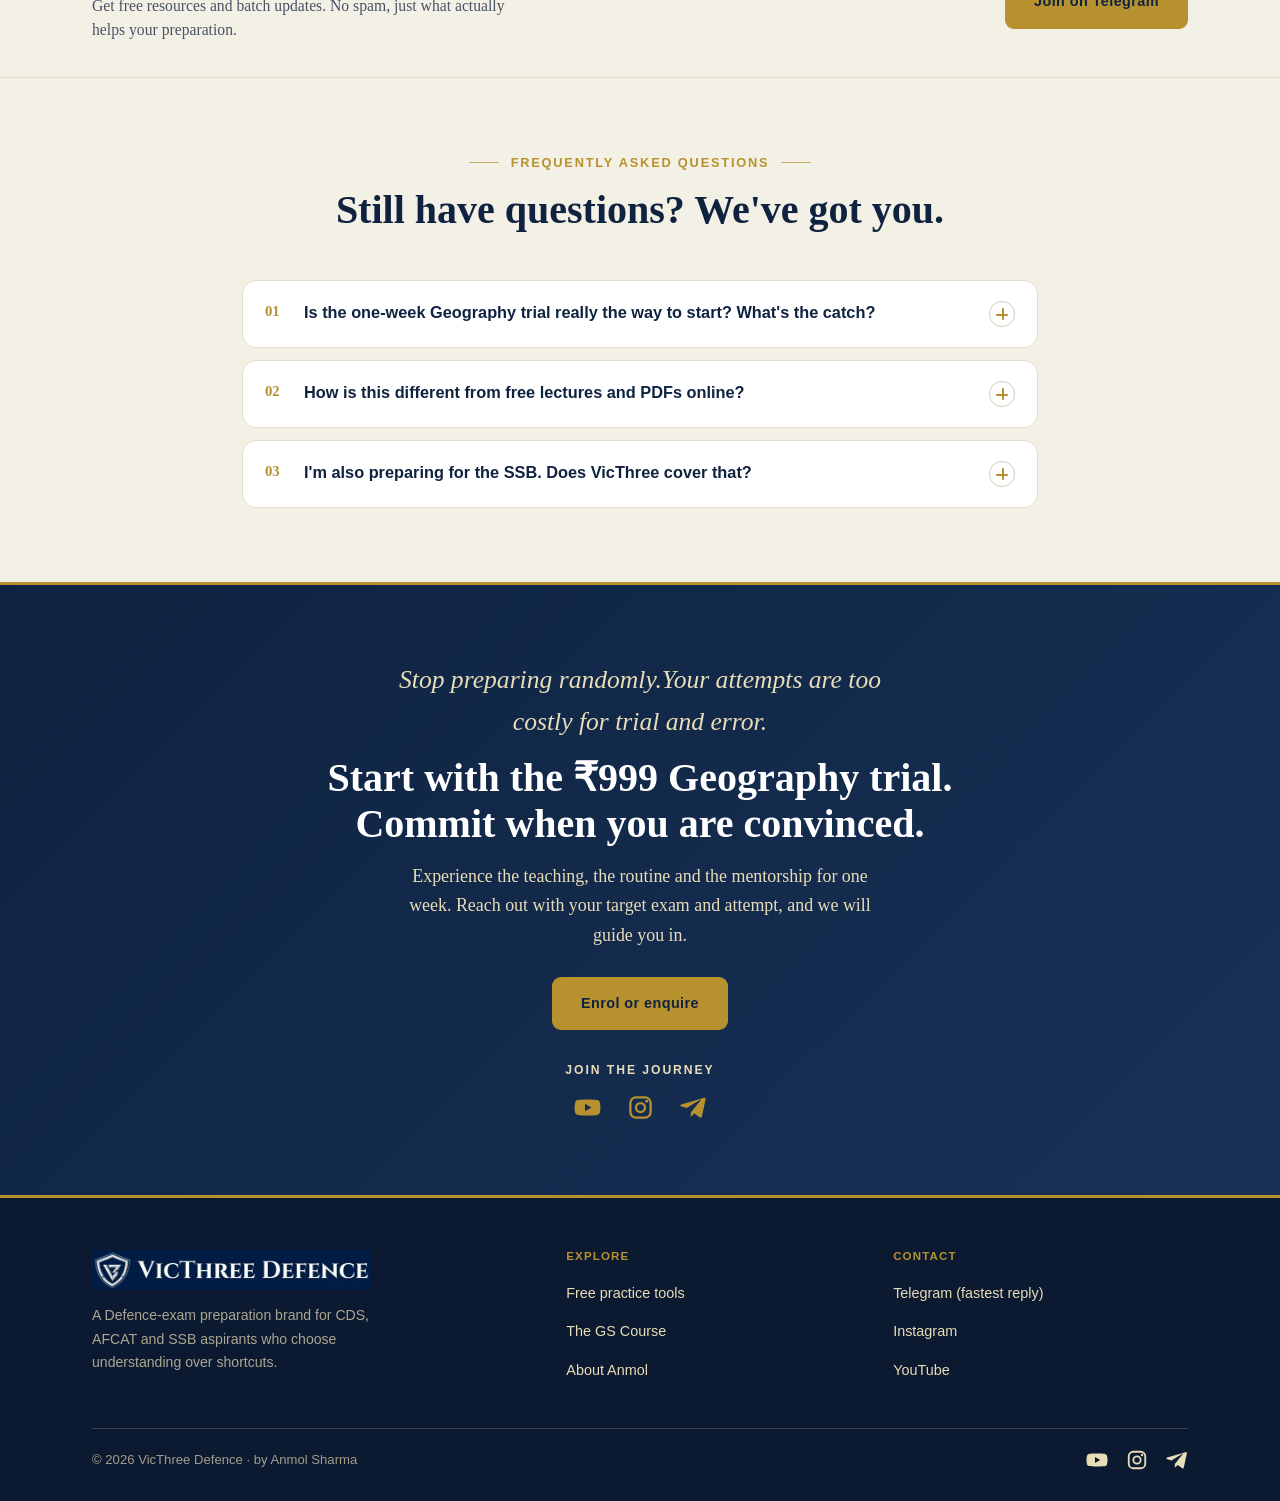
==== commit c7adeb19: "Reviews cards: glossy sheen + illuminated top-left edge Co-Authored-By: Claude Opus 4.8 <noreply@ant" ====
--- a/index.html
+++ b/index.html
@@ -8,7 +8,7 @@
 <link rel="icon" type="image/png" sizes="32x32" href="assets/shield-32.png?v=4">
 <link rel="apple-touch-icon" href="assets/shield-180.png?v=4">
 <meta name="theme-color" content="#0f2340">
-<link rel="stylesheet" href="assets/styles.css?v=57">
+<link rel="stylesheet" href="assets/styles.css?v=58">
 <!-- chat widget temporarily disabled --><!--<link rel="stylesheet" href="assets/chat.css?v=9">-->
 </head>
 <body>
--- a/assets/styles.css
+++ b/assets/styles.css
@@ -591,7 +591,9 @@
 
 /* ===== Reviews: Before / After cards (Alpha 15) ===== */
 .reviews-marquee .ba-card{flex:0 0 auto;width:min(600px,88vw)}
-.ba-card{background:rgba(255,255,255,.5);-webkit-backdrop-filter:blur(16px) saturate(1.2);backdrop-filter:blur(16px) saturate(1.2);border:1px solid rgba(255,255,255,.65);border-radius:22px;padding:8px;box-shadow:var(--shadow)}
+.ba-card{position:relative;overflow:hidden;background:rgba(255,255,255,.5);-webkit-backdrop-filter:blur(16px) saturate(1.2);backdrop-filter:blur(16px) saturate(1.2);border:1px solid rgba(255,255,255,.55);border-radius:22px;padding:8px;box-shadow:var(--shadow),inset 2px 2px 2px rgba(255,255,255,.65),inset -2px -3px 5px rgba(15,35,64,.06)}
+/* subtle gloss: light falling across the top-left edge */
+.ba-card::before{content:"";position:absolute;top:0;left:0;right:0;height:60%;pointer-events:none;z-index:5;border-radius:22px 22px 0 0;background:linear-gradient(123deg,rgba(255,255,255,.34) 0%,rgba(255,255,255,.06) 13%,rgba(255,255,255,0) 28%)}
 .ba-head{display:flex;align-items:center;gap:14px;padding:16px 16px 14px}
 .ba-av{flex:0 0 auto;width:48px;height:48px;border-radius:50%;display:flex;align-items:center;justify-content:center;
   background:linear-gradient(150deg,var(--navy-2),var(--navy));color:var(--gold-soft);font-family:var(--serif);font-weight:800;font-size:1.25rem;
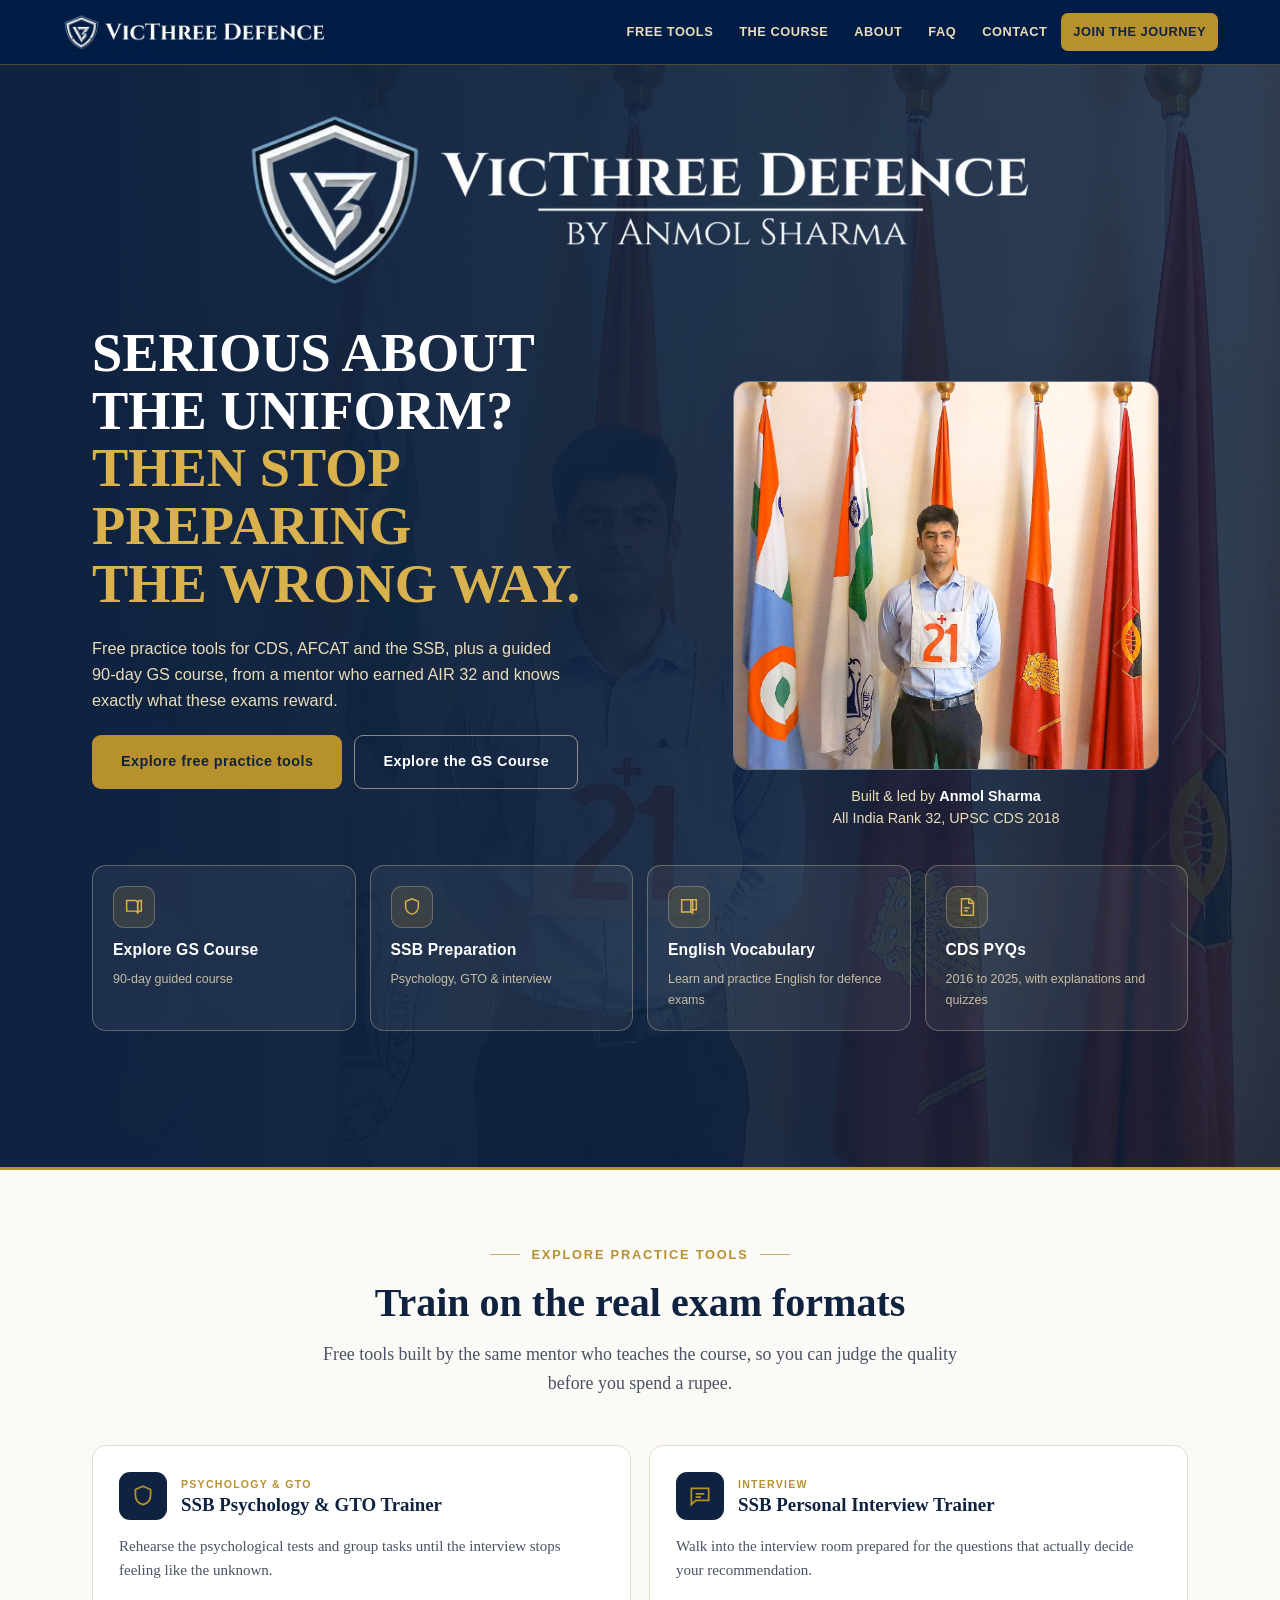
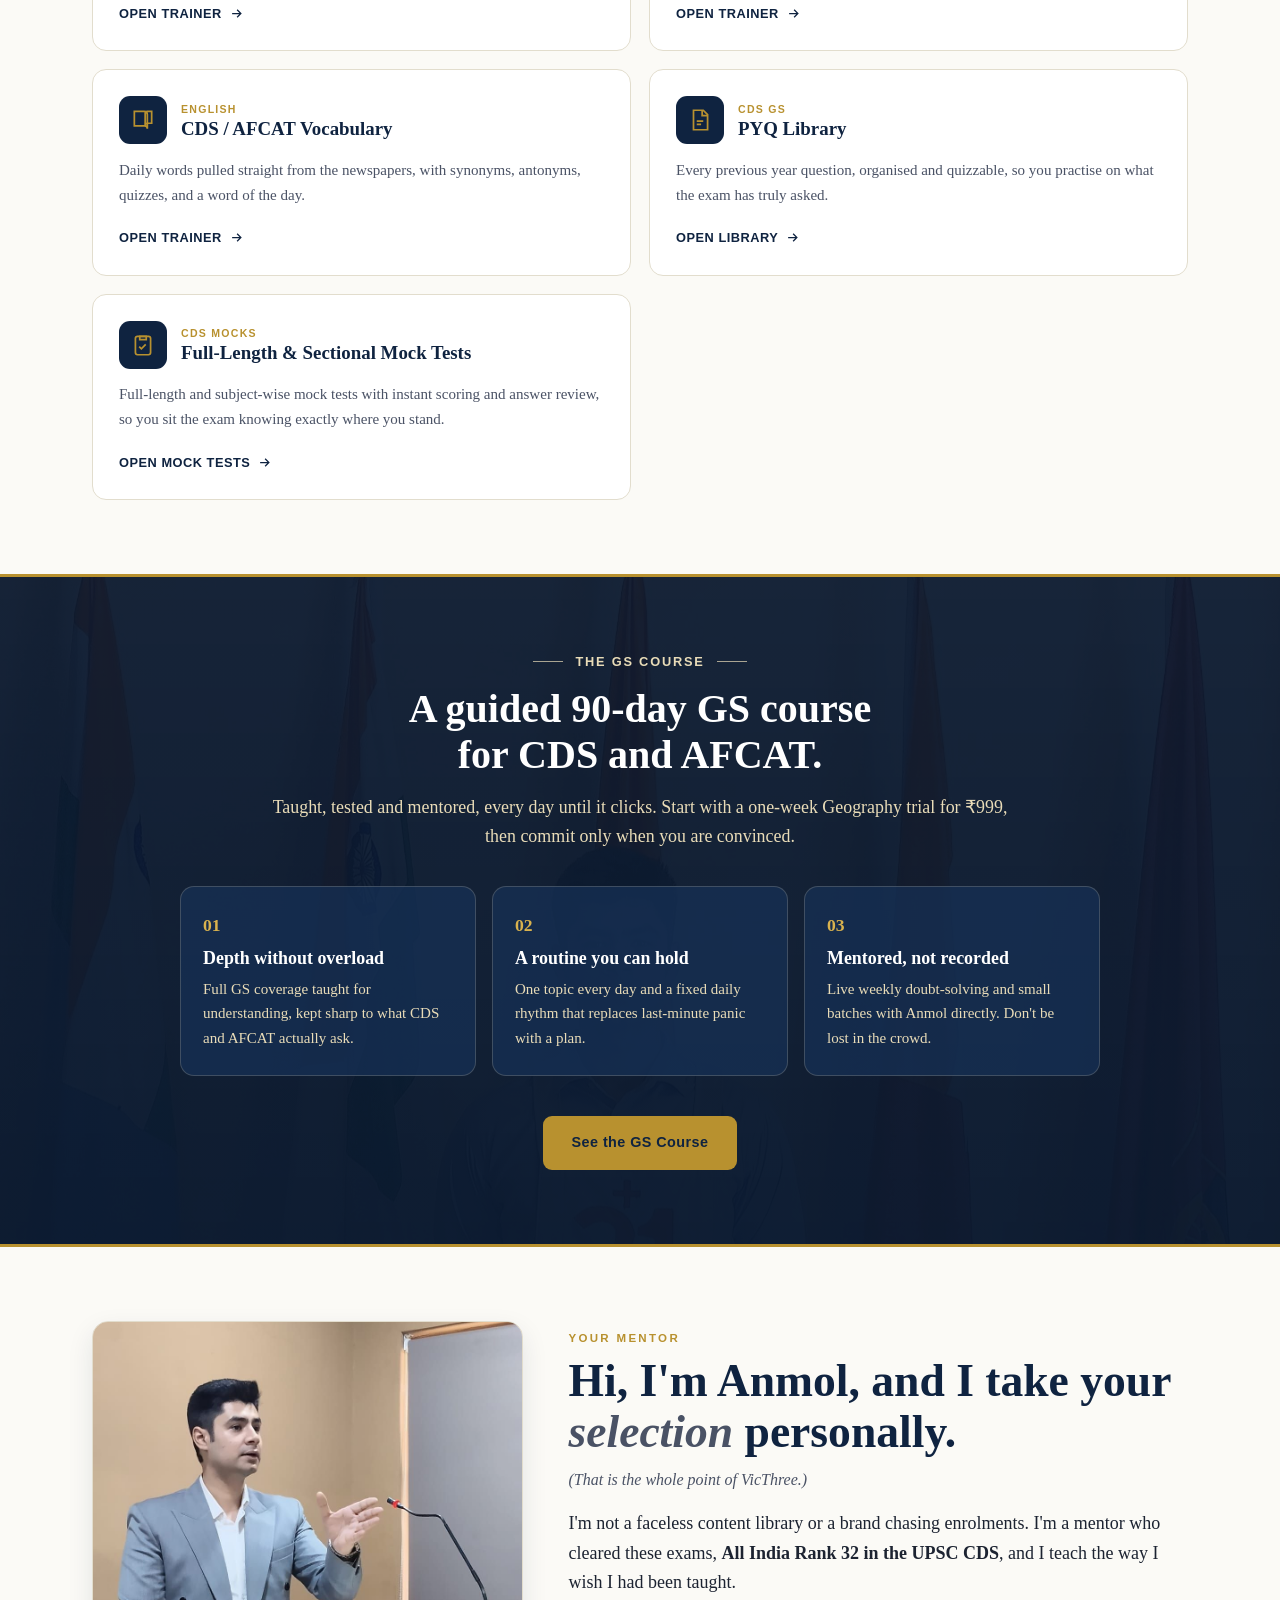
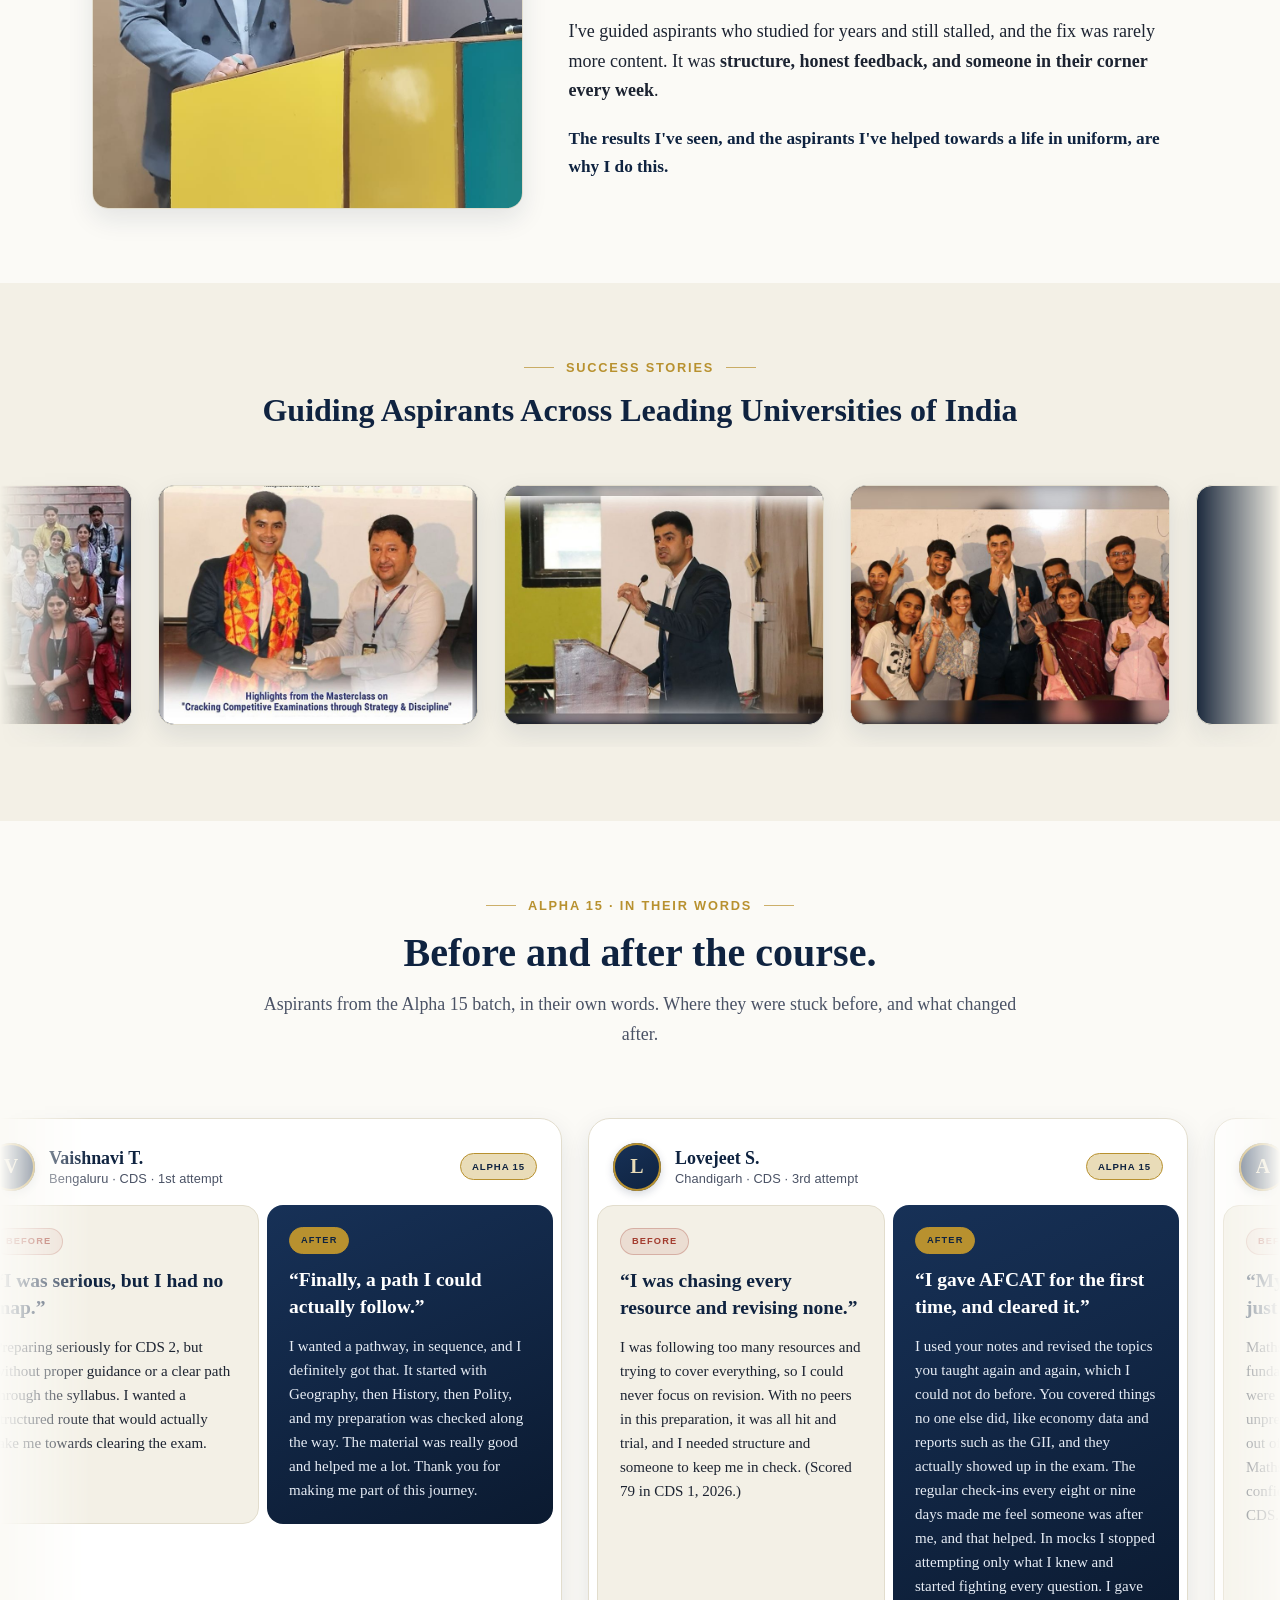
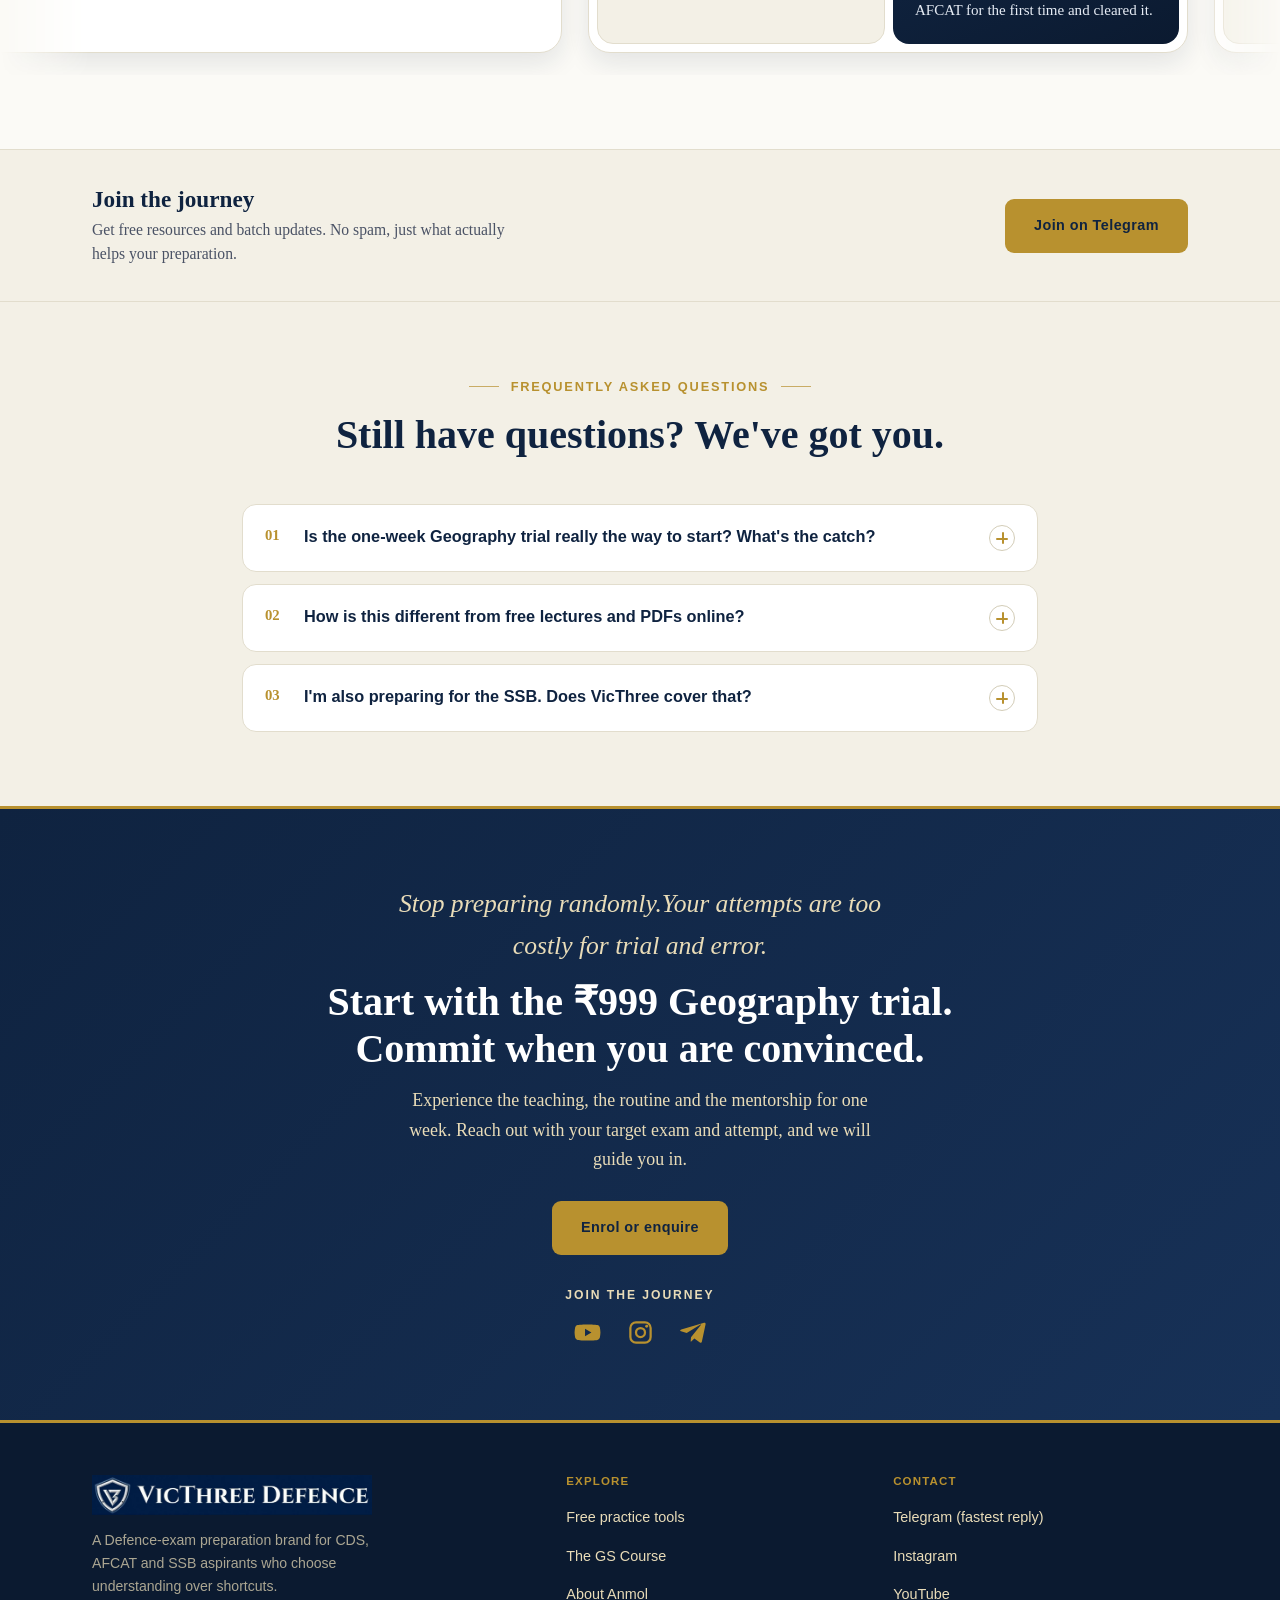
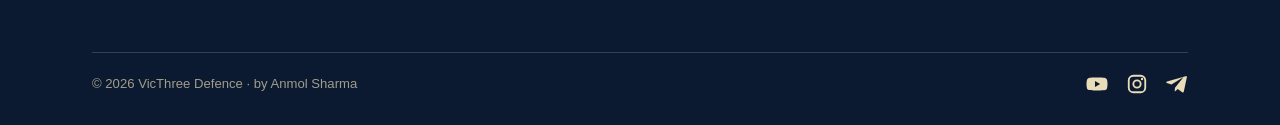
==== commit d742b380: "Drop glass review cards (back to solid white); add Mock Tests tile to practice grid Co-Authored-By: " ====
--- a/index.html
+++ b/index.html
@@ -8,7 +8,7 @@
 <link rel="icon" type="image/png" sizes="32x32" href="assets/shield-32.png?v=4">
 <link rel="apple-touch-icon" href="assets/shield-180.png?v=4">
 <meta name="theme-color" content="#0f2340">
-<link rel="stylesheet" href="assets/styles.css?v=58">
+<link rel="stylesheet" href="assets/styles.css?v=60">
 <!-- chat widget temporarily disabled --><!--<link rel="stylesheet" href="assets/chat.css?v=9">-->
 </head>
 <body>
@@ -122,6 +122,15 @@
         </div>
         <p>Every previous year question, organised and quizzable, so you practise on what the exam has truly asked.</p>
         <span class="go">Open library <svg viewBox="0 0 24 24" fill="none" stroke="currentColor" stroke-width="2"><path d="M5 12h14M13 6l6 6-6 6"/></svg></span>
+      </a>
+
+      <a class="tool" href="https://mocks.victhreedefence.com" target="_blank" rel="noopener">
+        <div class="tool-top">
+          <span class="tool-ic"><svg viewBox="0 0 24 24" fill="none" stroke="currentColor" stroke-width="1.6"><rect x="5" y="4" width="14" height="17" rx="2"/><path d="M9 4h6v3H9z"/><path d="M8.5 13.5l2 2 4-4"/></svg></span>
+          <div><span class="kick">CDS mocks</span><h3>Full-Length &amp; Sectional Mock Tests</h3></div>
+        </div>
+        <p>Full-length and subject-wise mock tests with instant scoring and answer review, so you sit the exam knowing exactly where you stand.</p>
+        <span class="go">Open mock tests <svg viewBox="0 0 24 24" fill="none" stroke="currentColor" stroke-width="2"><path d="M5 12h14M13 6l6 6-6 6"/></svg></span>
       </a>
 
     </div>
--- a/assets/styles.css
+++ b/assets/styles.css
@@ -591,9 +591,7 @@
 
 /* ===== Reviews: Before / After cards (Alpha 15) ===== */
 .reviews-marquee .ba-card{flex:0 0 auto;width:min(600px,88vw)}
-.ba-card{position:relative;overflow:hidden;background:rgba(255,255,255,.5);-webkit-backdrop-filter:blur(16px) saturate(1.2);backdrop-filter:blur(16px) saturate(1.2);border:1px solid rgba(255,255,255,.55);border-radius:22px;padding:8px;box-shadow:var(--shadow),inset 2px 2px 2px rgba(255,255,255,.65),inset -2px -3px 5px rgba(15,35,64,.06)}
-/* subtle gloss: light falling across the top-left edge */
-.ba-card::before{content:"";position:absolute;top:0;left:0;right:0;height:60%;pointer-events:none;z-index:5;border-radius:22px 22px 0 0;background:linear-gradient(123deg,rgba(255,255,255,.34) 0%,rgba(255,255,255,.06) 13%,rgba(255,255,255,0) 28%)}
+.ba-card{background:#fff;border:1px solid var(--line);border-radius:22px;padding:8px;box-shadow:var(--shadow)}
 .ba-head{display:flex;align-items:center;gap:14px;padding:16px 16px 14px}
 .ba-av{flex:0 0 auto;width:48px;height:48px;border-radius:50%;display:flex;align-items:center;justify-content:center;
   background:linear-gradient(150deg,var(--navy-2),var(--navy));color:var(--gold-soft);font-family:var(--serif);font-weight:800;font-size:1.25rem;
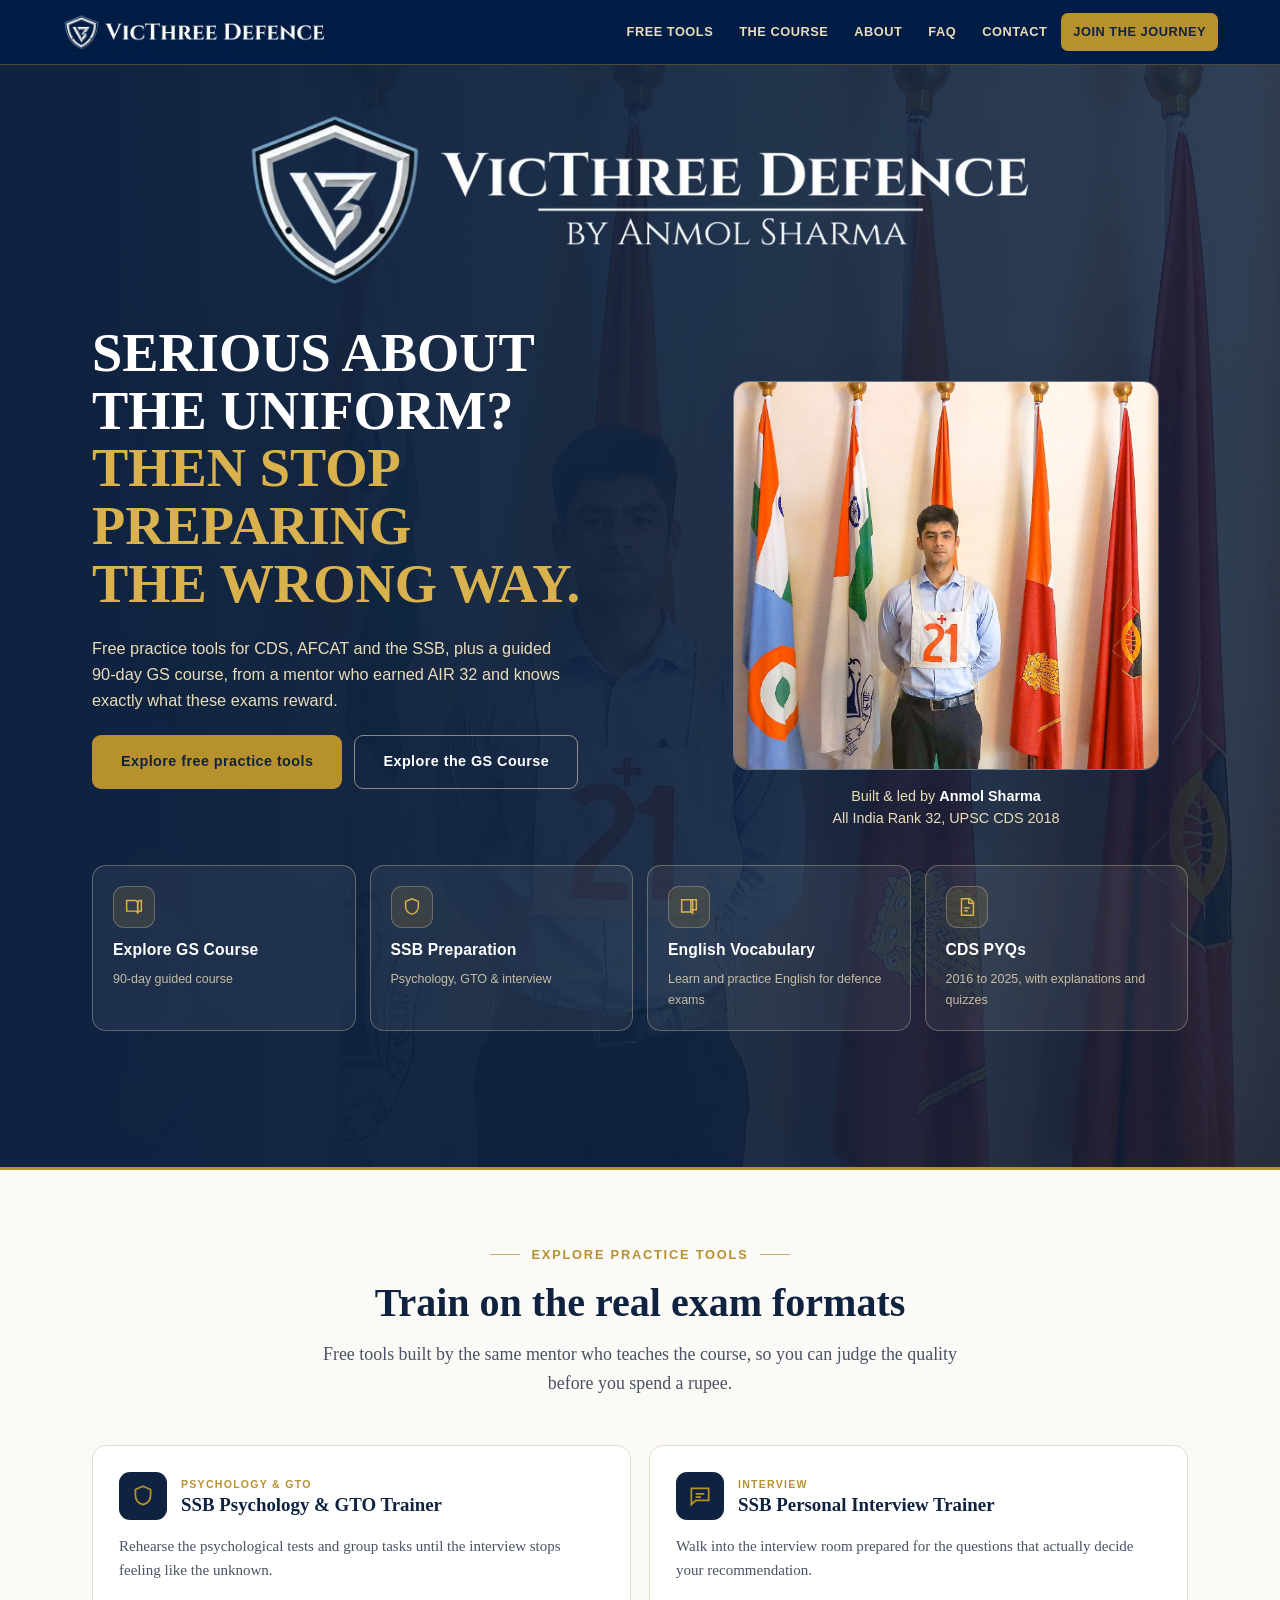
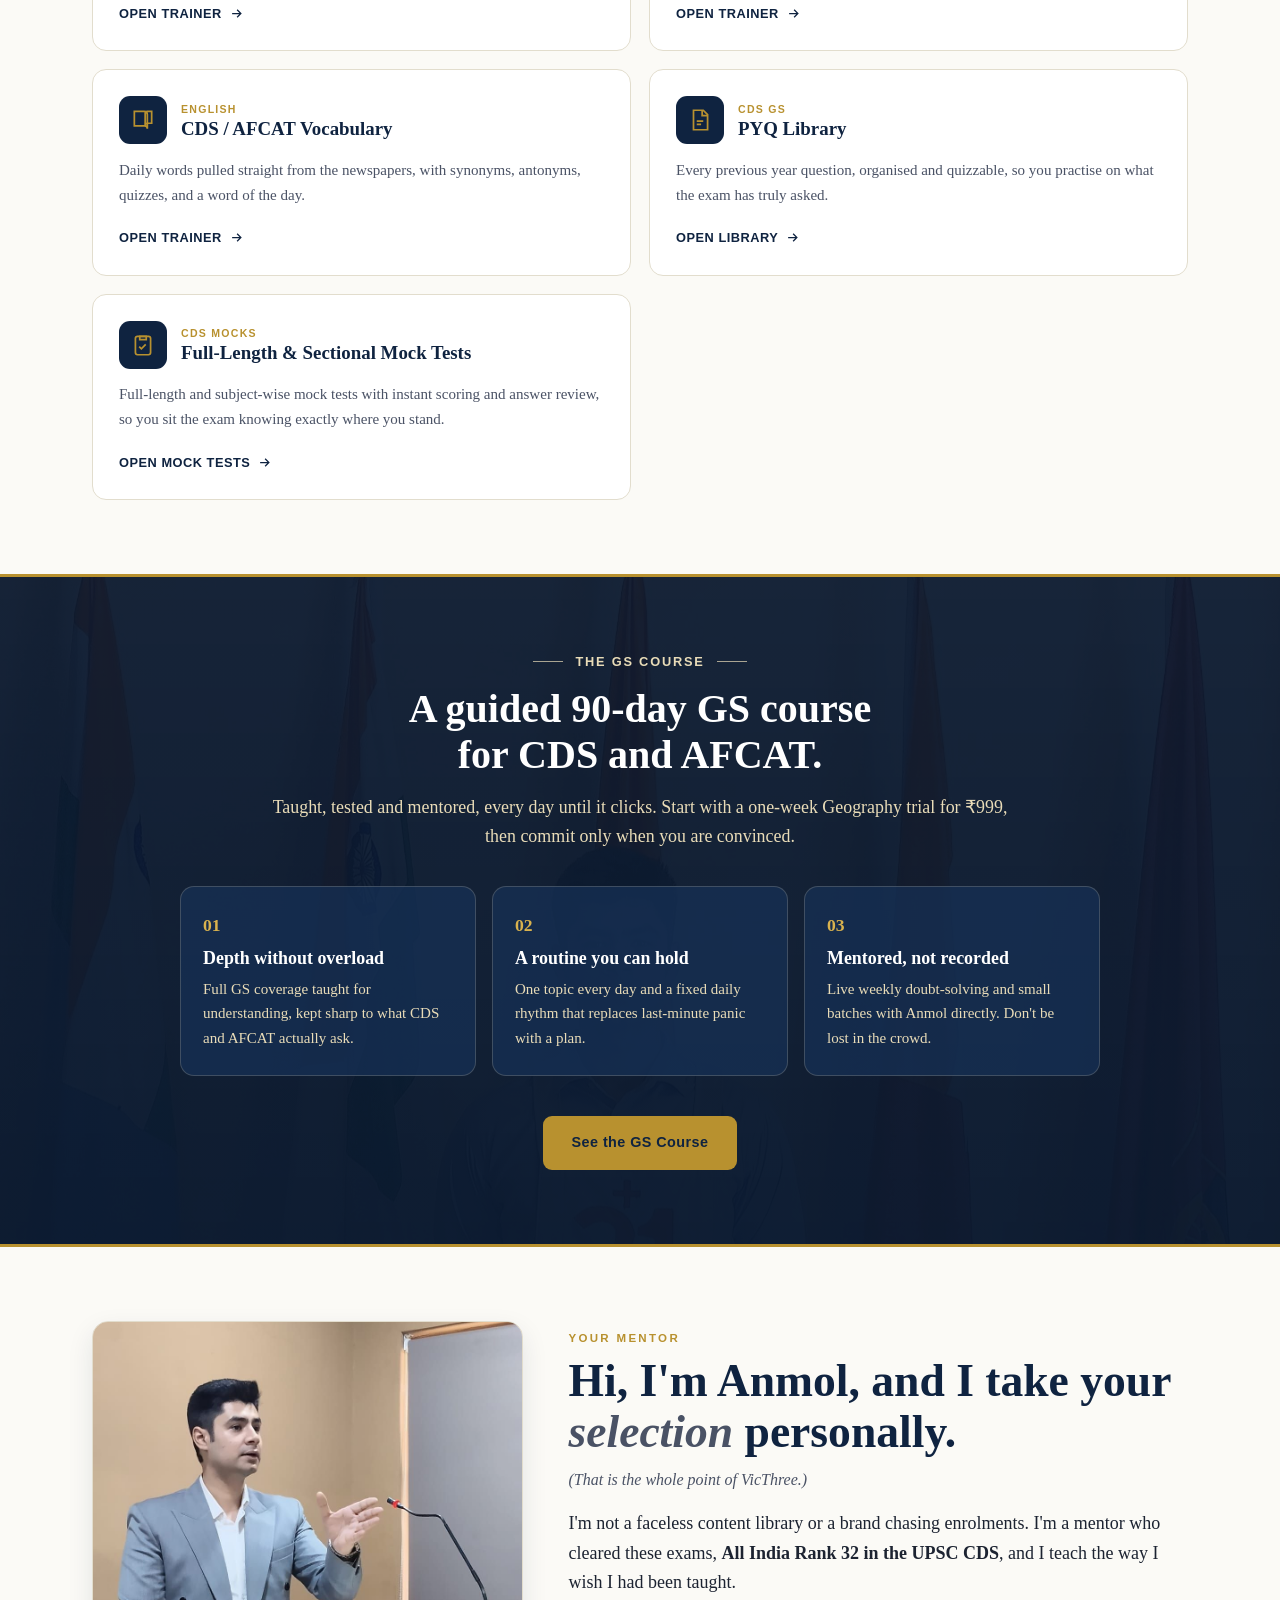
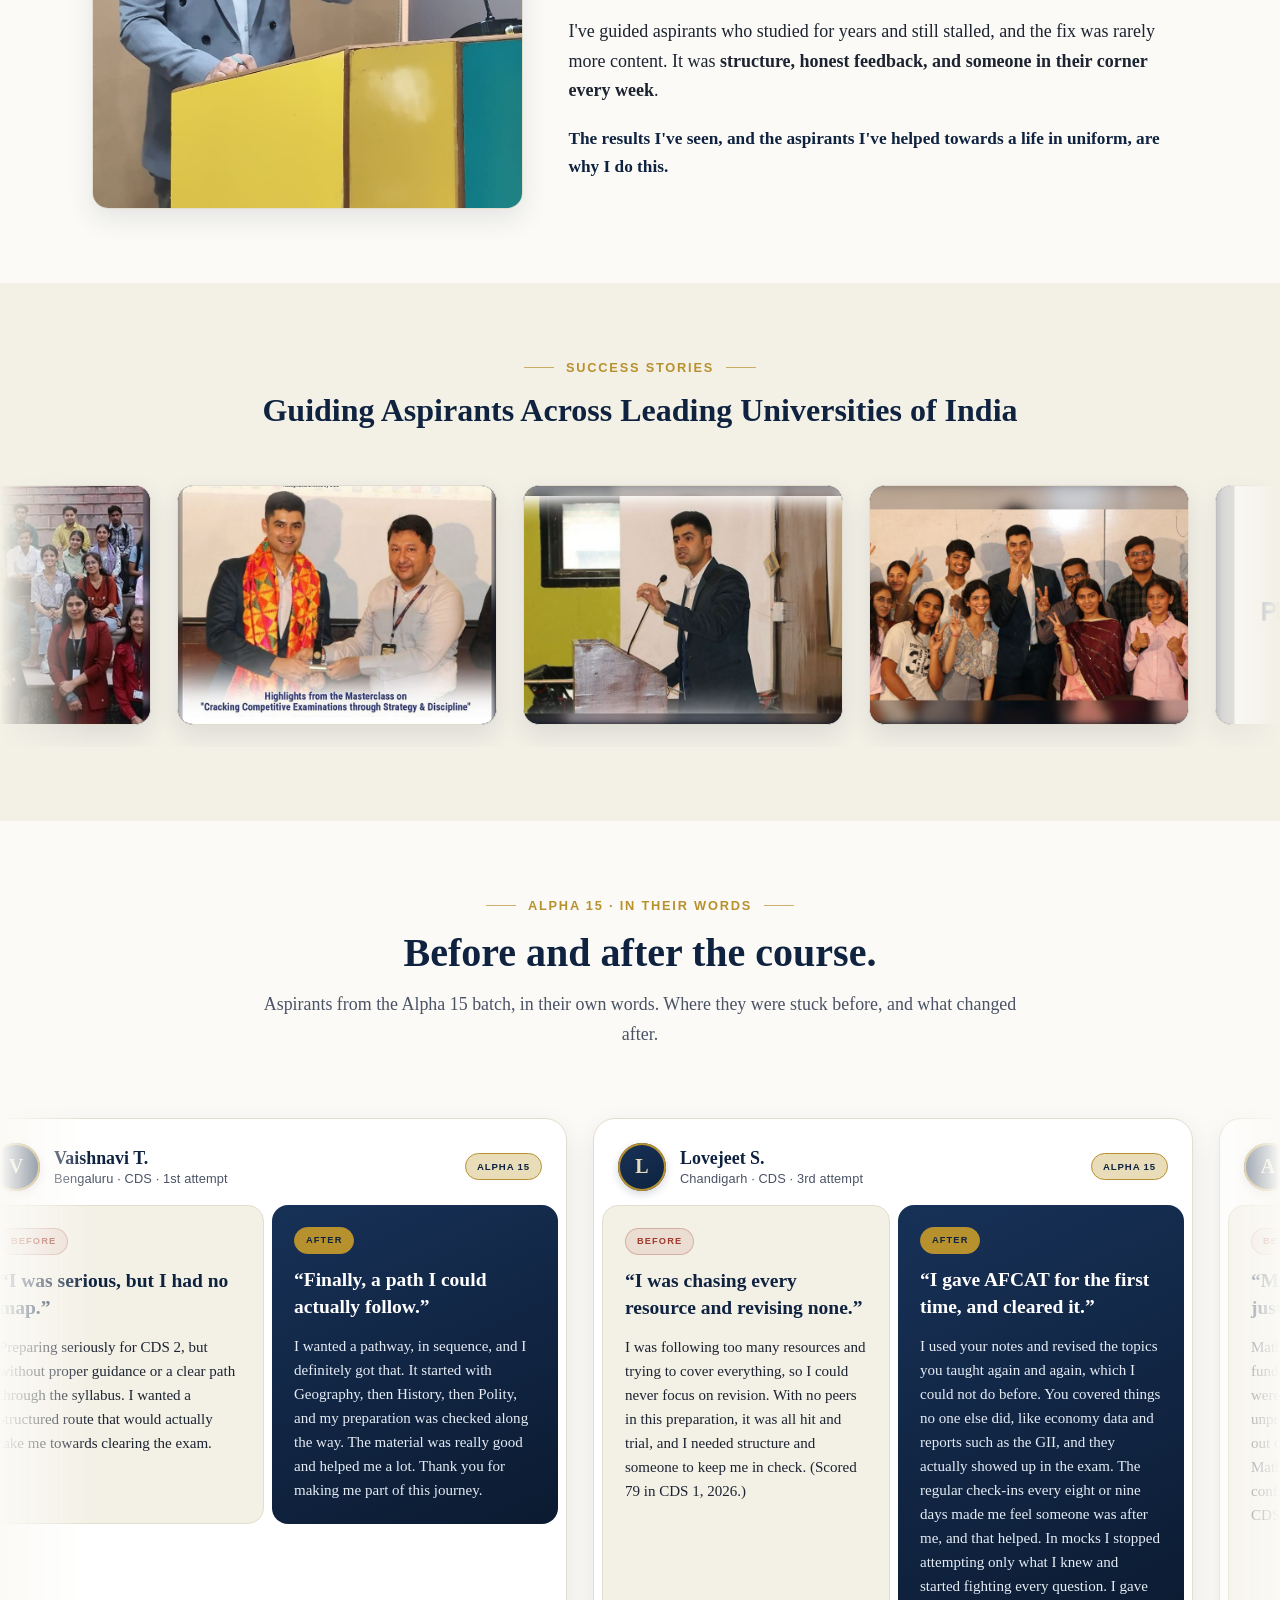
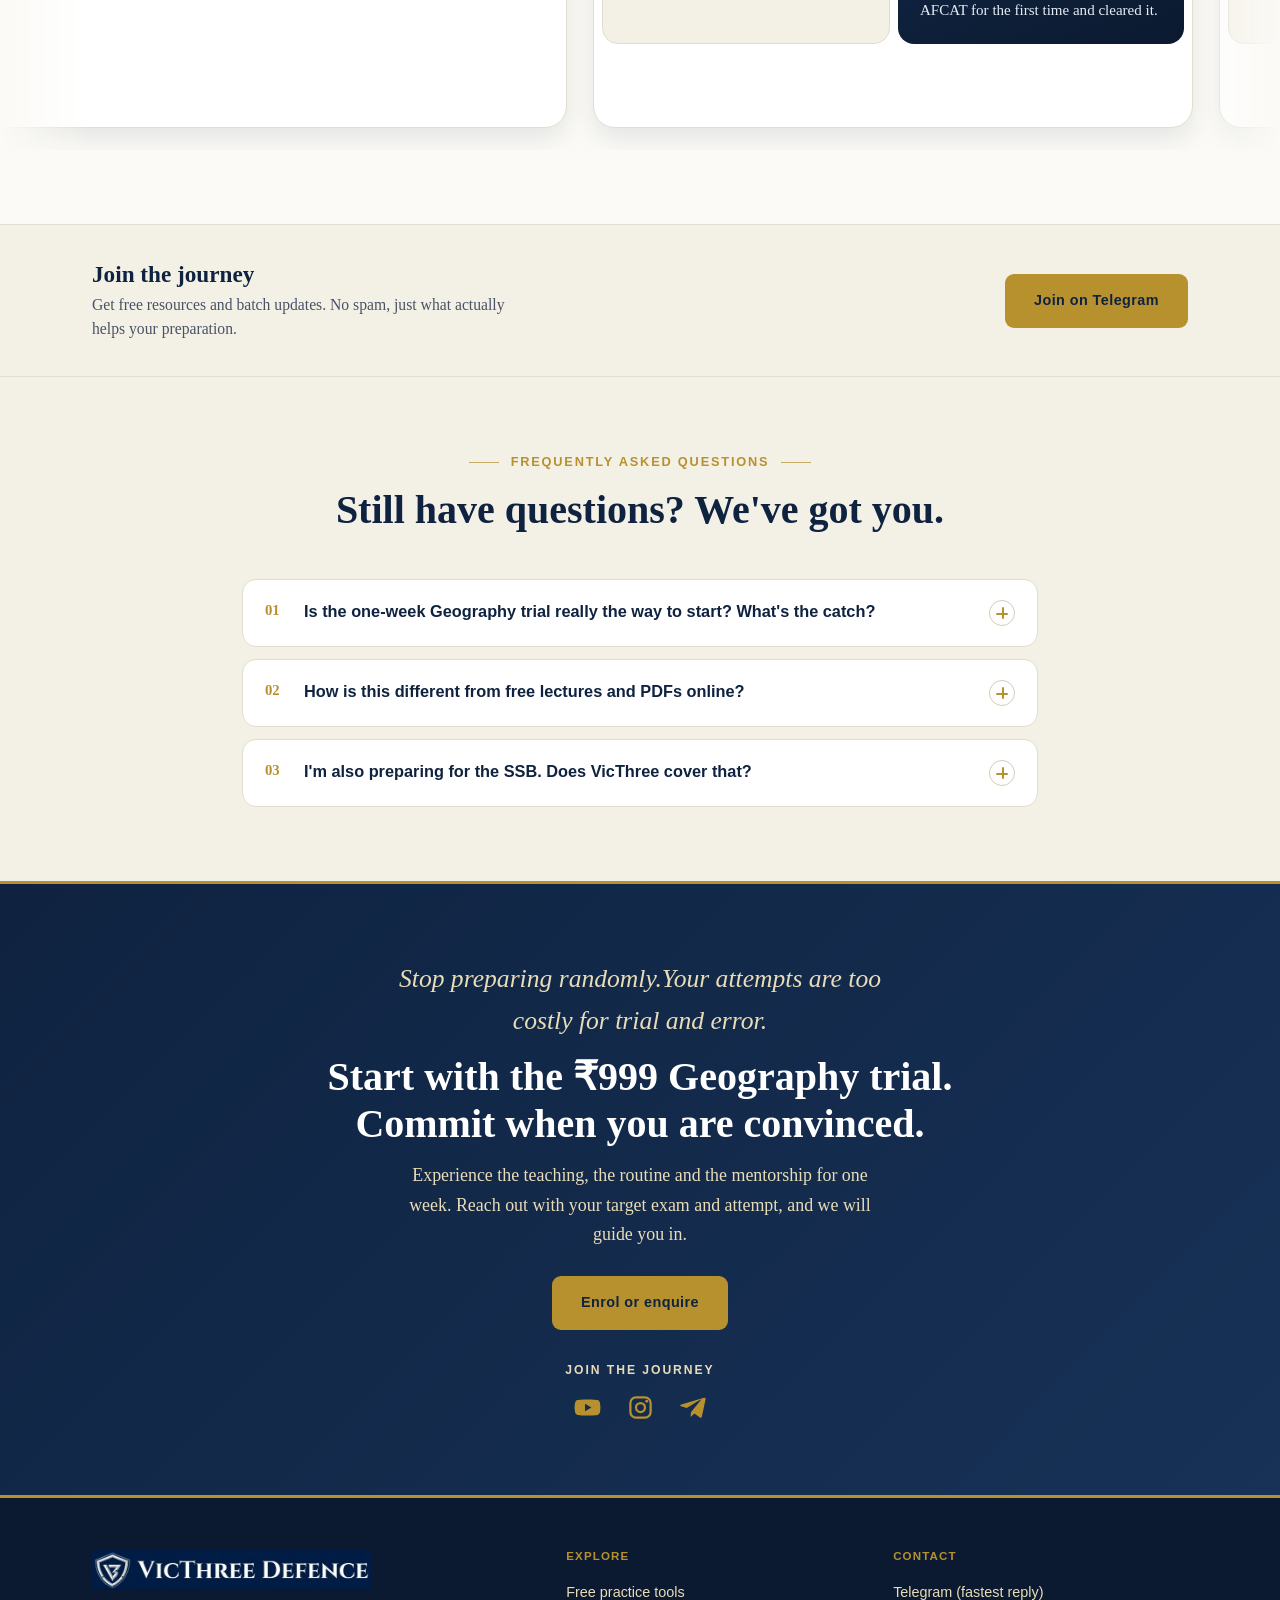
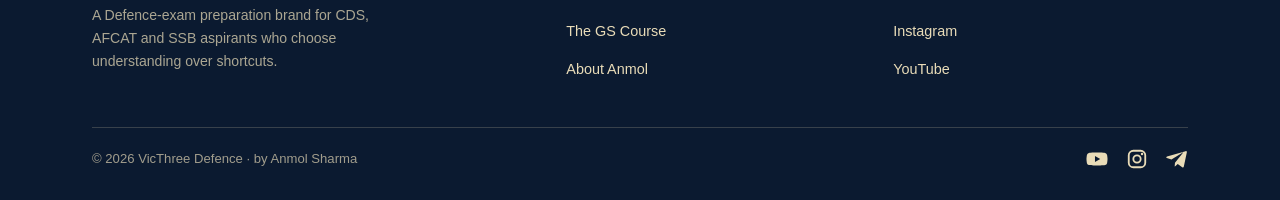
==== commit 3e1f2732: "Reviews: add Yash V., Kunal G., Soham D., Swanand cards Co-Authored-By: Claude Opus 4.8 <noreply@ant" ====
--- a/index.html
+++ b/index.html
@@ -344,6 +344,98 @@
         </div>
       </article>
 
+      <article class="ba-card">
+        <div class="ba-head">
+          <span class="ba-av">Y</span>
+          <div class="ba-id">
+            <span class="ba-name">Yash V.</span>
+            <span class="ba-meta">Pune &middot; CDS &middot; 1st attempt</span>
+          </div>
+          <span class="ba-batch">Alpha 15</span>
+        </div>
+        <div class="ba-panels">
+          <div class="ba-col ba-before">
+            <span class="ba-tag">Before</span>
+            <p class="ba-quote">&ldquo;My first CDS attempt, through college, exams and even malaria.&rdquo;</p>
+            <p>It was my first time preparing for CDS, so I was not very consistent because of my college workload. I had my end semester exams, and in the middle of all this I got malaria.</p>
+          </div>
+          <div class="ba-col ba-after">
+            <span class="ba-tag">After</span>
+            <p class="ba-quote">&ldquo;The weekly SSB sessions were game changing for me.&rdquo;</p>
+            <p>Whatever I studied, like Geography, Physics and Polity, I now understand from the basics, and that is something I really value. Around a fifth of the theoretical PYQs went beyond the notes and needed deeper understanding, so my suggestion was to add PYQ solving sessions after each subject. Apart from that everything was perfect. The weekly SSB sessions were game changing: I learned to communicate better, lead, speak confidently and present myself. When the next batch starts, I want to continue for my 2027 attempt.</p>
+          </div>
+        </div>
+      </article>
+
+      <article class="ba-card">
+        <div class="ba-head">
+          <span class="ba-av">K</span>
+          <div class="ba-id">
+            <span class="ba-name">Kunal G.</span>
+            <span class="ba-meta">Kolkata &middot; CDS &middot; 1st attempt</span>
+          </div>
+          <span class="ba-batch">Alpha 15</span>
+        </div>
+        <div class="ba-panels">
+          <div class="ba-col ba-before">
+            <span class="ba-tag">Before</span>
+            <p class="ba-quote">&ldquo;College and an internship left me little time for prep.&rdquo;</p>
+            <p>I was juggling college and an internship, so I could not be fully dedicated to the course and my preparation kept taking a back seat.</p>
+          </div>
+          <div class="ba-col ba-after">
+            <span class="ba-tag">After</span>
+            <p class="ba-quote">&ldquo;Even with limited time, I cleared my high-weightage subjects easily.&rdquo;</p>
+            <p>Your explanations and lectures are top quality and easy to learn, and the PYQ and unique material on the website are top notch. Even with limited time, I completed my high weightage subjects easily, Geography, History, Polity, Economy and Biology with PYQ, and current affairs as well. I am treating this year as practice, and I am confident I am prepared enough for GS next time.</p>
+          </div>
+        </div>
+      </article>
+
+      <article class="ba-card">
+        <div class="ba-head">
+          <span class="ba-av">S</span>
+          <div class="ba-id">
+            <span class="ba-name">Soham D.</span>
+            <span class="ba-meta">Pune &middot; CDS &middot; 2nd attempt</span>
+          </div>
+          <span class="ba-batch">Alpha 15</span>
+        </div>
+        <div class="ba-panels">
+          <div class="ba-col ba-before">
+            <span class="ba-tag">Before</span>
+            <p class="ba-quote">&ldquo;Every time I miss it by a few marks, and two attempts are already gone.&rdquo;</p>
+            <p>I keep missing the exam by a few marks, and two of my attempts are already gone. I did not want to waste the ones I have left, so I wanted to work on my mistakes and prepare in the correct manner.</p>
+          </div>
+          <div class="ba-col ba-after">
+            <span class="ba-tag">After</span>
+            <p class="ba-quote">&ldquo;Everything was well planned and provided from your side.&rdquo;</p>
+            <p>I found the course really helpful. You explained all the subjects clearly, and the quick revision notes are a great asset for revision. Everything was well planned and provided from your side. It lacked a bit from my side, but I am still going in to give my best today.</p>
+          </div>
+        </div>
+      </article>
+
+      <article class="ba-card">
+        <div class="ba-head">
+          <span class="ba-av">S</span>
+          <div class="ba-id">
+            <span class="ba-name">Swanand</span>
+            <span class="ba-meta">Pune &middot; CDS &middot; 4th attempt</span>
+          </div>
+          <span class="ba-batch">Alpha 15</span>
+        </div>
+        <div class="ba-panels">
+          <div class="ba-col ba-before">
+            <span class="ba-tag">Before</span>
+            <p class="ba-quote">&ldquo;I did not have a consistent plan for study.&rdquo;</p>
+            <p>I did not have a consistent plan for study, and without one it was hard to stay connected to the syllabus attempt after attempt.</p>
+          </div>
+          <div class="ba-col ba-after">
+            <span class="ba-tag">After</span>
+            <p class="ba-quote">&ldquo;This time I find myself well prepared and confident.&rdquo;</p>
+            <p>The Alpha batch gave me a consistent routine that kept me connected to the syllabus and studying properly. Your detailed and well researched notes gave me clarity and helped me understand the crucial interconnected questions in the paper. Overall, I find myself well prepared this time and confident about myself.</p>
+          </div>
+        </div>
+      </article>
+
     </div>
   </div>
 </section>
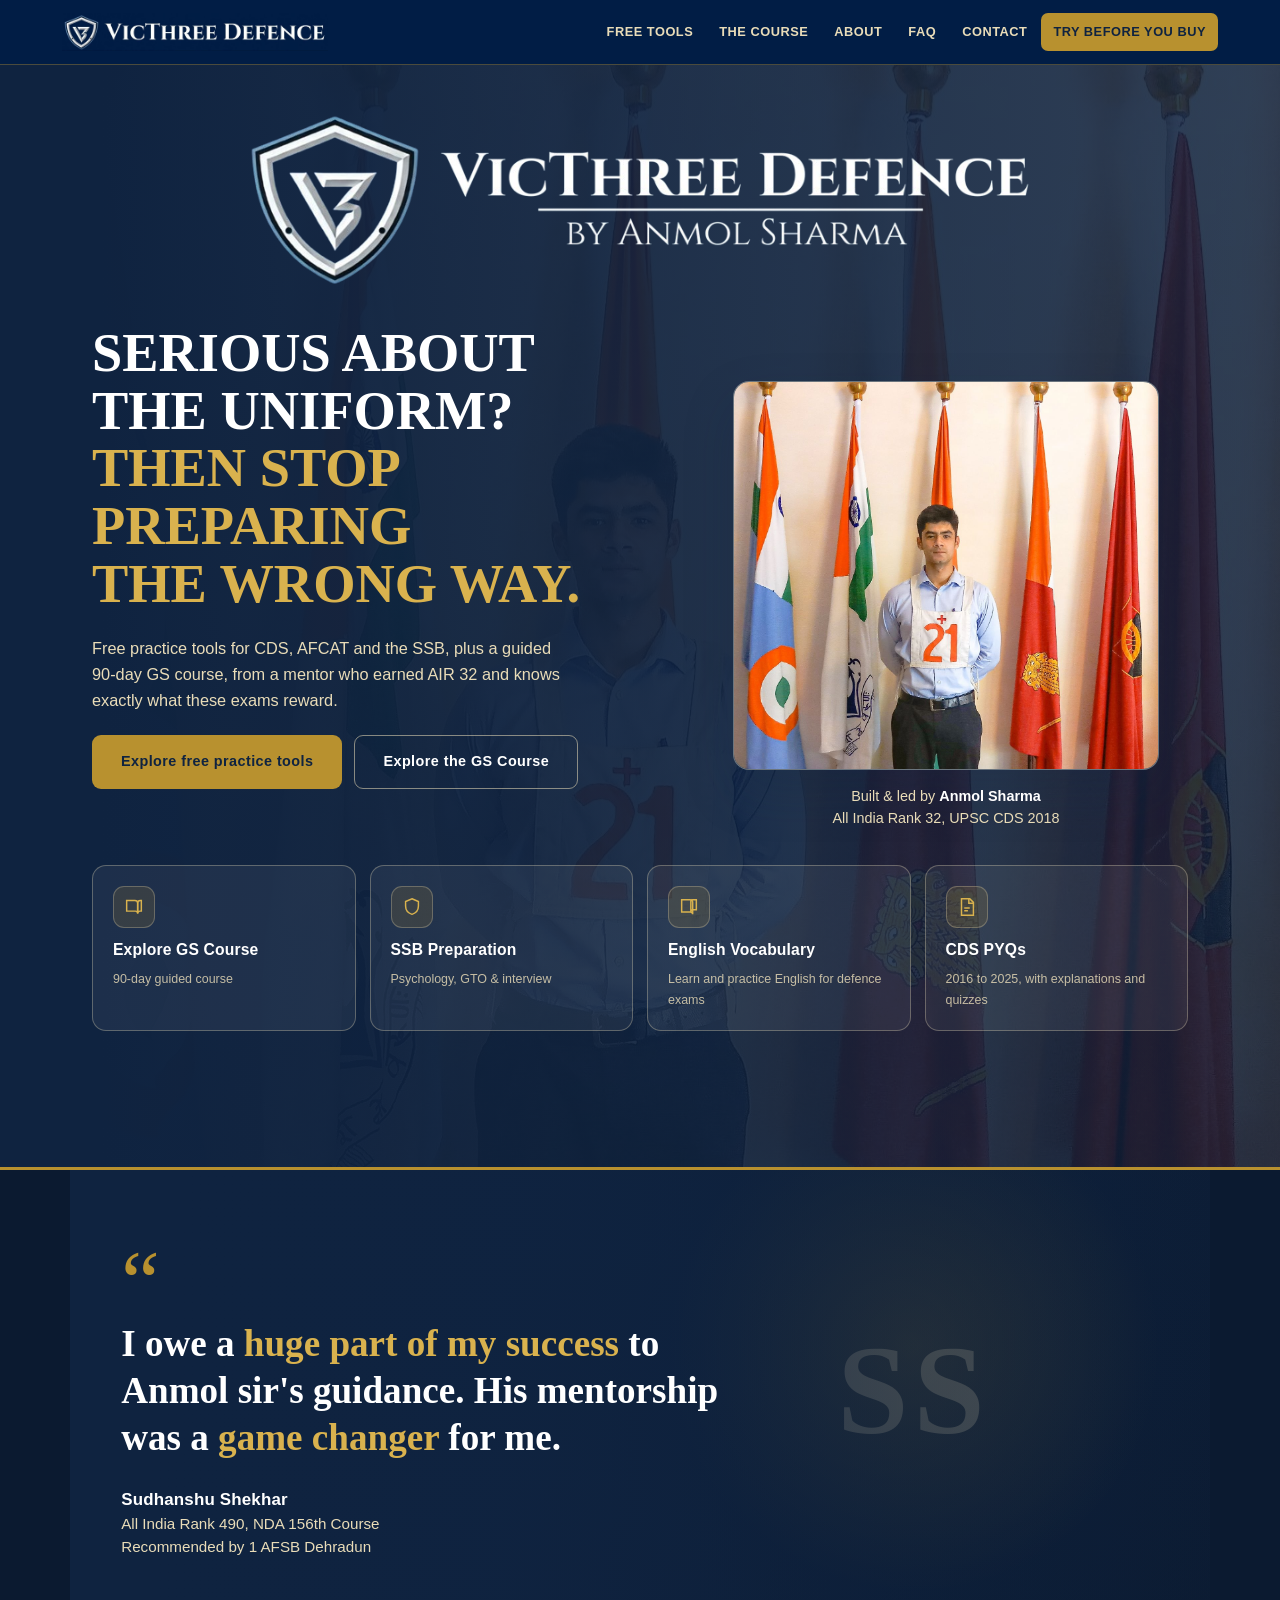
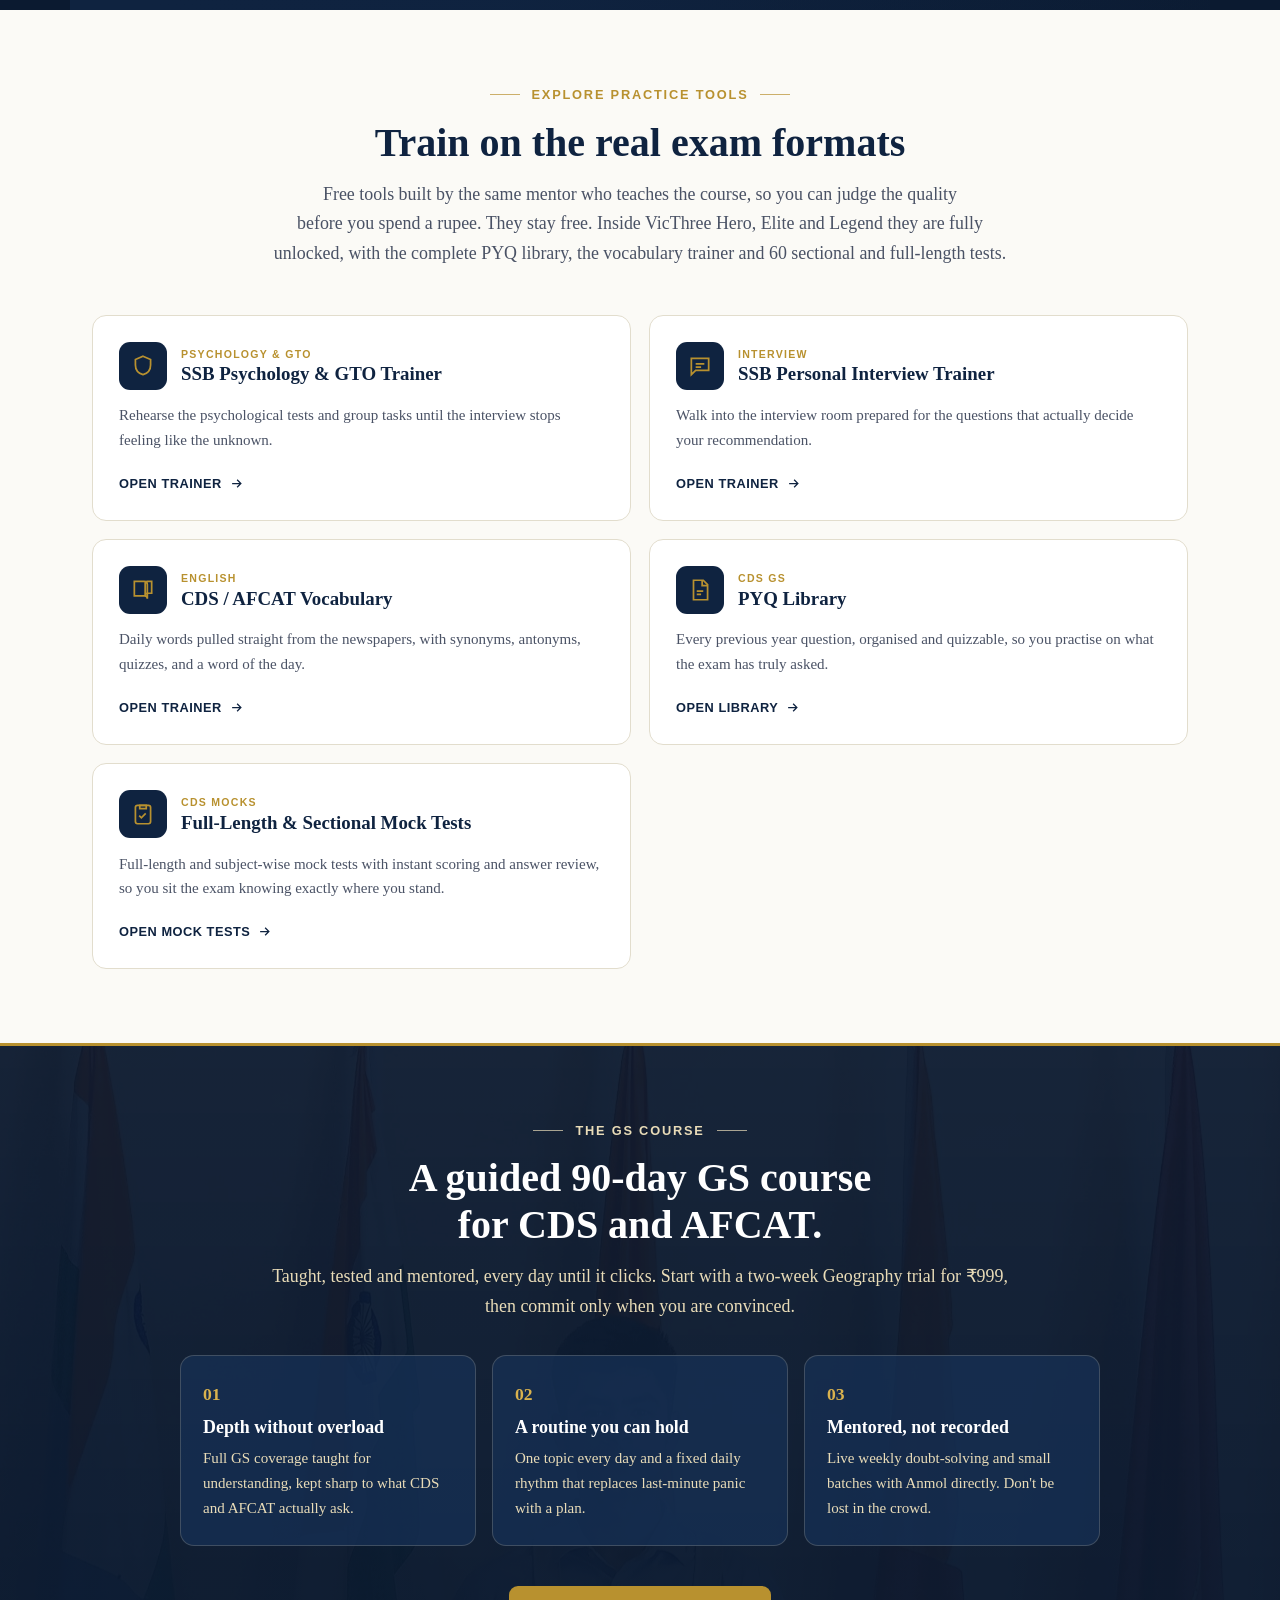
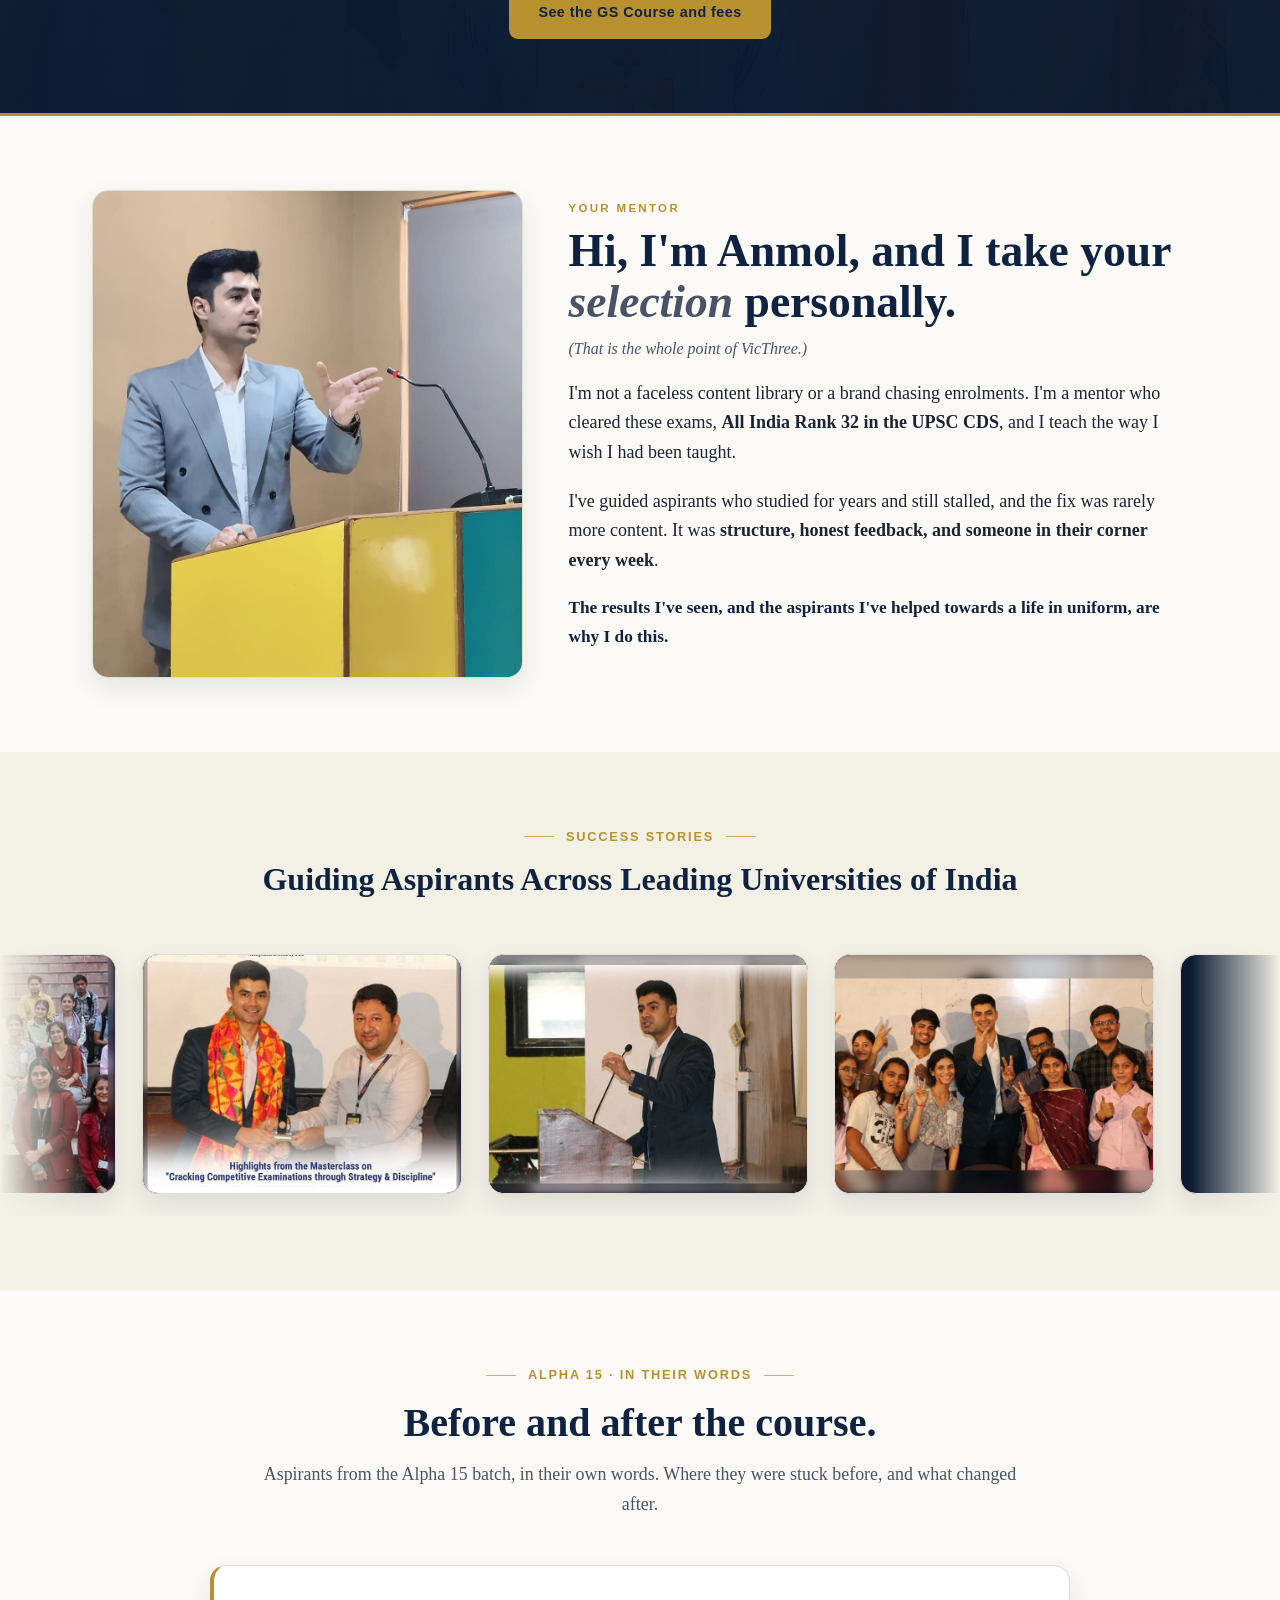
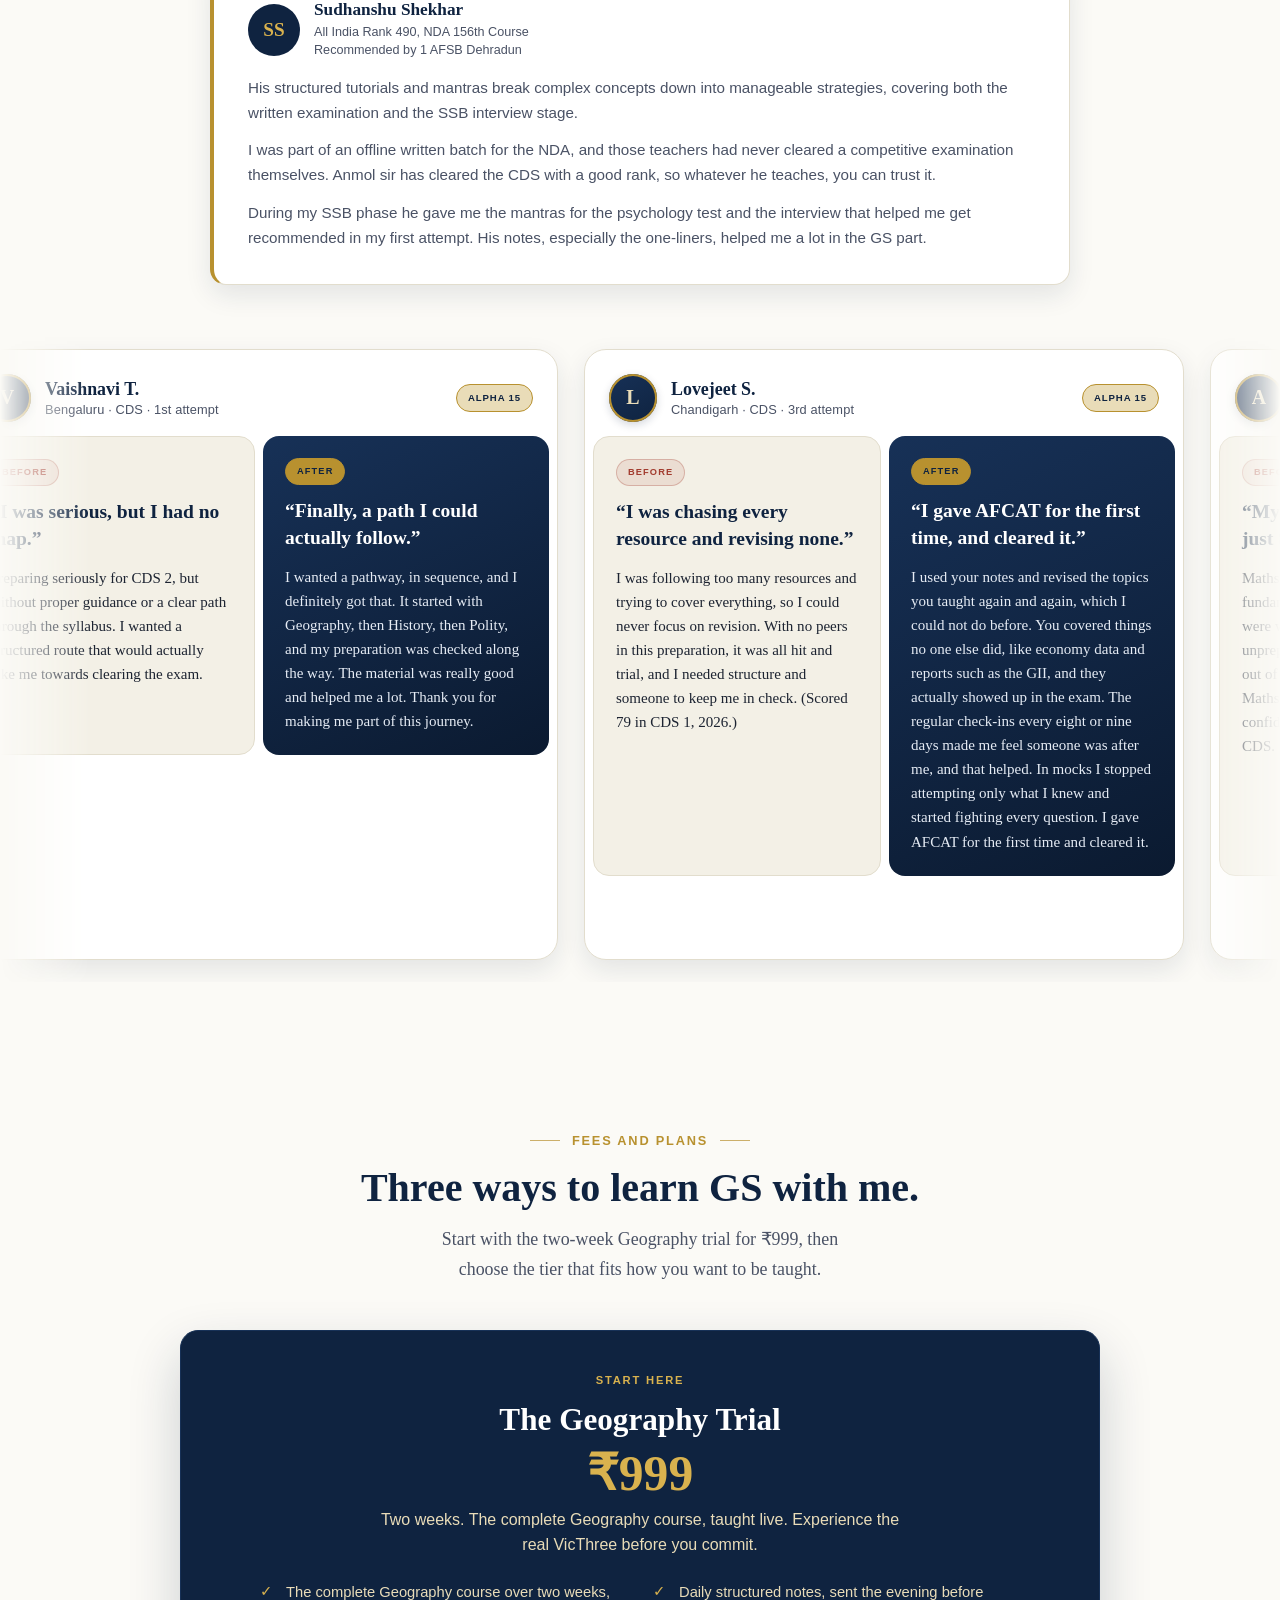
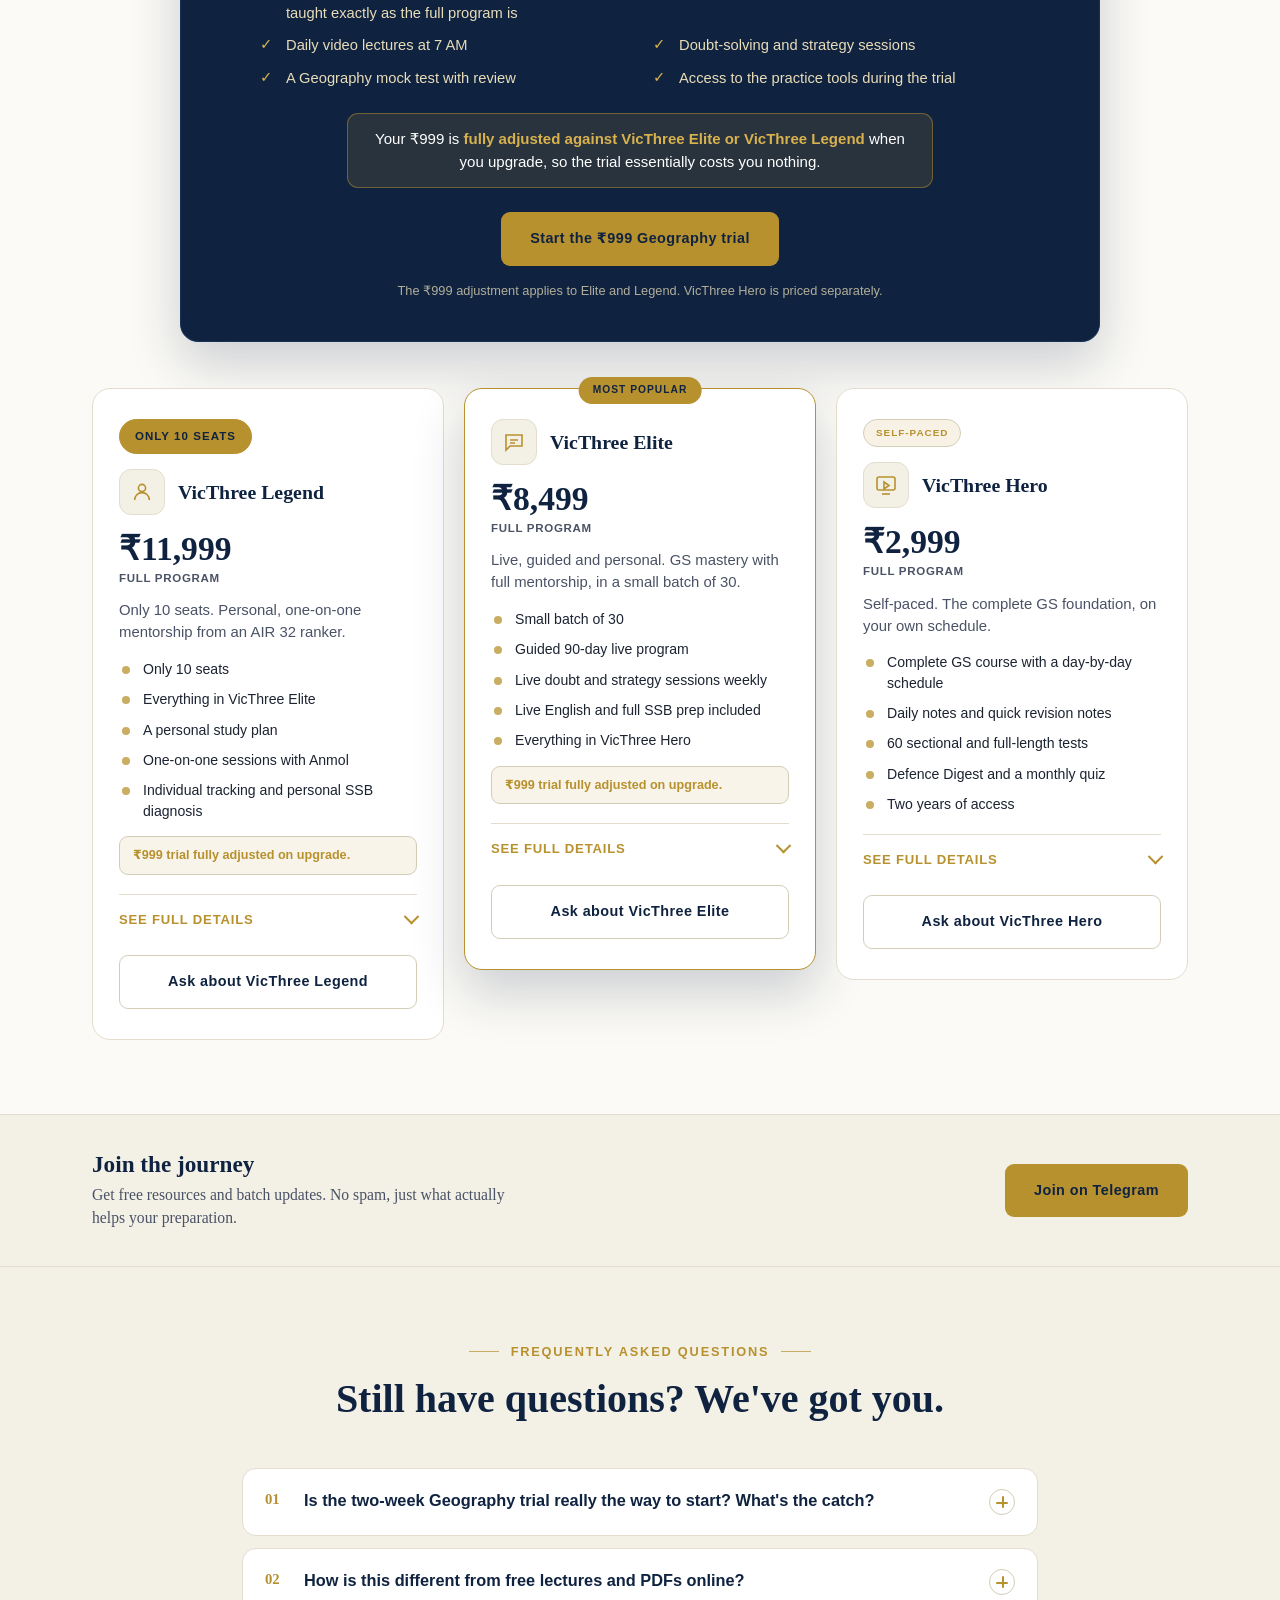
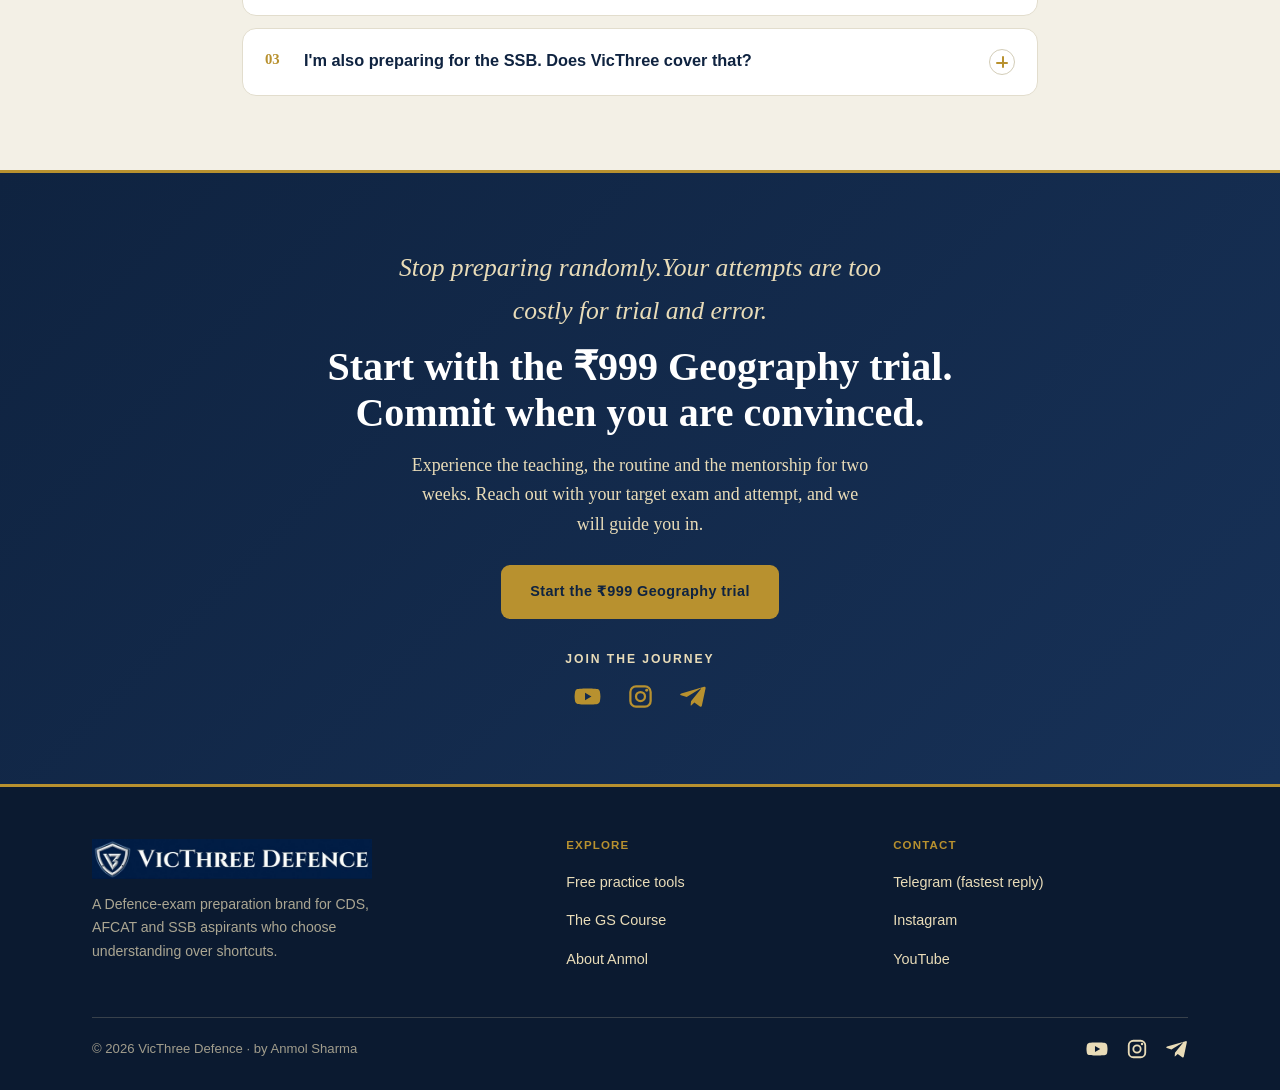
==== commit 1b5c519a: "Point both 'Explore GS Course' hero links to gs-course.html Co-Authored-By: Claude Opus 4.8 <noreply" ====
--- a/index.html
+++ b/index.html
@@ -8,7 +8,7 @@
 <link rel="icon" type="image/png" sizes="32x32" href="assets/shield-32.png?v=4">
 <link rel="apple-touch-icon" href="assets/shield-180.png?v=4">
 <meta name="theme-color" content="#0f2340">
-<link rel="stylesheet" href="assets/styles.css?v=60">
+<link rel="stylesheet" href="assets/styles.css?v=61">
 <!-- chat widget temporarily disabled --><!--<link rel="stylesheet" href="assets/chat.css?v=9">-->
 </head>
 <body>
@@ -25,7 +25,7 @@
       <a href="#about">About</a>
       <a href="#faq">FAQ</a>
       <a href="#contact">Contact</a>
-      <a class="nav-cta" href="#contact">Join the Journey</a>
+      <a class="nav-cta" href="gs-course.html">Try before you buy</a>
     </nav>
     <button class="nav-toggle" id="navToggle" aria-label="Toggle menu" aria-expanded="false" aria-controls="navLinks"><span></span></button>
   </div>
@@ -44,7 +44,7 @@
       <p class="hero-sub">Free practice tools for CDS, AFCAT and the SSB, plus a guided 90-day GS course, from a mentor who earned AIR 32 and knows exactly what these exams reward.</p>
       <div class="hero-cta">
         <a class="btn primary" href="#practice">Explore free practice tools</a>
-        <a class="btn ghost" href="#course">Explore the GS Course</a>
+        <a class="btn ghost" href="https://victhreedefence.com/gs-course.html">Explore the GS Course</a>
       </div>
     </div>
     <div class="hero-photo">
@@ -54,7 +54,7 @@
   </div>
   <div class="hero-tiles-wrap">
     <nav class="hero-tiles" aria-label="Quick access to VicThree resources">
-      <a class="htile" href="#course">
+      <a class="htile" href="https://victhreedefence.com/gs-course.html">
         <span class="ht-ic"><svg viewBox="0 0 24 24" fill="none" stroke="currentColor" stroke-width="1.6"><path d="M4 5h9a3 3 0 0 1 3 3v11a2.5 2.5 0 0 0-2.5-2.5H4z"/><path d="M20 5h-1a3 3 0 0 0-3 3v11a2.5 2.5 0 0 1 2.5-2.5H20z"/></svg></span>
         <span class="ht-l">Explore GS Course</span>
         <span class="ht-s">90-day guided course</span>
@@ -78,13 +78,29 @@
   </div>
 </section>
 
+<!-- ============ FEATURED QUOTE (strongest proof) ============ -->
+<section class="vq-band" aria-label="Featured student review">
+  <div class="vq-card">
+    <div class="vq-photo">
+      <!-- Drop the portrait at assets/reviews/sudhanshu.jpg, then replace the span below with:
+           <img src="assets/reviews/sudhanshu.jpg?v=1" alt="Sudhanshu Shekhar" loading="lazy" decoding="async"> -->
+      <span class="vq-mono" aria-hidden="true">SS</span>
+    </div>
+    <div class="vq-inner">
+      <div class="vq-mark" aria-hidden="true">&ldquo;</div>
+      <blockquote class="vq-quote">I owe a <span class="g">huge part of my success</span> to Anmol sir's guidance. His mentorship was a <span class="g">game changer</span> for me.</blockquote>
+      <p class="vq-attr"><b>Sudhanshu Shekhar</b>All India Rank 490, NDA 156th Course<br>Recommended by 1 AFSB Dehradun</p>
+    </div>
+  </div>
+</section>
+
 <!-- ============ RESOURCES / PRACTICE TOOLS (the main draw) ============ -->
 <section class="practice" id="practice">
   <div class="wrap">
     <div class="section-head">
       <div class="overline">Explore practice tools</div>
       <h2>Train on the real exam formats</h2>
-      <p class="lede">Free tools built by the same mentor who teaches the course, so you can judge the quality<br>before you spend a rupee.</p>
+      <p class="lede">Free tools built by the same mentor who teaches the course, so you can judge the quality<br>before you spend a rupee. They stay free. Inside VicThree Hero, Elite and Legend they are fully unlocked, with the complete PYQ library, the vocabulary trainer and 60 sectional and full-length tests.</p>
     </div>
     <div class="tools-grid">
 
@@ -143,7 +159,7 @@
     <div class="section-head">
       <div class="overline">The GS Course</div>
       <h2>A guided 90-day GS course<br>for CDS and AFCAT.</h2>
-      <p class="lede">Taught, tested and mentored, every day until it clicks. Start with a one-week Geography trial for &#8377;999, then commit only when you are convinced.</p>
+      <p class="lede">Taught, tested and mentored, every day until it clicks. Start with a two-week Geography trial for &#8377;999, then commit only when you are convinced.</p>
     </div>
 
     <div class="course-points">
@@ -153,7 +169,7 @@
     </div>
 
     <div class="course-cta">
-      <a class="btn primary" href="course.html">See the GS Course</a>
+      <a class="btn primary" href="gs-course.html">See the GS Course and fees</a>
     </div>
   </div>
 </section>
@@ -249,6 +265,19 @@
       <p class="lede">Aspirants from the Alpha 15 batch, in their own words. Where they were stuck before, and what changed after.</p>
     </div>
   </div>
+    <div class="full-review">
+      <div class="fv-head">
+        <span class="fv-av"><!-- swap for <img src="assets/reviews/sudhanshu.jpg?v=1" alt="Sudhanshu Shekhar"> once the photo is in -->SS</span>
+        <div>
+          <div class="fv-nm">Sudhanshu Shekhar</div>
+          <div class="fv-rs">All India Rank 490, NDA 156th Course<br>Recommended by 1 AFSB Dehradun</div>
+        </div>
+      </div>
+      <p>His structured tutorials and mantras break complex concepts down into manageable strategies, covering both the written examination and the SSB interview stage.</p>
+      <p>I was part of an offline written batch for the NDA, and those teachers had never cleared a competitive examination themselves. Anmol sir has cleared the CDS with a good rank, so whatever he teaches, you can trust it.</p>
+      <p>During my SSB phase he gave me the mantras for the psychology test and the interview that helped me get recommended in my first attempt. His notes, especially the one-liners, helped me a lot in the GS part.</p>
+    </div>
+
   <div class="marquee reviews-marquee" data-clone data-pxs="22" data-hoverpause aria-label="Student before and after reviews">
     <div class="marquee-track">
 
@@ -440,6 +469,203 @@
   </div>
 </section>
 
+<!-- ============ PRICING (three tiers + 999 trial) ============ -->
+<section class="plans" id="pricing">
+  <div class="wrap">
+    <div class="section-head">
+      <div class="overline">Fees and plans</div>
+      <h2>Three ways to learn GS with me.</h2>
+      <p class="lede">Start with the two-week Geography trial for &#8377;999, then choose the tier that fits how you want to be taught.</p>
+    </div>
+
+    <!-- ---------- the entry offer ---------- -->
+    <div class="trial-card">
+      <div class="tc-k">Start here</div>
+      <h3>The Geography Trial</h3>
+      <div class="tc-price">&#8377;999</div>
+      <p class="tc-line">Two weeks. The complete Geography course, taught live. Experience the real VicThree before you commit.</p>
+      <ul class="tc-feats">
+        <li>The complete Geography course over two weeks, taught exactly as the full program is</li>
+        <li>Daily structured notes, sent the evening before</li>
+        <li>Daily video lectures at 7 AM</li>
+        <li>Doubt-solving and strategy sessions</li>
+        <li>A Geography mock test with review</li>
+        <li>Access to the practice tools during the trial</li>
+      </ul>
+      <p class="tc-adjust">Your &#8377;999 is <b>fully adjusted against VicThree Elite or VicThree Legend</b> when you upgrade, so the trial essentially costs you nothing.</p>
+      <a class="btn primary" href="gs-course.html">Start the &#8377;999 Geography trial</a>
+      <p class="tc-note">The &#8377;999 adjustment applies to Elite and Legend. VicThree Hero is priced separately.</p>
+    </div>
+
+    <div class="plan-grid tiers">
+
+      <!-- ---------- LEGEND ---------- -->
+      <div class="plan">
+        <span class="plan-badge seats">Only 10 seats</span>
+        <div class="plan-head">
+          <span class="plan-ic"><svg viewBox="0 0 24 24" fill="none" stroke="currentColor" stroke-width="1.6" aria-hidden="true"><circle cx="12" cy="8" r="3.6"/><path d="M4.6 20a7.4 7.4 0 0 1 14.8 0"/></svg></span>
+          <h3>VicThree Legend</h3>
+        </div>
+        <div class="plan-fee">&#8377;11,999<span class="fee-sub">Full program</span></div>
+        <p class="plan-desc">Only 10 seats. Personal, one-on-one mentorship from an AIR 32 ranker.</p>
+        <ul class="plan-feats">
+          <li>Only 10 seats</li>
+          <li>Everything in VicThree Elite</li>
+          <li>A personal study plan</li>
+          <li>One-on-one sessions with Anmol</li>
+          <li>Individual tracking and personal SSB diagnosis</li>
+        </ul>
+        <p class="plan-adjust">&#8377;999 trial fully adjusted on upgrade.</p>
+        <details class="tier-more">
+          <summary>See full details</summary>
+          <div class="tm-body">
+            <h4>The circle. Only 10 seats.</h4>
+            <ul>
+              <li>Strictly limited to 10 students, so mentorship stays genuinely personal</li>
+              <li>Everything in VicThree Elite, plus a layer of individual, one-on-one guidance</li>
+            </ul>
+            <h4>Your personal mentorship</h4>
+            <ul>
+              <li>A personal study plan built around your level, weak areas and target</li>
+              <li>Regular one-on-one sessions with Anmol</li>
+              <li>Individual performance tracking and personal mock analysis</li>
+              <li>Personal SSB and interview diagnosis, tailored to you</li>
+              <li>Priority doubt support</li>
+              <li>Personal exam strategy and accountability check-ins</li>
+            </ul>
+            <h4 class="tm-inherit">Everything in VicThree Elite, included</h4>
+            <ul>
+              <li>Small-batch live GS course with weekly live doubt and strategy sessions</li>
+              <li>Live English sessions with tests and analysis</li>
+              <li>Full SSB preparation: guidance, psychology, interview, GTO and platform access</li>
+              <li>Regular mock tests with structured review</li>
+              <li>Defence Digest magazines and live current affairs sessions</li>
+              <li>Four guaranteed revision cycles before the exam</li>
+            </ul>
+            <h4 class="tm-inherit">Everything in VicThree Hero, included</h4>
+            <ul>
+              <li>All recordings, daily notes and quick revision notes</li>
+              <li>Full PYQ library, vocabulary trainer, 60 sectional and full-length tests</li>
+              <li>Two years of access to all recordings</li>
+            </ul>
+          </div>
+        </details>
+        <div class="plan-foot">
+          <a class="btn ghost dark" href="https://t.me/anmolxsharma" target="_blank" rel="noopener">Ask about VicThree Legend</a>
+        </div>
+      </div>
+
+      <!-- ---------- ELITE (recommended) ---------- -->
+      <div class="plan featured">
+        <span class="plan-flag">Most popular</span>
+        <div class="plan-head">
+          <span class="plan-ic"><svg viewBox="0 0 24 24" fill="none" stroke="currentColor" stroke-width="1.6" aria-hidden="true"><path d="M4 5h16v11H8l-4 4z"/><path d="M8 10h8M8 13h5"/></svg></span>
+          <h3>VicThree Elite</h3>
+        </div>
+        <div class="plan-fee">&#8377;8,499<span class="fee-sub">Full program</span></div>
+        <p class="plan-desc">Live, guided and personal. GS mastery with full mentorship, in a small batch of 30.</p>
+        <ul class="plan-feats">
+          <li>Small batch of 30</li>
+          <li>Guided 90-day live program</li>
+          <li>Live doubt and strategy sessions weekly</li>
+          <li>Live English and full SSB prep included</li>
+          <li>Everything in VicThree Hero</li>
+        </ul>
+        <p class="plan-adjust">&#8377;999 trial fully adjusted on upgrade.</p>
+        <details class="tier-more">
+          <summary>See full details</summary>
+          <div class="tm-body">
+            <h4>The batch</h4>
+            <ul>
+              <li>A small batch of just 30 students, for genuine personal attention and accountability</li>
+              <li>A guided 90-day program with a daily rhythm: notes the evening before, lecture at 7 AM, drip-locked so you never fall behind</li>
+            </ul>
+            <h4>Live teaching and mentorship</h4>
+            <ul>
+              <li>The complete GS course taught live, plus personal mentorship</li>
+              <li>Live doubt-solving and strategy sessions every week</li>
+              <li>Regular mock tests with structured, personal review</li>
+              <li>Live English sessions, including tests and analysis</li>
+            </ul>
+            <h4>SSB preparation, included</h4>
+            <ul>
+              <li>Live SSB guidance sessions</li>
+              <li>Psychology and interview preparation</li>
+              <li>GTO and screening orientation</li>
+              <li>Full access to the SSB platforms for detailed feedback and improvement</li>
+            </ul>
+            <h4>Current affairs</h4>
+            <ul>
+              <li>Defence Digest monthly magazines and live current affairs sessions</li>
+              <li>Four guaranteed revision cycles before the exam, linking current affairs to the static syllabus</li>
+            </ul>
+            <h4 class="tm-inherit">Everything in VicThree Hero, included</h4>
+            <ul>
+              <li>All recorded lectures, daily notes and quick revision notes</li>
+              <li>Full PYQ library, vocabulary trainer, 60 sectional and full-length tests</li>
+              <li>Two years of access to all recordings</li>
+            </ul>
+          </div>
+        </details>
+        <div class="plan-foot">
+          <a class="btn ghost dark" href="https://t.me/anmolxsharma" target="_blank" rel="noopener">Ask about VicThree Elite</a>
+        </div>
+      </div>
+
+      <!-- ---------- HERO (entry) ---------- -->
+      <div class="plan">
+        <span class="plan-badge">Self-paced</span>
+        <div class="plan-head">
+          <span class="plan-ic"><svg viewBox="0 0 24 24" fill="none" stroke="currentColor" stroke-width="1.6" aria-hidden="true"><rect x="3" y="4" width="18" height="13" rx="2"/><path d="M10 9l5 3.5-5 3.5z"/><path d="M8 21h8"/></svg></span>
+          <h3>VicThree Hero</h3>
+        </div>
+        <div class="plan-fee">&#8377;2,999<span class="fee-sub">Full program</span></div>
+        <p class="plan-desc">Self-paced. The complete GS foundation, on your own schedule.</p>
+        <ul class="plan-feats">
+          <li>Complete GS course with a day-by-day schedule</li>
+          <li>Daily notes and quick revision notes</li>
+          <li>60 sectional and full-length tests</li>
+          <li>Defence Digest and a monthly quiz</li>
+          <li>Two years of access</li>
+        </ul>
+        <details class="tier-more">
+          <summary>See full details</summary>
+          <div class="tm-body">
+            <h4>The course</h4>
+            <ul>
+              <li>The complete GS course for CDS and AFCAT, with a day-by-day schedule</li>
+              <li>One lecture released each day</li>
+              <li>Daily structured notes for every topic</li>
+              <li>A mock test after every topic</li>
+              <li>Quick revision notes for every subject, for last-minute revision</li>
+            </ul>
+            <h4>Practice tools and tests</h4>
+            <ul>
+              <li>Full access to the PYQ library</li>
+              <li>Vocabulary trainer</li>
+              <li>60 sectional mock tests and full-length tests</li>
+            </ul>
+            <h4>Current affairs</h4>
+            <ul>
+              <li>Defence Digest monthly magazines and a current affairs quiz every month</li>
+              <li>Yearly compilation before the exam</li>
+            </ul>
+            <h4>Access</h4>
+            <ul>
+              <li>Two years of access to all recordings</li>
+            </ul>
+          </div>
+        </details>
+        <div class="plan-foot">
+          <a class="btn ghost dark" href="https://t.me/anmolxsharma" target="_blank" rel="noopener">Ask about VicThree Hero</a>
+        </div>
+      </div>
+
+    </div>
+
+  </div>
+</section>
+
 <!-- ============ JOIN THE JOURNEY (soft capture) ============ -->
 <section class="join-cap">
   <div class="wrap">
@@ -462,7 +688,7 @@
     </div>
     <div class="faq-list">
       <details class="faq-item">
-        <summary><span class="qn">01</span><span class="qt">Is the one-week Geography trial really the way to start? What's the catch?</span><span class="plus" aria-hidden="true"></span></summary>
+        <summary><span class="qn">01</span><span class="qt">Is the two-week Geography trial really the way to start? What's the catch?</span><span class="plus" aria-hidden="true"></span></summary>
         <div class="faq-a">No catch. The &#8377;999 trial lets you experience the teaching, the routine and the mentorship before you commit to the full course. If it is not for you, you simply do not continue.</div>
       </details>
       <details class="faq-item">
@@ -482,8 +708,8 @@
   <div class="wrap">
     <p class="warn">Stop preparing randomly.<br class="m-brk">Your attempts are too costly for trial and error.</p>
     <h2>Start with the &#8377;999 Geography trial.<br>Commit when you are convinced.</h2>
-    <p class="lede">Experience the teaching, the routine and the mentorship for one week. Reach out with your target exam and attempt, and we will guide you in.</p>
-    <a class="btn primary" href="https://t.me/anmolxsharma" target="_blank" rel="noopener">Enrol or enquire</a>
+    <p class="lede">Experience the teaching, the routine and the mentorship for two weeks. Reach out with your target exam and attempt, and we will guide you in.</p>
+    <a class="btn primary" href="gs-course.html">Start the &#8377;999 Geography trial</a>
     <p class="join-label">Join the Journey</p>
     <nav class="socials" aria-label="Social channels">
       <a href="https://youtube.com/@victhreedefence" target="_blank" rel="noopener" title="YouTube" aria-label="YouTube"><svg viewBox="0 0 24 24" width="27" height="27" fill="currentColor"><path d="M23 7.5a3 3 0 0 0-2.1-2.1C19 4.9 12 4.9 12 4.9s-7 0-8.9.5A3 3 0 0 0 1 7.5 31 31 0 0 0 .5 12 31 31 0 0 0 1 16.5a3 3 0 0 0 2.1 2.1c1.9.5 8.9.5 8.9.5s7 0 8.9-.5A3 3 0 0 0 23 16.5 31 31 0 0 0 23.5 12 31 31 0 0 0 23 7.5zM9.8 15.3V8.7l5.7 3.3-5.7 3.3z"/></svg></a>
--- a/assets/styles.css
+++ b/assets/styles.css
@@ -657,3 +657,139 @@
 /* footer trimmed to brand + contact on this page */
 .gs-foot .foot-grid{grid-template-columns:1.6fr 1fr;margin-bottom:30px}
 @media(max-width:560px){.gs-foot .foot-grid{grid-template-columns:1fr}}
+
+/* ============================================================
+   PRICING: the 999 Geography trial card + the three tiers.
+   Shared by index.html and gs-course.html. Uses existing tokens
+   and extends .plans / .plan-grid / .plan without restyling them.
+   ============================================================ */
+
+/* --- the entry offer, sits above the tiers --- */
+.trial-card{max-width:920px;margin:0 auto 46px;background:var(--navy);color:#fff;
+  border:1px solid var(--navy-2);border-radius:18px;padding:clamp(26px,4.5vw,40px);
+  box-shadow:var(--shadow-lg);text-align:center}
+.trial-card .tc-k{font-family:var(--sans);font-weight:800;text-transform:uppercase;
+  letter-spacing:.16em;font-size:.7rem;color:var(--gold-bright);margin-bottom:12px}
+.trial-card h3{color:#fff;font-size:clamp(1.3rem,3.4vw,1.95rem);line-height:1.18;margin:0 0 10px}
+.trial-card .tc-price{font-family:var(--serif);font-weight:800;color:var(--gold-bright);
+  font-size:clamp(2.2rem,6vw,3.1rem);line-height:1;margin:0 0 10px}
+.trial-card .tc-line{font-family:var(--sans);font-size:1rem;line-height:1.55;
+  color:var(--gold-soft);max-width:60ch;margin:0 auto 24px}
+.trial-card .tc-feats{list-style:none;padding:0;margin:0 auto 24px;max-width:760px;
+  display:grid;grid-template-columns:repeat(2,1fr);gap:11px 26px;text-align:left}
+.trial-card .tc-feats li{position:relative;padding-left:26px;font-family:var(--sans);
+  font-size:.92rem;line-height:1.45;color:var(--gold-soft)}
+.trial-card .tc-feats li::before{content:"\2713";position:absolute;left:0;top:-1px;
+  color:var(--gold-bright);font-weight:800}
+.trial-card .tc-adjust{background:rgba(184,145,47,.15);border:1px solid rgba(184,145,47,.5);
+  border-radius:11px;padding:14px 18px;margin:0 auto 24px;max-width:70ch;
+  font-family:var(--sans);font-size:.94rem;line-height:1.5;color:#fff}
+.trial-card .tc-adjust b{color:var(--gold-bright)}
+.trial-card .tc-note{font-family:var(--sans);font-size:.8rem;color:var(--gold-soft);
+  opacity:.75;margin:14px 0 0}
+@media(max-width:620px){.trial-card .tc-feats{grid-template-columns:1fr}}
+
+/* --- tier cards --- */
+.plan-grid.tiers{align-items:start}
+.plans .plan-fee{font-family:var(--serif);font-weight:800;font-size:2.1rem;
+  color:var(--navy);line-height:1;margin:2px 0 0}
+.plan-fee .fee-sub{display:block;font-family:var(--sans);font-weight:600;font-size:.72rem;
+  letter-spacing:.06em;text-transform:uppercase;color:var(--ink-soft);margin-top:7px}
+.plan-desc{font-family:var(--sans);font-size:.93rem;line-height:1.5;color:var(--ink-soft);margin:0}
+.plan-adjust{font-family:var(--sans);font-weight:700;font-size:.79rem;line-height:1.45;
+  color:var(--gold);background:rgba(184,145,47,.1);border:1px solid var(--line-2);
+  border-radius:9px;padding:9px 13px;margin:0}
+/* the seat count is the headline fact on Legend */
+.plan-badge.seats{align-self:flex-start;background:var(--gold);color:var(--navy);
+  border-color:var(--gold);font-size:.72rem;letter-spacing:.09em;padding:7px 15px}
+
+/* --- expandable full detail --- */
+.tier-more{border-top:1px solid var(--line);margin-top:4px}
+.tier-more summary{list-style:none;cursor:pointer;display:flex;align-items:center;
+  justify-content:space-between;gap:10px;padding:14px 0 2px;font-family:var(--sans);
+  font-weight:800;font-size:.82rem;letter-spacing:.06em;text-transform:uppercase;color:var(--gold)}
+.tier-more summary::-webkit-details-marker{display:none}
+.tier-more summary::after{content:"";width:9px;height:9px;flex:none;border-right:2px solid var(--gold);
+  border-bottom:2px solid var(--gold);transform:rotate(45deg) translate(-2px,-2px);transition:transform .2s}
+.tier-more[open] summary::after{transform:rotate(-135deg) translate(-2px,-2px)}
+.tier-more summary:hover{color:var(--navy)}
+.tier-more summary:hover::after{border-color:var(--navy)}
+.tm-body{padding:6px 0 4px}
+.tm-body h4{font-family:var(--sans);font-weight:800;font-size:.72rem;letter-spacing:.11em;
+  text-transform:uppercase;color:var(--navy);margin:16px 0 8px}
+.tm-body h4:first-child{margin-top:6px}
+.tm-body ul{list-style:none;padding:0;margin:0;display:flex;flex-direction:column;gap:7px}
+.tm-body li{position:relative;padding-left:20px;font-family:var(--sans);font-size:.85rem;
+  line-height:1.5;color:var(--ink-soft)}
+.tm-body li::before{content:"";position:absolute;left:2px;top:.55em;width:6px;height:6px;
+  border-radius:50%;background:var(--gold);opacity:.7}
+.tm-body .tm-inherit{color:var(--navy);font-weight:700}
+
+
+/* ============================================================
+   FEATURED QUOTE CARD: photo-dominant proof banner, sits
+   directly under the hero. Portrait right, quote left, gold
+   credential bar along the bottom. Shared by both pages.
+   ============================================================ */
+.vq-band{background:var(--navy-3);padding:0}
+.vq-card{position:relative;max-width:var(--maxw);margin:0 auto;min-height:440px;
+  overflow:hidden;background:linear-gradient(135deg,var(--navy) 0%,var(--navy-3) 100%);
+  display:flex;flex-direction:column;justify-content:flex-end}
+
+/* the portrait, anchored right, desaturated to match the brand */
+.vq-photo{position:absolute;top:0;right:0;bottom:0;width:52%;overflow:hidden}
+.vq-photo img{width:100%;height:100%;object-fit:cover;object-position:center 18%;
+  filter:grayscale(1) contrast(1.06);display:block}
+/* fallback while no portrait is supplied: a deliberate gold monogram */
+.vq-photo .vq-mono{width:100%;height:100%;display:flex;align-items:center;justify-content:center;
+  background:radial-gradient(circle at 50% 40%,rgba(184,145,47,.20),transparent 62%);
+  font-family:var(--serif);font-weight:800;font-size:clamp(4rem,11vw,8rem);
+  color:rgba(233,220,184,.28);letter-spacing:.04em;line-height:1}
+/* gradient so the quote stays readable across the photo */
+.vq-card::after{content:"";position:absolute;inset:0;pointer-events:none;
+  background:linear-gradient(90deg,var(--navy) 6%,rgba(15,35,64,.94) 38%,rgba(15,35,64,.55) 62%,rgba(15,35,64,.18) 100%)}
+
+.vq-inner{position:relative;z-index:2;padding:clamp(32px,5vw,58px) clamp(22px,4vw,54px) clamp(34px,4.5vw,52px);
+  max-width:62%}
+.vq-mark{font-family:Georgia,serif;font-size:clamp(3.4rem,7vw,5.4rem);line-height:.55;
+  color:var(--gold);height:clamp(26px,3.4vw,40px);margin-bottom:clamp(14px,2vw,22px)}
+.vq-quote{font-family:var(--serif);font-weight:800;color:#fff;
+  font-size:clamp(1.34rem,3.15vw,2.32rem);line-height:1.26;margin:0 0 clamp(18px,2.4vw,26px);
+  text-wrap:pretty}
+.vq-quote .g{color:var(--gold-bright)}
+.vq-attr{font-family:var(--sans);font-size:.95rem;color:var(--gold-soft);margin:0;line-height:1.5}
+.vq-attr b{display:block;color:#fff;font-weight:800;font-size:1.06rem;letter-spacing:.01em}
+
+/* credential bar, mirrors the brand footer strip */
+
+@media(max-width:900px){
+  .vq-inner{max-width:72%}
+  .vq-photo{width:46%}
+}
+@media(max-width:700px){
+  .vq-card{min-height:0}
+  .vq-photo{position:relative;width:100%;height:270px}
+  .vq-photo img{object-position:center 16%}
+  .vq-card::after{background:linear-gradient(180deg,rgba(15,35,64,.18) 0%,rgba(15,35,64,.78) 56%,var(--navy) 78%)}
+  .vq-inner{max-width:none;padding-top:clamp(22px,4vw,30px)}
+}
+
+/* --- his full review, in the reviews section --- */
+.full-review{max-width:860px;margin:0 auto 42px;background:#fff;border:1px solid var(--line);
+  border-left:4px solid var(--gold);border-radius:16px;box-shadow:var(--shadow);
+  padding:clamp(24px,3.6vw,34px)}
+.full-review .fv-head{display:flex;align-items:center;gap:14px;margin-bottom:16px}
+.full-review .fv-av{width:52px;height:52px;border-radius:50%;flex:none;background:var(--navy);
+  color:var(--gold-bright);display:flex;align-items:center;justify-content:center;overflow:hidden;
+  font-family:var(--serif);font-weight:800;font-size:1.2rem}
+.full-review .fv-av img{width:100%;height:100%;object-fit:cover;filter:grayscale(1)}
+.full-review .fv-nm{font-family:var(--serif);font-weight:800;font-size:1.08rem;color:var(--navy);line-height:1.2}
+.full-review .fv-rs{font-family:var(--sans);font-size:.79rem;color:var(--ink-soft);margin-top:3px;line-height:1.4}
+.full-review p{font-family:var(--sans);font-size:.95rem;line-height:1.65;color:var(--ink-soft);margin:0 0 12px}
+.full-review p:last-child{margin:0}
+
+/* footer refund-policy block: understated, matches the footer */
+.foot-terms{border-top:1px solid var(--line-dark);margin-top:34px;padding-top:22px;max-width:none}
+.foot-terms h4{font-family:var(--sans);text-transform:uppercase;letter-spacing:.1em;font-size:.72rem;color:var(--gold);margin:0 0 12px}
+.foot-terms p{font-family:var(--sans);font-size:.8rem;line-height:1.6;color:rgba(233,220,184,.6);margin:0 0 10px;max-width:88ch}
+.foot-terms p:last-child{margin:0}
